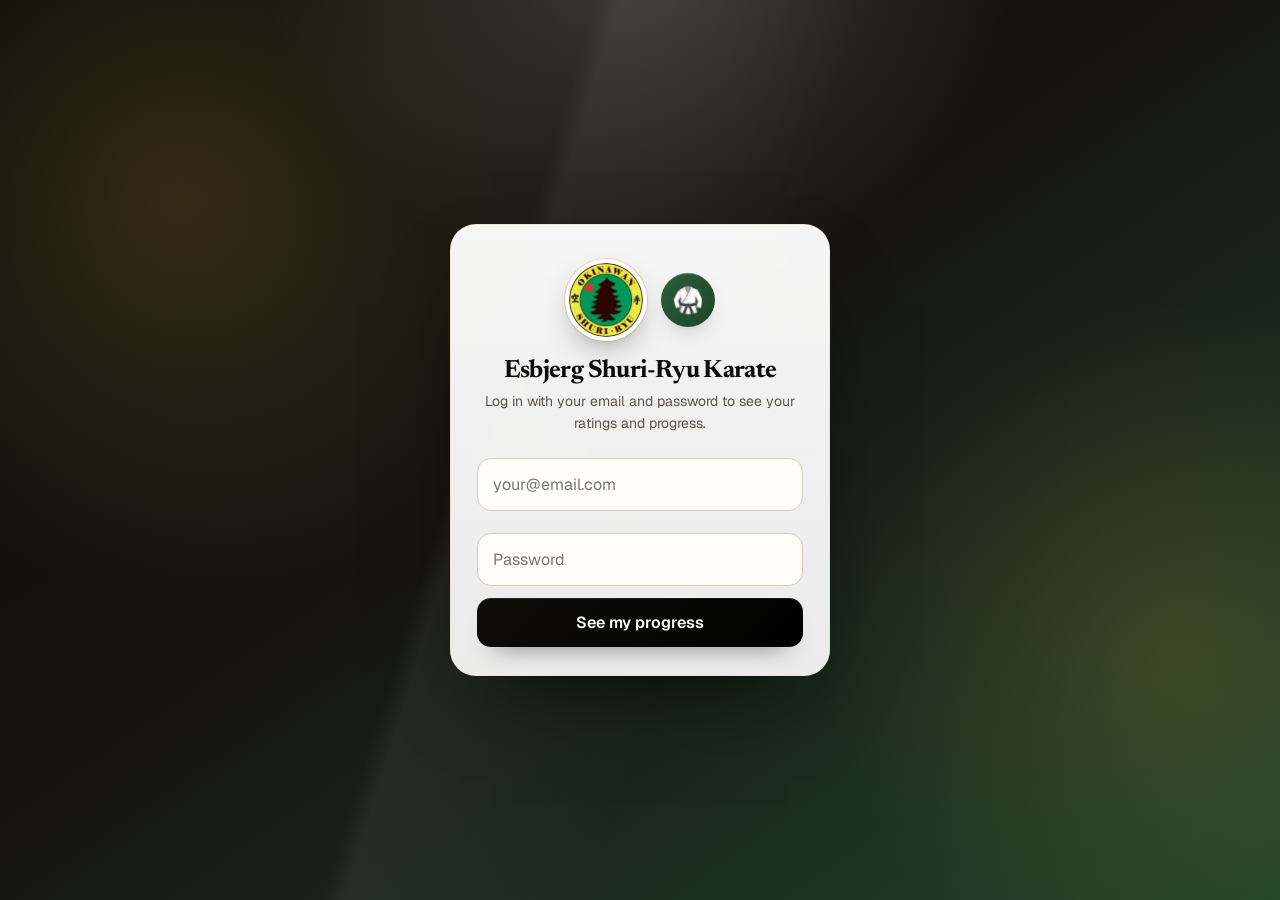
==== elev.html @ a88a0ff5 "Add files via upload" ====
<!DOCTYPE html>
<html lang="en">
<head>
<meta charset="UTF-8">
<meta name="viewport" content="width=device-width,initial-scale=1,maximum-scale=1">
<title>My progress — Esbjerg Shuri-Ryu Karate</title>
<link rel="preconnect" href="https://fonts.googleapis.com"/>
<link rel="preconnect" href="https://fonts.gstatic.com" crossorigin/>
<link href="https://fonts.googleapis.com/css2?family=Newsreader:ital,opsz,wght@0,6..72,400;0,6..72,500;0,6..72,600;0,6..72,700;1,6..72,400&family=Geist:wght@300;400;500;600;700&family=Geist+Mono:wght@400;500&display=swap" rel="stylesheet"/>

<style>
:root{
  --xtd:#1a2e2e; --xtm:#4a6060; --xtl:#9aacac; --t2:#4b5563;
  --bg:#f4f6f6; --card:#ffffff; --ink:#1a2e2e; --muted:#6b7878;
  --ok:#16a34a; --warn:#f59e0b; --bad:#dc2626; --indigo:#6366f1;
  --br:12px; --sh:0 2px 8px rgba(26,46,46,.08);
}
*{box-sizing:border-box}
html,body{margin:0;padding:0;font-family:-apple-system,BlinkMacSystemFont,"Segoe UI",Roboto,sans-serif;background:var(--bg);color:var(--ink);-webkit-font-smoothing:antialiased}
body{min-height:100vh}
.wrap{max-width:720px;margin:0 auto;padding:16px;padding-bottom:40px}

/* LOGIN */
.login{min-height:100vh;display:flex;align-items:center;justify-content:center;padding:20px;background:linear-gradient(135deg,var(--xtd) 0%,var(--xtm) 100%)}
.login-card{background:var(--card);border-radius:var(--br);box-shadow:0 10px 40px rgba(0,0,0,.15);padding:32px 24px;max-width:380px;width:100%;text-align:center}
.login-card h1{margin:0 0 4px;font-size:20px;color:var(--xtd)}
.login-badge{display:flex;align-items:center;justify-content:center;gap:14px;margin-bottom:14px}
.login-badge img{width:72px;height:72px;border-radius:50%;object-fit:cover;box-shadow:0 3px 12px rgba(0,0,0,.2);flex-shrink:0}
.login-badge-emoji{width:52px;height:52px;background:var(--xtd);border-radius:50%;display:flex;align-items:center;justify-content:center;font-size:1.6rem;flex-shrink:0}
.login-card p{margin:0 0 24px;color:var(--muted);font-size:14px}
.login-card input{width:100%;padding:14px;border:1.5px solid #d5dcdc;border-radius:10px;font-size:16px;margin-bottom:12px;outline:none}
.login-card input:focus{border-color:var(--xtm)}
.login-card button{width:100%;padding:14px;background:var(--xtd);color:#fff;border:0;border-radius:10px;font-size:16px;font-weight:600;cursor:pointer}
.login-card button:hover{background:var(--xtm)}
.login-card button:disabled{opacity:.6;cursor:wait}
.login-err{background:#fee2e2;color:#991b1b;padding:10px;border-radius:8px;font-size:13px;margin-bottom:12px;display:none}
.login-err.show{display:block}
.loading{color:var(--muted);font-size:13px;margin-top:10px;display:none}
.loading.show{display:block}
.spinner{display:inline-block;width:14px;height:14px;border:2px solid #ccc;border-top-color:var(--xtd);border-radius:50%;animation:sp .8s linear infinite;vertical-align:middle;margin-right:6px}
@keyframes sp{to{transform:rotate(360deg)}}

/* DASHBOARD */
.dash{display:none}
.dash.show{display:block}
.topbar{background:var(--xtd);color:#fff;padding:14px 16px;display:flex;justify-content:space-between;align-items:center;position:sticky;top:0;z-index:10;box-shadow:0 2px 8px rgba(0,0,0,.1)}
.topbar h2{margin:0;font-size:17px;font-weight:600}
.logout{background:rgba(255,255,255,.15);color:#fff;border:0;padding:6px 12px;border-radius:6px;font-size:13px;cursor:pointer}
.logout:hover{background:rgba(255,255,255,.25)}
.msg-notif-btn{position:relative;background:rgba(255,255,255,.15);color:#fff;border:0;width:36px;height:36px;border-radius:50%;font-size:17px;cursor:pointer;display:inline-flex;align-items:center;justify-content:center;transition:background .15s}
.msg-notif-btn:hover{background:rgba(255,255,255,.25)}
.msg-notif-badge{position:absolute;top:-2px;right:-2px;background:#dc2626;color:#fff;border-radius:10px;min-width:18px;height:18px;padding:0 5px;font-size:11px;font-weight:700;display:flex;align-items:center;justify-content:center;border:2px solid var(--xtd);line-height:1}

.card{background:var(--card);border-radius:var(--br);box-shadow:var(--sh);padding:18px;margin-bottom:14px}
.card h3{margin:0 0 12px;font-size:15px;color:var(--xtd);font-weight:600;display:flex;align-items:center;gap:6px}

/* HERO profile */
.hero{background:linear-gradient(135deg,var(--xtd) 0%,var(--xtm) 100%);color:#fff;border-radius:var(--br);padding:20px 18px;margin-bottom:14px;box-shadow:var(--sh);position:relative;overflow:hidden}
.hero::before{content:"";position:absolute;top:-40px;right:-40px;width:160px;height:160px;background:radial-gradient(circle,rgba(255,255,255,.08) 0%,transparent 70%);pointer-events:none}
.hero-row{display:flex;align-items:center;gap:14px;position:relative;z-index:1}
.photo{width:78px;height:78px;border-radius:50%;background:rgba(255,255,255,.15);color:#fff;display:flex;align-items:center;justify-content:center;font-size:30px;font-weight:700;flex-shrink:0;overflow:hidden;border:3px solid rgba(255,255,255,.3);box-shadow:0 4px 12px rgba(0,0,0,.2)}
.photo img{width:100%;height:100%;object-fit:cover;display:block}
.hero-info{flex:1;min-width:0}
.hero-name{font-size:20px;font-weight:700;margin:0 0 6px;line-height:1.2}
.hero-group{font-size:12px;opacity:.85;margin-bottom:8px}
.hero-belt-box{display:flex;align-items:center;gap:8px}

/* Belt visual */
.blt{display:inline-flex;align-items:center;height:14px;border-radius:3px;overflow:hidden;position:relative;min-width:42px;border:1px solid rgba(0,0,0,.18);box-shadow:0 1px 3px rgba(0,0,0,.15)}
.blt-snip{width:3px;height:100%;background:rgba(255,255,255,.75);margin-left:4px;flex-shrink:0}
.belt-label{font-size:12px;font-weight:600;opacity:.95}

/* Stats row */
.stats-row{display:flex;gap:8px;margin-top:14px;position:relative;z-index:1}
.stat{flex:1;background:rgba(255,255,255,.12);border-radius:10px;padding:10px 6px;text-align:center;cursor:pointer;transition:background .15s}
.stat:hover{background:rgba(255,255,255,.2)}
.stat-num{font-size:20px;font-weight:700;line-height:1.1}
.stat-lbl{font-size:10.5px;opacity:.85;margin-top:3px}

/* Announcement banner */
.ann-banner{background:linear-gradient(135deg,#fff8e1,#fffde7);border:2px solid #fcd34d;border-radius:12px;padding:12px 16px;margin-bottom:16px;display:flex;align-items:flex-start;gap:10px;box-shadow:0 2px 8px rgba(245,158,11,.15)}
.ann-banner-icon{font-size:22px;flex-shrink:0;line-height:1}
.ann-banner-body{min-width:0;flex:1}
.ann-banner-title{font-size:11px;font-weight:800;text-transform:uppercase;letter-spacing:.06em;color:#b45309;margin-bottom:3px}
.ann-banner-text{font-size:13px;font-weight:600;color:#78350f;line-height:1.45}
.ann-banner-date{font-size:11px;color:#92400e;opacity:.7;margin-top:4px}

/* Motivation banner */
.motiv{background:linear-gradient(90deg,#dcfce7,#f0fdf4);border:1px solid #bbf7d0;border-radius:10px;padding:10px 14px;margin-bottom:14px;font-size:13px;font-weight:600;color:#15803d;display:flex;align-items:center;gap:8px;box-shadow:0 1px 3px rgba(22,163,74,.08)}
.motiv::before{content:"✨";font-size:18px}

/* Badges */
.badges{display:flex;gap:8px;flex-wrap:wrap}
.badge{background:linear-gradient(135deg,#fef3c7,#fde68a);border:1px solid #fcd34d;border-radius:20px;padding:6px 12px;font-size:12px;font-weight:700;color:#92400e;display:inline-flex;align-items:center;gap:5px;box-shadow:0 1px 3px rgba(245,158,11,.15)}
.badge.gold{background:linear-gradient(135deg,#fef3c7,#f59e0b);color:#78350f}
.badge.silver{background:linear-gradient(135deg,#f3f4f6,#d1d5db);border-color:#9ca3af;color:#374151}
.badge.bronze{background:linear-gradient(135deg,#fed7aa,#fb923c);border-color:#ea580c;color:#7c2d12}
.badge.green{background:linear-gradient(135deg,#dcfce7,#86efac);border-color:#22c55e;color:#166534}
.badge.fire{background:linear-gradient(135deg,#fee2e2,#fca5a5);border-color:#ef4444;color:#991b1b}

.streak-box{background:linear-gradient(90deg,#fff7ed,#fef3c7);border:1px solid #fcd34d;border-radius:10px;padding:12px 14px;display:flex;align-items:center;gap:12px;margin-bottom:14px}

/* Video-sektion */
.video-upload-area{border:2px dashed #c8d4d4;border-radius:10px;padding:20px;text-align:center;background:#fafcfc;cursor:pointer;transition:border-color .15s,background .15s}
.video-upload-area:hover{border-color:var(--xtm);background:#f0f5f5}
.video-upload-icon{font-size:32px;margin-bottom:8px}
.video-upload-txt{font-size:14px;font-weight:600;color:var(--xtd);margin-bottom:4px}
.video-upload-sub{font-size:12px;color:var(--muted)}
.video-progress{margin-top:12px;display:none}
.video-progress-bar{height:6px;background:#e5e7eb;border-radius:3px;overflow:hidden;margin-bottom:6px}
.video-progress-fill{height:100%;background:var(--xtd);border-radius:3px;transition:width .3s}
.video-progress-fill.pulse{width:100%!important;animation:vpulse 1.4s ease-in-out infinite}
@keyframes vpulse{0%,100%{opacity:.4}50%{opacity:1}}
.video-progress-txt{font-size:12px;color:var(--muted);text-align:center}
.video-player-wrap{border-radius:10px;overflow:hidden;background:#000;margin-bottom:10px}
.video-player-wrap iframe{display:block;width:100%;height:220px;border:0}
.video-meta-row{display:flex;justify-content:space-between;align-items:center;flex-wrap:wrap;gap:8px;margin-bottom:10px}
.video-title-badge{background:#f0f5f5;border:1px solid #d5dcdc;border-radius:20px;padding:4px 12px;font-size:12px;font-weight:700;color:var(--xtd)}
.video-date-txt{font-size:12px;color:var(--muted)}
.video-delete-btn{background:#fee2e2;color:#991b1b;border:1.5px solid #fca5a5;border-radius:8px;padding:6px 14px;font-size:13px;font-weight:600;cursor:pointer}
.video-delete-btn:hover{background:#fecaca}
.video-gdpr-note{background:#f0fdf4;border:1px solid #bbf7d0;border-radius:8px;padding:8px 12px;font-size:12px;color:#15803d;margin-top:10px}

/* Indmeldelsesblanket */
.blanket-ok{background:linear-gradient(90deg,#f0fdf4,#dcfce7);border:1px solid #86efac;border-radius:10px;padding:12px 14px;display:flex;align-items:center;gap:10px}
.blanket-ok-icon{font-size:22px;flex-shrink:0}
.blanket-ok-txt{flex:1;min-width:0}
.blanket-ok-title{font-size:13px;font-weight:700;color:#15803d;margin-bottom:2px}
.blanket-ok-sub{font-size:12px;color:#166534}
.blanket-ok-link{font-size:12px;font-weight:600;color:#15803d;text-decoration:underline;cursor:pointer}

/* Beskeder */
.msg-bubble{padding:9px 12px;border-radius:12px;font-size:13px;line-height:1.45;max-width:88%;word-break:break-word}
.msg-bubble.trainer{background:var(--xtd);color:#fff;border-radius:12px 12px 4px 12px;align-self:flex-end}
.msg-bubble.student{background:#f3f4f6;color:var(--xtd);border-radius:12px 12px 12px 4px;align-self:flex-start}
.msg-meta{font-size:10px;opacity:.6;margin-top:3px}
.msg-send-btn{background:var(--xtd);color:#fff;border:0;border-radius:10px;padding:10px 16px;font-size:14px;font-weight:600;cursor:pointer;white-space:nowrap;align-self:flex-end}
.msg-send-btn:disabled{opacity:.5;cursor:not-allowed}
.mention-dd{position:absolute;bottom:calc(100% + 4px);left:0;right:0;background:#fff;border:1px solid #d5dcdc;border-radius:10px;box-shadow:0 4px 16px rgba(0,0,0,.12);overflow:hidden;z-index:200;display:none}
.mention-item{padding:9px 12px;cursor:pointer;display:flex;align-items:center;gap:10px;transition:background .12s}
.mention-item:hover{background:#f1f4f4}
.mention-av{width:30px;height:30px;border-radius:50%;background:var(--xtd);color:#fff;display:flex;align-items:center;justify-content:center;font-size:.7rem;font-weight:700;flex-shrink:0}
.tag-pill{display:inline-flex;align-items:center;gap:5px;background:#eef2ff;color:#4338ca;border-radius:20px;padding:3px 10px 3px 8px;font-size:12px;font-weight:600;margin-bottom:6px}
.tag-pill button{background:none;border:none;cursor:pointer;font-size:.75rem;color:#6366f1;padding:0;line-height:1}
.streak-flame{font-size:28px;filter:drop-shadow(0 2px 3px rgba(239,68,68,.3))}
.streak-text{flex:1}
.streak-num{font-size:18px;font-weight:700;color:#92400e}
.streak-sub{font-size:11px;color:#78350f;opacity:.8}

/* Pensum */
.pensum-card{background:linear-gradient(135deg,#f8fafc,#eef2f6);border:1px solid #e2e8f0;border-radius:10px;padding:13px 15px;margin-bottom:0}
.pensum-head{display:flex;justify-content:space-between;align-items:center;margin-bottom:9px;flex-wrap:wrap;gap:6px}
.pensum-label{font-size:11px;font-weight:700;text-transform:uppercase;letter-spacing:.05em;color:var(--muted)}
.pensum-count{font-size:13px;font-weight:700;color:var(--xtd)}
.pensum-bar{background:#e2e8f0;border-radius:6px;height:10px;overflow:hidden;position:relative}
.pensum-fill{height:100%;border-radius:6px;transition:width .6s cubic-bezier(.4,0,.2,1);background:linear-gradient(90deg,var(--indigo),#4f46e5)}
.pensum-fill.complete{background:linear-gradient(90deg,var(--ok),#059669)}
.pensum-fill.nearly{background:linear-gradient(90deg,#d97706,#f59e0b)}
.pensum-done{font-size:12px;color:var(--ok);margin-top:8px;font-weight:600}

/* Graph */
.graph{background:#fafbfb;border-radius:8px;padding:10px 4px 4px}
svg.chart{width:100%;height:150px;display:block}
.graph-legend{display:flex;justify-content:space-between;font-size:11px;color:var(--muted);padding:4px 8px 0}
.empty{text-align:center;color:var(--muted);font-size:13px;padding:20px}

/* Assessment list */
.alist{list-style:none;padding:0;margin:0}
.alist li{padding:12px 10px;border-bottom:1px solid #eef1f1;display:flex;justify-content:space-between;align-items:center;gap:10px;cursor:pointer;transition:background .15s;margin:0 -10px;border-radius:6px}
.alist li:last-child{border-bottom:0}
.alist li:hover{background:#f4f6f6}
.a-date{font-size:13px;font-weight:600}
.a-by{font-size:11px;color:var(--muted)}
.a-right{text-align:right;display:flex;align-items:center;gap:6px}
.a-avg{font-size:16px;font-weight:700;color:var(--xtd)}
.stars{color:var(--warn);font-size:11px;letter-spacing:1px}
.trend{font-size:.85rem;font-weight:800;margin-left:3px}
.trend.up{color:var(--ok)}
.trend.down{color:var(--bad)}
.trend.same{color:#9aacac}
.chev{color:var(--muted);font-size:18px;margin-left:2px}

/* Skills grid in main card */
.skills{display:grid;grid-template-columns:1fr;gap:5px}
.skill-row{display:flex;align-items:center;gap:10px;padding:9px 10px;background:#fafbfb;border-radius:6px;cursor:pointer;transition:background .15s}
.skill-row:hover{background:#f1f4f4}
.dot{width:10px;height:10px;border-radius:50%;flex-shrink:0}
.dot.ok{background:var(--ok)}
.dot.warn{background:var(--warn)}
.dot.bad{background:var(--bad)}
.dot.none{background:#d5dcdc}
.skill-name{flex:1;font-size:13px;min-width:0;overflow:hidden;text-overflow:ellipsis;white-space:nowrap}
.skill-avg{font-size:12px;color:var(--muted);font-weight:600;display:flex;align-items:center;gap:4px;white-space:nowrap}

/* Modal */
.modal-backdrop{position:fixed;inset:0;background:rgba(0,0,0,.55);z-index:100;display:none;align-items:flex-start;justify-content:center;padding:20px;overflow-y:auto}
.modal-backdrop.show{display:flex}
.modal{background:#fff;border-radius:var(--br);max-width:540px;width:100%;box-shadow:0 20px 60px rgba(0,0,0,.25);margin:auto;animation:pop .18s ease-out}
@keyframes pop{from{transform:scale(.96);opacity:0}to{transform:scale(1);opacity:1}}
.modal-head{padding:16px 18px;border-bottom:1px solid #eef1f1;display:flex;justify-content:space-between;align-items:flex-start;gap:10px}
.modal-title{font-size:17px;font-weight:700;color:var(--xtd)}
.modal-sub{font-size:12px;color:var(--muted);margin-top:3px;display:flex;flex-wrap:wrap;gap:10px;align-items:center}
.modal-close{background:transparent;border:0;font-size:22px;color:var(--muted);cursor:pointer;padding:0 4px;line-height:1}
.modal-close:hover{color:var(--xtd)}
.modal-body{padding:14px 18px 18px;max-height:72vh;overflow-y:auto;overscroll-behavior:contain}

.skill-line{display:flex;align-items:center;gap:8px;padding:8px 0;border-bottom:1px solid #f4f6f6;font-size:13px}
.skill-line:last-child{border-bottom:0}
.skill-line.clickable{cursor:pointer;margin:0 -8px;padding-left:8px;padding-right:8px;border-radius:5px}
.skill-line.clickable:hover{background:#f4f6f6}
.skill-line .n{flex:1;min-width:0}
.skill-line .stars-big{color:var(--warn);font-size:14px;letter-spacing:1px}
.skill-line .delta{font-size:.72rem;font-weight:800;white-space:nowrap}
.skill-line .delta.up{color:var(--ok)}
.skill-line .delta.down{color:var(--bad)}
.skill-line .delta.new{color:var(--indigo)}
.comment-box{background:#fafbfb;border-left:3px solid var(--xtm);padding:10px 12px;margin-top:14px;border-radius:6px;font-style:italic;font-size:13px;color:var(--xtd)}
.avg-pill{display:inline-block;background:#eef2ff;color:#4338ca;font-weight:700;font-size:12px;padding:4px 11px;border-radius:20px}

/* Training list */
.train-month{font-size:12px;font-weight:700;color:var(--xtd);margin:12px 0 6px;text-transform:uppercase;letter-spacing:.03em}
.train-month:first-child{margin-top:0}
.train-item{display:flex;justify-content:space-between;align-items:center;padding:8px 10px;background:#fafbfb;border-radius:6px;margin-bottom:4px;font-size:13px}
.train-date{font-weight:600;color:var(--xtd)}
.train-name{color:var(--muted);font-size:12px}

/* Skill history modal */
.sh-item{display:flex;justify-content:space-between;align-items:center;padding:9px 10px;background:#fafbfb;border-radius:6px;margin-bottom:5px}
.sh-left{min-width:0}
.sh-date{font-size:13px;font-weight:600}
.sh-belt{font-size:11px;color:var(--muted)}
.sh-stars{color:var(--warn);font-size:13px;letter-spacing:1px;white-space:nowrap}
.sh-empty{text-align:center;color:var(--muted);padding:18px;font-size:13px}


/* ═══════════════════════════════════════════════════════════════
   STUNNING FINAL — admin-inspired student app polish
   - Premium editorial look inspired by index/admin shell
   - Shaded embedded logo watermark in command/focus boxes
   - Masonry desktop layout to remove the empty grid whitespace
   - CSS/UX layer only: core IDs, buttons and backend calls preserved
   ═══════════════════════════════════════════════════════════════ */
:root{--paper:#fbfaf6;--paper-2:#f3efe6;--card:#fff;--line:#ece6d6;--line-2:#d8cfba;--ink:#0e0d0a;--ink-2:#2a2823;--ink-3:#5b5448;--ink-4:#8a8270;--bar:#161512;--forest:#2c5e3a;--forest-2:#1f4429;--forest-soft:#dfe8d7;--ember:#b3392a;--ember-soft:#f3dcd6;--gold:#c9a23a;--gold-soft:#f3e9c8;--xtd:var(--bar);--xtm:var(--forest);--xtl:#b6ad96;--bg:var(--paper);--muted:var(--ink-3);--ok:var(--forest);--warn:var(--gold);--bad:var(--ember);--indigo:#5b3375;--br:18px;--sh:0 1px 0 rgba(14,13,10,.05),0 18px 45px -30px rgba(14,13,10,.45);--serif:'Newsreader','Iowan Old Style',Georgia,serif;--sans:'Geist',ui-sans-serif,system-ui,-apple-system,BlinkMacSystemFont,"Segoe UI",Roboto,sans-serif;--ux-logo-url:none;--ux-ring:#c9a23a;--ux-ring-track:rgba(216,207,186,.8)}
body[data-student-theme="calm"]{--paper:#f7faf8;--paper-2:#edf4ee;--line:#dbe8dc;--line-2:#c5d8c7;--gold:#9bb47b;--gold-soft:#eef5e6;--forest:#2c5e3a;--bar:#102019}body[data-student-theme="dojo"]{--paper:#fbfaf6;--paper-2:#f3efe6;--line:#ece6d6;--line-2:#d8cfba;--gold:#c9a23a;--gold-soft:#f3e9c8;--forest:#2c5e3a;--bar:#161512}body[data-student-theme="night"]{--paper:#11100d;--paper-2:#1b1914;--card:#181713;--line:#29261e;--line-2:#3a3428;--ink:#f6efde;--ink-2:#e7dec8;--ink-3:#b8ad95;--ink-4:#827966;--bg:#11100d;--gold:#d5ad42;--gold-soft:#302819;--forest:#78a16a;--forest-soft:#1f3324;--ember:#e06a55;--ember-soft:#351d18}
html{background:var(--paper);scroll-behavior:smooth}body{font-family:var(--sans);color:var(--ink);background:radial-gradient(circle at 16% -10%,rgba(201,162,58,.18),transparent 32rem),radial-gradient(circle at 86% 2%,rgba(44,94,58,.14),transparent 30rem),linear-gradient(180deg,#fffdf8 0%,var(--paper) 45%,#f5f1e8 100%);min-height:100vh;text-rendering:optimizeLegibility}body::before{content:"";position:fixed;inset:0;pointer-events:none;z-index:-1;opacity:.36;background-image:linear-gradient(rgba(14,13,10,.035) 1px,transparent 1px),linear-gradient(90deg,rgba(14,13,10,.025) 1px,transparent 1px);background-size:42px 42px;mask-image:linear-gradient(to bottom,transparent 0%,#000 12%,#000 78%,transparent 100%)}body[data-student-theme="night"] .card,body[data-student-theme="night"] .login-card,body[data-student-theme="night"] .modal,body[data-student-theme="night"] .ux-command-center{background:linear-gradient(180deg,rgba(28,27,23,.96),rgba(22,21,18,.96));color:var(--ink)}body[data-student-theme="night"] input,body[data-student-theme="night"] textarea,body[data-student-theme="night"] select{background:#211f1a!important;color:var(--ink)!important;border-color:var(--line-2)!important}
::selection{background:var(--ink);color:#fff}button,input,textarea,select{font-family:inherit}button,a,.stat,.skill-row,.alist li,.video-upload-area{touch-action:manipulation}button:focus-visible,a:focus-visible,input:focus-visible,textarea:focus-visible,select:focus-visible{outline:3px solid rgba(201,162,58,.36)!important;outline-offset:3px!important}.wrap{max-width:820px;padding:22px 18px 76px}
.login{background:radial-gradient(circle at 50% -10%,rgba(246,239,222,.22),transparent 24rem),radial-gradient(circle at 14% 22%,rgba(201,162,58,.2),transparent 25rem),linear-gradient(145deg,#0a0907 0%,#161512 48%,#1f4429 100%);position:relative;overflow:hidden}.login::before{content:"";position:absolute;inset:-20%;background:linear-gradient(115deg,transparent 0 42%,rgba(255,255,255,.055) 43%,transparent 54%),radial-gradient(circle at 78% 72%,rgba(201,162,58,.18),transparent 22rem);transform:rotate(-8deg);animation:ambientShift 12s ease-in-out infinite alternate}@keyframes ambientShift{from{transform:rotate(-8deg) translate3d(-1%,0,0)}to{transform:rotate(-8deg) translate3d(1.5%,1%,0)}}.login-card{position:relative;z-index:1;border-radius:26px;padding:34px 26px 28px;border:1px solid rgba(236,230,214,.9);box-shadow:0 38px 90px -42px rgba(0,0,0,.82),inset 0 1px 0 rgba(255,255,255,.9);background:linear-gradient(180deg,rgba(255,255,255,.96),rgba(255,255,255,.91));backdrop-filter:blur(16px)}.login-badge{margin-bottom:18px}.login-badge img{width:82px;height:82px;border:4px solid #fff;box-shadow:0 12px 34px -18px rgba(0,0,0,.8),0 0 0 1px rgba(201,162,58,.38)}.login-badge-emoji{width:54px;height:54px;background:linear-gradient(135deg,var(--forest),var(--forest-2));box-shadow:0 10px 24px -16px rgba(31,68,41,.9),inset 0 1px 0 rgba(255,255,255,.18)}.login-card h1{font-family:var(--serif);font-size:25px;letter-spacing:-.025em;color:var(--ink);margin-bottom:7px}.login-card p{color:var(--ink-3);line-height:1.55}.login-card input{border:1px solid var(--line-2);background:#fffdf9;border-radius:14px;padding:15px;color:var(--ink);box-shadow:inset 0 1px 0 rgba(255,255,255,.7);transition:border-color .16s,box-shadow .16s,transform .16s}.login-card input:focus{border-color:var(--forest);box-shadow:0 0 0 4px rgba(44,94,58,.1);transform:translateY(-1px)}.login-card button,.msg-send-btn,#changePwBtn{background:linear-gradient(135deg,var(--ink) 0%,#000 100%)!important;border-radius:14px!important;box-shadow:0 14px 26px -18px rgba(0,0,0,.75),inset 0 1px 0 rgba(255,255,255,.1);transition:transform .16s,filter .16s,box-shadow .16s}.login-card button:hover,.msg-send-btn:hover,#changePwBtn:hover{transform:translateY(-1px);filter:brightness(1.08);box-shadow:0 20px 32px -20px rgba(0,0,0,.8)}.login-err{background:linear-gradient(180deg,#fbe7df,#fff7f4);color:#8a2a1f;border:1px solid #f0c9bd;border-radius:12px}.spinner{border-color:rgba(14,13,10,.18);border-top-color:var(--forest)}
.topbar{min-height:66px;background:linear-gradient(180deg,#181713 0%,#0f0e0b 100%);border-bottom:1px solid rgba(236,230,214,.14);box-shadow:0 16px 42px -34px rgba(0,0,0,.85);padding:13px 18px}.topbar h2{font-family:var(--serif);font-size:18px;letter-spacing:-.01em;color:#f6efde}#topbarBadgeImg{width:38px!important;height:38px!important;border:2px solid rgba(255,255,255,.16);box-shadow:0 8px 22px -14px #000!important}.logout,.msg-notif-btn{border:1px solid rgba(255,255,255,.1)!important;background:rgba(255,255,255,.055)!important;backdrop-filter:blur(10px)}.logout{padding:8px 13px;border-radius:999px;color:#f6efde;transition:background .15s,transform .15s}.logout:hover,.msg-notif-btn:hover{background:rgba(255,255,255,.11)!important;transform:translateY(-1px)}.msg-notif-badge{background:var(--ember);border-color:#15130f;box-shadow:0 4px 10px rgba(179,57,42,.35)}
.card{position:relative;border:1px solid var(--line);border-radius:20px;box-shadow:var(--sh);padding:18px;margin-bottom:16px;background:linear-gradient(180deg,rgba(255,255,255,.98),rgba(255,255,255,.94));overflow:hidden;transition:transform .18s,box-shadow .18s,border-color .18s}.card::before{content:"";position:absolute;inset:0 0 auto 0;height:1px;background:linear-gradient(90deg,transparent,rgba(255,255,255,.9),transparent);pointer-events:none}.card:hover{box-shadow:0 1px 0 rgba(14,13,10,.06),0 26px 60px -36px rgba(14,13,10,.55);border-color:var(--line-2)}.card h3{font-family:var(--serif);font-size:18px;font-weight:600;letter-spacing:-.015em;color:var(--ink);margin-bottom:10px}.card h3::after{content:"";height:2px;width:34px;background:var(--gold);border-radius:99px;display:block;margin-top:8px;opacity:.75}
.hero{border-radius:26px;padding:24px 22px 20px;margin:4px 0 18px;border:1px solid rgba(255,255,255,.14);background:radial-gradient(circle at 92% 12%,rgba(201,162,58,.28),transparent 12rem),linear-gradient(135deg,#171511 0%,#213f28 58%,#2c5e3a 100%);box-shadow:0 26px 58px -38px rgba(0,0,0,.75),inset 0 1px 0 rgba(255,255,255,.12);isolation:isolate}.hero::before{top:-70px;right:-60px;width:220px;height:220px;background:radial-gradient(circle,rgba(255,255,255,.12) 0%,transparent 68%)}.hero::after{content:"";position:absolute;left:-70px;bottom:-95px;width:190px;height:190px;border-radius:999px;background:radial-gradient(circle,rgba(201,162,58,.22),transparent 64%);pointer-events:none}.photo{width:86px;height:86px;border:4px solid rgba(255,255,255,.34);background:rgba(255,255,255,.12);box-shadow:0 20px 38px -24px rgba(0,0,0,.88),inset 0 1px 0 rgba(255,255,255,.14)}.hero-name{font-family:var(--serif);font-size:27px;font-weight:600;letter-spacing:-.03em}.hero-name::after{content:"";display:block;width:56px;height:2px;margin-top:9px;background:linear-gradient(90deg,var(--gold),transparent);border-radius:999px}.hero-group{font-size:12px;text-transform:uppercase;letter-spacing:.12em;color:#d7ceb8;opacity:1}.belt-label{font-size:12.5px;color:#f7efd9}.stats-row{gap:10px;margin-top:18px}.stat{border:1px solid rgba(255,255,255,.14);background:rgba(255,255,255,.105);border-radius:16px;padding:13px 8px;backdrop-filter:blur(10px);box-shadow:inset 0 1px 0 rgba(255,255,255,.08)}.stat:hover{background:rgba(255,255,255,.18);transform:translateY(-1px)}.stat-num{font-family:var(--serif);font-size:26px;font-weight:600;letter-spacing:-.03em}.stat-lbl{text-transform:uppercase;letter-spacing:.08em;font-size:10px}
.ux-command-center{margin:-2px 0 18px;border:1px solid var(--line);border-radius:24px;background:radial-gradient(circle at 92% 0%,rgba(201,162,58,.17),transparent 15rem),linear-gradient(180deg,rgba(255,255,255,.92),rgba(255,255,255,.78));box-shadow:0 1px 0 rgba(14,13,10,.05),0 28px 62px -44px rgba(14,13,10,.55);overflow:hidden;position:relative;isolation:isolate}.ux-command-center::before{content:"";position:absolute;inset:0 0 auto 0;height:1px;background:linear-gradient(90deg,transparent,rgba(255,255,255,.9),transparent)}.ux-command-center::after{content:"";position:absolute;right:-32px;bottom:-56px;width:230px;height:230px;background-image:linear-gradient(135deg,rgba(255,255,255,.1),rgba(255,255,255,0)),var(--ux-logo-url);background-size:cover;background-position:center;background-repeat:no-repeat;opacity:.105;filter:saturate(.85) contrast(1.1);mix-blend-mode:multiply;pointer-events:none;z-index:-1}body[data-student-theme="night"] .ux-command-center::after{opacity:.16;mix-blend-mode:screen;filter:saturate(.75) contrast(1.05) brightness(1.25)}.ux-command-inner{display:grid;grid-template-columns:auto 1fr;gap:18px;padding:16px 18px;align-items:center}.ux-ring{--p:0;width:108px;height:108px;border-radius:50%;display:grid;place-items:center;position:relative;flex-shrink:0;background:conic-gradient(var(--ux-ring) calc(var(--p)*1%),var(--ux-ring-track) 0);box-shadow:inset 0 0 0 1px rgba(14,13,10,.05),0 14px 30px -22px rgba(14,13,10,.6)}.ux-ring::before{content:"";position:absolute;inset:10px;border-radius:50%;background:var(--card);box-shadow:inset 0 1px 0 rgba(255,255,255,.7)}.ux-ring-val{position:relative;font-family:var(--serif);font-size:28px;font-weight:600;letter-spacing:-.04em;color:var(--ink)}.ux-ring-lbl{position:relative;font-size:10px;text-transform:uppercase;letter-spacing:.12em;color:var(--ink-3);margin-top:-4px}.ux-eyebrow{font-size:10.5px;text-transform:uppercase;letter-spacing:.16em;font-weight:700;color:var(--ink-3);margin-bottom:4px}.ux-title{font-family:var(--serif);font-size:25px;line-height:1.05;font-weight:600;letter-spacing:-.025em;color:var(--ink)}.ux-sub{font-size:13px;color:var(--ink-3);line-height:1.45;margin-top:6px}.ux-metrics{display:grid;grid-template-columns:repeat(4,1fr);gap:1px;border-top:1px solid var(--line);background:var(--line)}.ux-metric{background:rgba(255,255,255,.62);padding:11px 14px;min-width:0}.ux-metric .k{font-size:10px;text-transform:uppercase;letter-spacing:.12em;color:var(--ink-3);font-weight:700;white-space:nowrap;overflow:hidden;text-overflow:ellipsis}.ux-metric .v{font-family:var(--serif);font-size:22px;font-weight:600;letter-spacing:-.025em;color:var(--ink);line-height:1.1;margin-top:4px;white-space:nowrap;overflow:hidden;text-overflow:ellipsis}.ux-actions{display:flex;gap:8px;flex-wrap:wrap;margin-top:12px}.ux-chip-btn{border:1px solid var(--line-2);background:var(--card);color:var(--ink);border-radius:999px;padding:7px 12px;font-size:12px;font-weight:700;cursor:pointer}.ux-chip-btn.primary{background:var(--ink);border-color:var(--ink);color:#fff}.ux-chip-btn:hover{transform:translateY(-1px);background:var(--paper-2)}
.ux-dock{position:fixed;left:50%;bottom:14px;transform:translateX(-50%);z-index:80;display:none;gap:6px;padding:6px;border:1px solid rgba(216,207,186,.78);border-radius:999px;background:rgba(255,255,255,.74);backdrop-filter:blur(18px);box-shadow:0 18px 54px -34px rgba(0,0,0,.7)}.dash.show~.ux-dock,body:has(.dash.show) .ux-dock{display:flex}.ux-dock button{width:39px;height:39px;border-radius:999px;border:0;background:transparent;color:var(--ink);font-size:17px;display:grid;place-items:center;cursor:pointer}.ux-dock button:hover{background:var(--paper-2);transform:translateY(-1px)}.ux-dock button.ux-theme{background:var(--ink);color:#fff}
.ann-banner{border-radius:18px;border:1px solid #e6d295;background:linear-gradient(90deg,#f6ecc6 0%,#fff 72%);box-shadow:0 12px 32px -26px rgba(138,106,24,.6)}.motiv{border-radius:16px;border:1px solid #c4d3b6;background:linear-gradient(90deg,#dfe8d7,#fff 70%);color:var(--forest)}.badge{border-radius:999px;padding:7px 12px;box-shadow:none;border:1px solid transparent;white-space:nowrap}.badge:hover{transform:translateY(-1px);box-shadow:0 10px 22px -18px rgba(0,0,0,.38)}.badge.gold{background:var(--gold-soft);border-color:#e6d295;color:#6a5012}.badge.silver{background:var(--paper-2);border-color:var(--line-2);color:var(--ink-2)}.badge.bronze{background:#efe1d6;border-color:#e1c6b2;color:#6a3a1e}.badge.green{background:var(--forest-soft);border-color:#c4d3b6;color:var(--forest)}.badge.fire{background:#fbe7df;border-color:#f0c9bd;color:#8a2a1f}.streak-box{border-radius:18px;border-color:#e6d295;background:linear-gradient(90deg,#fbe7df 0%,#fff 72%);padding:11px 16px!important;margin-bottom:16px!important}.streak-num{font-family:var(--serif);font-size:22px;color:var(--ember)}
.pensum-card{border-radius:18px;border:1px solid var(--line);background:linear-gradient(180deg,var(--paper) 0%,#fff 70%);padding:14px 15px;min-height:0}.pensum-label{color:var(--ink-3);letter-spacing:.1em}.pensum-bar{height:12px;background:var(--paper-2);border:1px solid var(--line)}.pensum-fill{background:linear-gradient(90deg,var(--forest),#6c8f55)}.pensum-fill.complete{background:linear-gradient(90deg,var(--forest),#37a06a)}.pensum-fill.nearly{background:linear-gradient(90deg,#8a6a18,var(--gold))}.graph{background:linear-gradient(180deg,#fffdf9,var(--paper));border:1px solid var(--line);border-radius:16px;padding:10px 6px 4px}.alist li{border-bottom:1px solid var(--line);border-radius:12px}.alist li:hover{background:var(--paper);transform:translateX(2px)}.a-date{color:var(--ink)}.a-by{color:var(--ink-3)}.a-avg{font-family:var(--serif);font-size:19px;color:var(--ink)}.skill-row{background:var(--paper);border:1px solid transparent;border-radius:13px;padding:11px 12px}.skill-row:hover{background:#fff;border-color:var(--line);transform:translateX(2px);box-shadow:0 10px 24px -22px rgba(14,13,10,.4)}.dot{box-shadow:0 0 0 3px rgba(255,255,255,.85)}.dot.ok{background:var(--forest)}.dot.warn{background:var(--gold)}.dot.bad{background:var(--ember)}
#focusCard{position:relative;isolation:isolate;overflow:hidden;min-height:0!important}#focusCard::after{content:"";position:absolute;right:-42px;bottom:-68px;width:190px;height:190px;background-image:var(--ux-logo-url);background-size:cover;background-position:center;background-repeat:no-repeat;opacity:.07;filter:saturate(.7) contrast(1.15);pointer-events:none;z-index:-1}#focusCard ol{margin-top:4px!important}#focusCard li{margin-bottom:4px!important}#focusCard{box-shadow:0 18px 44px -34px rgba(39,86,138,.52)!important}#videoCard{box-shadow:0 18px 44px -34px rgba(91,51,117,.52)!important}#blanketCard{box-shadow:0 18px 44px -34px rgba(44,94,58,.52)!important}#notesCard{box-shadow:0 18px 44px -34px rgba(201,162,58,.52)!important}
.video-upload-area{border-radius:18px;border:1.8px dashed var(--line-2);background:radial-gradient(circle at 50% 0%,rgba(201,162,58,.16),transparent 14rem),linear-gradient(180deg,#fff,var(--paper));padding:24px}.video-upload-area:hover{border-color:var(--forest);background:#fff;transform:translateY(-1px)}.video-upload-icon{font-size:38px;filter:drop-shadow(0 6px 10px rgba(14,13,10,.14))}.video-upload-txt{font-family:var(--serif);font-size:18px;color:var(--ink)}.video-player-wrap{border-radius:18px;box-shadow:0 18px 42px -30px rgba(0,0,0,.65)}.video-delete-btn{border-radius:999px;background:#fff;border-color:#f0c9bd;color:var(--ember)}.video-gdpr-note{border-radius:13px;background:var(--forest-soft);border-color:#c4d3b6;color:var(--forest)}.blanket-ok{border-radius:16px;background:linear-gradient(90deg,var(--forest-soft),#fff);border-color:#c4d3b6}.msg-bubble{border-radius:16px;box-shadow:0 8px 22px -18px rgba(14,13,10,.45)}.msg-bubble.trainer{background:linear-gradient(135deg,var(--ink),#000);color:#fff;border-radius:16px 16px 5px 16px}.msg-bubble.student{background:var(--paper-2);border:1px solid var(--line);color:var(--ink);border-radius:16px 16px 16px 5px}#msgInput{border-radius:14px!important;border-color:rgba(255,255,255,.12)!important}.mention-dd,#emojiPanel{border-color:var(--line-2)!important;border-radius:16px!important;box-shadow:0 18px 50px -28px rgba(14,13,10,.55)!important}.mention-av{background:var(--forest)}.tag-pill{background:#efeafe;color:#4d2b71}
.modal-backdrop{background:rgba(14,13,10,.62);backdrop-filter:blur(5px);padding:24px}.modal{border-radius:22px;border:1px solid var(--line);box-shadow:0 36px 90px -38px rgba(0,0,0,.78);overflow:hidden}.modal-head{padding:20px 22px;background:linear-gradient(180deg,var(--paper),#fff);border-bottom:1px solid var(--line)}.modal-title{font-family:var(--serif);font-size:22px;letter-spacing:-.02em;color:var(--ink)}.modal-close{width:34px;height:34px;border-radius:10px;border:1px solid var(--line-2);background:#fff;display:grid;place-items:center}.modal-close:hover{background:var(--paper-2);transform:rotate(4deg)}.comment-box{background:var(--paper);border-left-color:var(--forest);color:var(--ink)}.train-item,.sh-item{background:var(--paper);border:1px solid transparent;border-radius:12px}.train-item:hover,.sh-item:hover{border-color:var(--line);background:#fff}.ux-toast{position:fixed;right:16px;top:82px;z-index:120;max-width:320px;border:1px solid var(--line);border-radius:18px;padding:13px 14px;background:rgba(255,255,255,.9);backdrop-filter:blur(16px);box-shadow:0 26px 60px -34px rgba(0,0,0,.68);display:flex;gap:10px;align-items:flex-start;animation:uxToastIn .28s ease-out both}.ux-toast .ico{font-size:24px;line-height:1}.ux-toast .t{font-weight:800;color:var(--ink);font-size:13px}.ux-toast .b{color:var(--ink-3);font-size:12px;line-height:1.35;margin-top:2px}@keyframes uxToastIn{from{opacity:0;transform:translateY(-8px) scale(.98)}to{opacity:1;transform:none}}
@media (min-width:900px){.dash.show .wrap{display:block!important;max-width:980px;column-count:2;column-gap:18px;column-fill:balance}.dash.show .wrap>.hero,.dash.show .wrap>#announcementBanner,.dash.show .wrap>#motivBox,.dash.show .wrap>#streakBox,.dash.show .wrap>#uxCommandCenter,.dash.show .wrap>.card:last-child{column-span:all;break-inside:avoid}.dash.show .wrap>.card,.dash.show .wrap>#focusCard,.dash.show .wrap>#videoCard,.dash.show .wrap>#blanketCard,.dash.show .wrap>#notesCard,.dash.show .wrap>#beltHistoryCard{display:inline-block;width:100%;vertical-align:top;break-inside:avoid;page-break-inside:avoid;margin:0 0 18px}svg.chart,.graph svg{max-height:190px}}
@media (max-width:620px){.ux-command-inner{grid-template-columns:1fr;text-align:center;justify-items:center;padding:16px}.ux-ring{width:98px;height:98px}.ux-title{font-size:22px}.ux-actions{justify-content:center}.ux-metrics{grid-template-columns:repeat(2,1fr)}.ux-metric{padding:12px}.ux-dock{bottom:10px;max-width:calc(100vw - 18px)}.ux-dock button{width:38px;height:38px;font-size:16px}.ux-toast{left:12px;right:12px;top:72px;max-width:none}body{padding-bottom:62px}}
@media (max-width:560px){.wrap{padding:16px 12px 76px}.topbar{padding:11px 12px;min-height:60px}.topbar h2{font-size:15px}.hero{border-radius:22px;padding:20px 16px 17px}.photo{width:76px;height:76px}.hero-name{font-size:23px}.card{border-radius:18px;padding:17px;margin-bottom:13px}.modal-backdrop{padding:12px}.modal-body{max-height:75vh}.video-player-wrap iframe{height:190px}}



/* ═══════════════════════════════════════════════════════════════
   STUNNING V4 — one-column layout + selected two-column tables
   User preference: keep the app calm and spacious in one vertical flow.
   Only dense list/table sections become 2-column on desktop.
   ═══════════════════════════════════════════════════════════════ */
@media (min-width:900px){
  /* Undo the previous masonry/column layout completely */
  .dash.show .wrap{
    display:block!important;
    column-count:auto!important;
    column-gap:normal!important;
    column-fill:auto!important;
    max-width:880px!important;
  }
  .dash.show .wrap > .hero,
  .dash.show .wrap > #announcementBanner,
  .dash.show .wrap > #motivBox,
  .dash.show .wrap > #streakBox,
  .dash.show .wrap > #uxCommandCenter,
  .dash.show .wrap > .card,
  .dash.show .wrap > #focusCard,
  .dash.show .wrap > #videoCard,
  .dash.show .wrap > #blanketCard,
  .dash.show .wrap > #notesCard,
  .dash.show .wrap > #beltHistoryCard{
    display:block!important;
    width:100%!important;
    column-span:none!important;
    break-inside:auto!important;
    margin:0 0 18px!important;
  }

  /* Keep full-width card rhythm — not too compact */
  .card{
    padding:22px!important;
  }
  .card h3{
    margin-bottom:12px!important;
  }

  /* Selected "table/list" areas can use two columns inside the full-width card */
  .alist{
    display:grid!important;
    grid-template-columns:repeat(2,minmax(0,1fr));
    gap:8px 12px;
  }
  .alist li{
    margin:0!important;
    border:1px solid var(--line)!important;
    padding:12px 12px!important;
    background:rgba(255,255,255,.46);
  }

  #skills.skills,
  .skills{
    display:grid!important;
    grid-template-columns:repeat(2,minmax(0,1fr));
    gap:8px 12px!important;
  }
  .skill-row{
    margin:0!important;
  }

  /* Notes and training-like compact rows can also use 2 columns when rendered */
  #notesBox{
    display:grid;
    grid-template-columns:repeat(2,minmax(0,1fr));
    gap:10px;
  }
  #notesBox > div{
    margin-bottom:0!important;
  }

  /* Command center remains a hero-like full-width box, with roomy metrics */
  .ux-command-center{
    margin-bottom:20px!important;
  }
  .ux-command-inner{
    padding:22px 24px!important;
  }
  .ux-metric{
    padding:14px 16px!important;
  }

  /* Graph has breathing room again */
  .graph{
    padding:16px 10px 10px!important;
  }
  .graph svg{
    max-height:none!important;
  }
}

/* On medium screens, stay single column for content, but retain comfortable spacing */
@media (min-width:700px) and (max-width:899px){
  .wrap{max-width:820px!important;}
  .alist,
  #skills.skills,
  .skills{
    display:grid!important;
    grid-template-columns:repeat(2,minmax(0,1fr));
    gap:8px 10px!important;
  }
}

/* Small screens are fully single-column */
@media (max-width:699px){
  .alist,
  #skills.skills,
  .skills,
  #notesBox{
    display:block!important;
  }
  .alist li,
  .skill-row{
    margin-bottom:6px!important;
  }
}

/* Make the logo watermark clearly present but still subtle */
.ux-command-center::after{
  opacity:.13!important;
  right:-18px!important;
  bottom:-42px!important;
  width:220px!important;
  height:220px!important;
}
#focusCard::after{
  opacity:.085!important;
}



/* STUNNING V5 — remove theme changer button per user request */
.ux-theme{display:none!important;}



/* ═══════════════════════════════════════════════════════════════
   FINAL COMPLETE V2 — correct streak + 2-column skills
   Based directly on uploaded elev (4).html
   ═══════════════════════════════════════════════════════════════ */
:root{--ux-logo-url:none;}
.hero .stats-row{display:none!important;}
.hero{padding-bottom:24px!important;}
.ux-theme{display:none!important;}

/* My progression card / logo watermark */
.ux-command-center{margin:-2px 0 20px!important;border:1px solid var(--line,#ece6d6)!important;border-radius:24px!important;background:radial-gradient(circle at 92% 0%,rgba(201,162,58,.18),transparent 15rem),linear-gradient(180deg,rgba(255,255,255,.94),rgba(255,255,255,.80))!important;box-shadow:0 1px 0 rgba(14,13,10,.05),0 24px 60px -40px rgba(14,13,10,.55)!important;overflow:hidden!important;position:relative!important;isolation:isolate!important;}
.ux-command-center::after{content:"";position:absolute;right:-18px;bottom:-42px;width:220px;height:220px;background-image:linear-gradient(135deg,rgba(255,255,255,.10),rgba(255,255,255,0)),var(--ux-logo-url);background-size:cover;background-position:center;background-repeat:no-repeat;opacity:.13;filter:saturate(.85) contrast(1.1);mix-blend-mode:multiply;pointer-events:none;z-index:-1;}
.ux-command-inner{display:grid!important;grid-template-columns:auto 1fr!important;gap:18px!important;padding:22px 24px!important;align-items:center!important;}
.ux-ring{--p:0;width:108px!important;height:108px!important;border-radius:50%!important;display:grid!important;place-items:center!important;position:relative!important;background:conic-gradient(var(--ux-ring,#c9a23a) calc(var(--p)*1%),var(--ux-ring-track,rgba(216,207,186,.8)) 0)!important;}
.ux-ring::before{content:"";position:absolute;inset:10px;border-radius:50%;background:var(--card,#fff);}
.ux-ring-val{position:relative;font-family:var(--serif,Georgia,serif)!important;font-size:28px!important;font-weight:700!important;color:var(--ink,#0e0d0a)!important;}
.ux-ring-lbl{position:relative;font-size:10px;text-transform:uppercase;letter-spacing:.12em;color:var(--ink-3,#5b5448);}
.ux-eyebrow{font-size:10.5px;text-transform:uppercase;letter-spacing:.16em;font-weight:800;color:var(--ink-3,#5b5448);margin-bottom:4px;}
.ux-title{font-family:var(--serif,Georgia,serif)!important;font-size:25px!important;line-height:1.05!important;font-weight:700!important;letter-spacing:-.025em!important;color:var(--ink,#0e0d0a)!important;}
.ux-sub{font-size:13px;color:var(--ink-3,#5b5448);line-height:1.45;margin-top:6px;}
.ux-actions{display:flex!important;gap:8px!important;flex-wrap:wrap!important;margin-top:12px!important;}
.ux-chip-btn{border:1px solid var(--line-2,#d8cfba)!important;background:var(--card,#fff)!important;color:var(--ink,#0e0d0a)!important;border-radius:999px!important;padding:7px 12px!important;font-size:12px!important;font-weight:800!important;cursor:pointer!important;transition:background .15s,color .15s,border-color .15s,transform .15s,box-shadow .15s!important;}
.ux-chip-btn.primary{background:var(--ink,#0e0d0a)!important;border-color:var(--ink,#0e0d0a)!important;color:#fff!important;}
.ux-chip-btn:hover{transform:translateY(-1px)!important;background:var(--paper-2,#f3efe6)!important;}
.ux-chip-btn.active,.ux-chip-btn[aria-pressed="true"]{background:var(--forest,#2c5e3a)!important;border-color:var(--forest,#2c5e3a)!important;color:#fff!important;box-shadow:0 12px 24px -18px rgba(44,94,58,.75)!important;}
.ux-metrics{display:grid!important;grid-template-columns:repeat(4,1fr)!important;gap:1px!important;border-top:1px solid var(--line,#ece6d6)!important;background:var(--line,#ece6d6)!important;}
.ux-metric{background:rgba(255,255,255,.66)!important;padding:14px 16px!important;min-width:0!important;}
.ux-metric .k{font-size:10px!important;text-transform:uppercase!important;letter-spacing:.12em!important;color:var(--ink-3,#5b5448)!important;font-weight:800!important;white-space:nowrap!important;overflow:hidden!important;text-overflow:ellipsis!important;}
.ux-metric .v{font-family:var(--serif,Georgia,serif)!important;font-size:22px!important;font-weight:700!important;color:var(--ink,#0e0d0a)!important;white-space:nowrap!important;overflow:hidden!important;text-overflow:ellipsis!important;}
.ux-metric.clickable{cursor:pointer!important;transition:background .16s,transform .16s,box-shadow .16s!important;}
.ux-metric.clickable:hover{background:rgba(255,255,255,.90)!important;transform:translateY(-1px)!important;box-shadow:inset 0 0 0 1px rgba(201,162,58,.34)!important;}

/* Gradient logo watermark on Latest ratings + Progress per skill cards */
.card.ux-table-watermark{position:relative!important;isolation:isolate!important;overflow:hidden!important;}
.card.ux-table-watermark::after{content:"";position:absolute;right:-44px;bottom:-70px;width:210px;height:210px;background-image:linear-gradient(135deg,rgba(255,255,255,.12),rgba(255,255,255,0)),var(--ux-logo-url);background-size:cover;background-position:center;background-repeat:no-repeat;opacity:.07;filter:saturate(.75) contrast(1.1);pointer-events:none;z-index:-1;}

/* Progress per skill in 2 columns from tablet/desktop upward */
@media (min-width:700px){
  #skills.skills,.skills{display:grid!important;grid-template-columns:repeat(2,minmax(0,1fr))!important;gap:8px 12px!important;}
  #skills .skill-row,.skills .skill-row{margin:0!important;min-width:0!important;}
}
@media (max-width:699px){
  #skills.skills,.skills{display:block!important;}
  #skills .skill-row,.skills .skill-row{margin-bottom:6px!important;}
  .ux-command-inner{grid-template-columns:1fr!important;text-align:center!important;justify-items:center!important;padding:16px!important;}
  .ux-metrics{grid-template-columns:repeat(2,1fr)!important;}
  .ux-title{font-size:22px!important;}
}

/* Keep one-column overall page */
@media (min-width:900px){
  .dash.show .wrap{display:block!important;column-count:auto!important;column-gap:normal!important;column-fill:auto!important;max-width:880px!important;}
  .dash.show .wrap>.hero,.dash.show .wrap>#announcementBanner,.dash.show .wrap>#motivBox,.dash.show .wrap>#streakBox,.dash.show .wrap>#uxCommandCenter,.dash.show .wrap>.card{display:block!important;width:100%!important;column-span:none!important;break-inside:auto!important;margin:0 0 18px!important;}
}

</style>
</head>
<body>
<!-- ══ SHURI-RYU MÆRKE — base64 indlejret, ingen ekstern fil ══ -->
<script>const SHURI_BADGE='[data-uri]';
try{['loginBadgeImg','topbarBadgeImg'].forEach(id=>{const el=document.getElementById(id);if(el)el.src=SHURI_BADGE;});}catch(e){}
document.addEventListener('DOMContentLoaded',()=>{try{['loginBadgeImg','topbarBadgeImg'].forEach(id=>{const el=document.getElementById(id);if(el)el.src=SHURI_BADGE;});}catch(e){}});</script>

<div id="loginView" class="login">
  <div class="login-card">
    <div class="login-badge">
      <img id="loginBadgeImg" src="" alt="Esbjerg Shuri-Ryu Karate">
      <div class="login-badge-emoji">🥋</div>
    </div>
    <h1>Esbjerg Shuri-Ryu Karate</h1>
    <p>Log in with your email and password to see your ratings and progress.</p>
    <div id="loginErr" class="login-err"></div>
    <input id="emailInput" type="email" placeholder="your@email.com" autocomplete="email">
    <input id="passwordInput" type="password" placeholder="Password" autocomplete="current-password" style="margin-top:10px">
    <button id="loginBtn" onclick="doLogin()">See my progress</button>
    <div id="loginStatus" class="loading"><span class="spinner"></span>Loading your data…</div>
  </div>
</div>

<!-- ══ SKIFT ADGANGSKODE (første gang) ══ -->
<div id="changePwView" style="display:none;position:fixed;inset:0;background:rgba(0,0,0,.55);z-index:9000;display:none;align-items:center;justify-content:center;padding:16px">
  <div style="background:#fff;border-radius:20px;padding:28px 24px;max-width:380px;width:100%;box-shadow:0 8px 40px rgba(0,0,0,.25)">
    <div style="text-align:center;margin-bottom:16px">
      <div style="font-size:36px">🔑</div>
      <div style="font-weight:800;font-size:18px;color:#1e293b;margin-top:6px">Choose your password</div>
      <div style="font-size:13px;color:#64748b;margin-top:6px">You're using a temporary password. Please set a personal one to continue.</div>
    </div>
    <div id="changePwErr" class="login-err"></div>
    <input id="newPw1" type="password" placeholder="New password (min. 6 characters)" autocomplete="new-password" style="width:100%;padding:12px 14px;border:1.5px solid #d5dcdc;border-radius:10px;font-size:15px;box-sizing:border-box;margin-bottom:10px">
    <input id="newPw2" type="password" placeholder="Repeat new password" autocomplete="new-password" style="width:100%;padding:12px 14px;border:1.5px solid #d5dcdc;border-radius:10px;font-size:15px;box-sizing:border-box;margin-bottom:14px">
    <button id="changePwBtn" onclick="submitPasswordChange()" style="width:100%;background:#2d5a4e;color:#fff;border:0;border-radius:10px;padding:13px;font-size:15px;font-weight:700;cursor:pointer">Save password</button>
  </div>
</div>

<div id="dashView" class="dash">
  <div class="topbar">
    <div style="display:flex;align-items:center;gap:10px">
      <img id="topbarBadgeImg" src="" alt="Shuri-Ryu" style="width:34px;height:34px;border-radius:50%;object-fit:cover;box-shadow:0 2px 6px rgba(0,0,0,.25);flex-shrink:0">
      <h2>Esbjerg Shuri-Ryu Karate</h2>
    </div>
    <div style="display:flex;align-items:center;gap:8px">
      <button class="msg-notif-btn" id="msgNotifBtn" onclick="jumpToMessages()" title="Messages" style="display:none">💬<span id="msgNotifBadge" class="msg-notif-badge" style="display:none">0</span></button>
      <button class="logout" onclick="doLogout()">Log out</button>
    </div>
  </div>
  <div class="wrap">

    <div id="announcementBanner" style="display:none"></div>

    <div class="hero">
      <div class="hero-row">
        <div id="photo" class="photo">?</div>
        <div class="hero-info">
          <div id="name" class="hero-name">—</div>
          <div id="group" class="hero-group">—</div>
          <div class="hero-belt-box">
            <span id="beltVisual"></span>
            <span id="beltLabel" class="belt-label"></span>
          </div>
        </div>
      </div>
      <div class="stats-row">
        <div class="stat" onclick="openTrainingsModal()"><div id="stTrain" class="stat-num">–</div><div class="stat-lbl">trainings this year</div></div>
        <div class="stat" onclick="openAllAssessments()"><div id="stVurd" class="stat-num">–</div><div class="stat-lbl">ratings</div></div>
        <div class="stat"><div id="stSnit" class="stat-num">–</div><div class="stat-lbl">latest average</div></div>
      </div>
    </div>

    <div id="motivBox"></div>

    <div id="streakBox"></div>

    <div class="card">
      <div style="display:flex;align-items:center;justify-content:space-between;margin-bottom:.5rem">
        <h3 style="margin:0">🏅 Your badges</h3>
        <select id="badgeScopeSelect" style="font-size:.72rem;padding:.15rem .45rem;border-radius:7px;border:1px solid #d1d5db;background:#f9fafb;color:#374151;cursor:pointer" onchange="renderBadges()">
          <option value="halvår">This half-year</option>
          <option value="alle">Alle</option>
        </select>
      </div>
      <div id="badgesBox" class="badges"></div>
    </div>

    <div class="card">
      <div id="pensumCard"></div>
    </div>

    <div class="card">
      <h3>📊 Progress over time</h3>
      <div id="graphBox" class="graph"></div>
    </div>

    <div class="card" id="focusCard" style="display:none;background:linear-gradient(135deg,#f0f9ff,#e0f2fe);border:1px solid #bae6fd">
      <h3 style="color:#0369a1">🎯 Your focus points</h3>
      <div id="focusSub" style="font-size:11px;color:#0284c7;margin-bottom:10px;font-weight:600"></div>
      <ol id="focusList" style="margin:0;padding-left:22px;color:#0c4a6e;font-size:14px;line-height:1.5"></ol>
    </div>

    <div class="card">
      <h3>📝 Latest ratings</h3>
      <div style="font-size:11px;color:var(--muted);margin-bottom:8px">Tap a rating to see all details</div>
      <ul id="alist" class="alist"></ul>
    </div>

    <div class="card">
      <h3>🎯 Progress per skill</h3>
      <div style="font-size:11px;color:var(--muted);margin-bottom:8px">Tap a skill to see all your ratings of it</div>
      <div id="skills" class="skills"></div>
    </div>

    <div class="card" id="notesCard" style="display:none">
      <h3>💬 Trainers' notes</h3>
      <div id="notesBox"></div>
    </div>

    <div class="card" id="beltHistoryCard" style="display:none">
      <h3>🏅 Belt journey</h3>
      <div style="font-size:11px;color:var(--muted);margin-bottom:10px">Your progression through the belts</div>
      <div id="beltHistoryBox"></div>
    </div>

    <div class="card" id="videoCard">
      <h3>🎥 Get Trainer Feedback</h3>
      <div id="videoContent"></div>
    </div>

    <div class="card" id="blanketCard" style="display:none">
      <h3>📄 Indmeldelsesblanket</h3>
      <div id="blanketContent"></div>
    </div>

    <div class="card">
      <h3>✉️ Messages to the trainers</h3>
      <div id="msgThread" style="display:flex;flex-direction:column;gap:8px;margin-bottom:12px;max-height:320px;overflow-y:auto"></div>
      <div id="tagBadge" style="display:none"></div>
      <div style="position:relative;background:linear-gradient(180deg,#1f2d2d 0%,#17201f 100%);border:1px solid #2a3a39;border-radius:12px;padding:12px;box-shadow:inset 0 1px 0 rgba(255,255,255,.04),0 2px 8px rgba(0,0,0,.08)">
        <div style="font-size:11px;font-weight:700;letter-spacing:.06em;text-transform:uppercase;color:#cfe3d9;margin-bottom:8px;display:flex;align-items:center;gap:6px">✍️ <span>Write a new message</span></div>
        <div id="mentionDropdown" class="mention-dd"></div>
        <div id="emojiPanel" style="display:none;position:absolute;bottom:calc(100% + 4px);right:0;background:#fff;border:1px solid #d5dcdc;border-radius:10px;box-shadow:0 4px 16px rgba(0,0,0,.12);padding:8px;z-index:200;display:none;flex-wrap:wrap;gap:4px;max-width:280px"></div>
        <div style="display:flex;gap:8px;align-items:flex-end">
          <textarea id="msgInput" rows="2" placeholder="Write a message… use @ to tag a trainer" style="flex:1;background:#fff;border:1.5px solid #3a4c4b;border-radius:10px;padding:10px;font-size:14px;resize:none;font-family:inherit;outline:none;transition:border-color .15s,box-shadow .15s;box-shadow:0 1px 2px rgba(0,0,0,.15)" onfocus="this.style.borderColor='var(--xtm)';this.style.boxShadow='0 0 0 3px rgba(255,255,255,.08)'" onblur="this.style.borderColor='#3a4c4b';this.style.boxShadow='0 1px 2px rgba(0,0,0,.15)'" oninput="onMsgInput(event)"></textarea>
          <button type="button" onclick="toggleEmojiPanel()" title="Insert emoji" style="background:#2a3a39;color:#fff;border:1px solid #3a4c4b;border-radius:10px;padding:10px 12px;font-size:16px;cursor:pointer;align-self:flex-end">😊</button>
          <button class="msg-send-btn" id="msgSendBtn" onclick="sendStudentMessage()">Send</button>
        </div>
      </div>
      <div id="msgStatus" style="font-size:11px;color:var(--muted);margin-top:6px;min-height:14px"></div>
    </div>

    <div class="card" style="text-align:center">
      <div style="font-size:22px;margin-bottom:6px">🥋</div>
      <div style="font-weight:800;font-size:15px;color:var(--xtd);margin-bottom:2px">Esbjerg Shuri-Ryu Karate</div>
      <div style="font-size:12px;color:var(--muted);margin-bottom:14px">Strandbygade 53, 6700 Esbjerg</div>
      <div style="display:flex;flex-direction:column;gap:8px;align-items:center">
        <a href="tel:25351776" style="display:inline-flex;align-items:center;gap:7px;background:#f1f4f4;border-radius:20px;padding:7px 16px;font-size:13px;font-weight:600;color:var(--xtd);text-decoration:none">📞 25 35 17 76</a>
        <a href="mailto:holmoos@mail.dk" style="display:inline-flex;align-items:center;gap:7px;background:#f1f4f4;border-radius:20px;padding:7px 16px;font-size:13px;font-weight:600;color:var(--xtd);text-decoration:none">✉️ holmoos@mail.dk</a>
        <a href="https://esbjerg-karate.dk/" target="_blank" rel="noopener" style="display:inline-flex;align-items:center;gap:7px;background:#f1f4f4;border-radius:20px;padding:7px 16px;font-size:13px;font-weight:600;color:var(--xtd);text-decoration:none">🌐 esbjerg-karate.dk</a>
        <a href="https://www.facebook.com/groups/esbjergkarate" target="_blank" rel="noopener" style="display:inline-flex;align-items:center;gap:7px;background:#e7f0ff;border-radius:20px;padding:7px 16px;font-size:13px;font-weight:600;color:#1877f2;text-decoration:none">📘 Facebook-gruppe</a>
      </div>
    </div>

  </div>
</div>

<!-- Assessment detail modal -->
<div id="assessModal" class="modal-backdrop" onclick="if(event.target===this)closeAssessModal()">
  <div class="modal">
    <div class="modal-head">
      <div style="flex:1;min-width:0">
        <div id="modalTitle" class="modal-title">Rating</div>
        <div id="modalSub" class="modal-sub"></div>
      </div>
      <button class="modal-close" onclick="closeAssessModal()">✕</button>
    </div>
    <div id="modalBody" class="modal-body"></div>
  </div>
</div>

<!-- Skill history modal -->
<div id="skillModal" class="modal-backdrop" onclick="if(event.target===this)closeSkillModal()">
  <div class="modal">
    <div class="modal-head">
      <div style="flex:1;min-width:0">
        <div id="skillTitle" class="modal-title">Skill history</div>
        <div id="skillSub" class="modal-sub"></div>
      </div>
      <button class="modal-close" onclick="closeSkillModal()">✕</button>
    </div>
    <div id="skillBody" class="modal-body"></div>
  </div>
</div>

<!-- Trainings modal -->
<div id="trainModal" class="modal-backdrop" onclick="if(event.target===this)closeTrainingsModal()">
  <div class="modal">
    <div class="modal-head">
      <div style="flex:1;min-width:0">
        <div class="modal-title">🥋 Your trainings</div>
        <div id="trainSub" class="modal-sub"></div>
      </div>
      <button class="modal-close" onclick="closeTrainingsModal()">✕</button>
    </div>
    <div id="trainBody" class="modal-body"></div>
  </div>
</div>

<script src="config.js"></script>
<script src="belts.js"></script>
<script>

// Belt colors — matcher hovedappen
// BC (bæltefarver) kommer nu fra den fælles belts.js (én kilde — komplet liste).
// Den gamle lokale BC her manglede '8. Kyu - Hvid + 3/4 snip' — nu rettet via belts.js.

// 30 encouragement phrases
const MOTIVATION = [
  'Strong progress since last time — keep it up! 💪','You are on the right track — great job!',
  'Every training counts, and it shows! 🥋','Better and better — we love to see it!',
  'Stronger than last time — keep going!','Positive development — super good work!',
  'You grow with the challenge — that is awesome! 🌟','Progress is the best sign — hold on!',
  'You are moving forward — that is all that counts!','Upward curve — that is the way!',
  'You raise the bar for yourself — great!','Strong — you outdo yourself since last time!',
  'You are on your way to the next belt! 🏅','Progress speaks for itself — good work!',
  'Keep it up — you are developing nicely!','Result of hard work — well done!',
  'You are not the same as last time — good!','Onwards and upwards — that is your direction! ⬆️',
  'Strong development since last time — keep it up!','You deliver — better and better every time!',
  'Positive curve — stay focused and keep it up!','We can see the progress — well done! 🥋',
  'Great! You are on the right path to the next belt.','You are improving — exactly what we want to see!',
  'The next belt is getting closer and closer! 🏆','Hard training pays off — the numbers show it!',
  'You are in good shape — keep going that way!','Strong performance — better than last time, again!',
  'You are doing beautifully — keep the positive journey going!','Progress since last time — we are proud of you! ⭐'
];

let CURRENT = null;

// Belt progression order (low → high) kommer nu fra den fælles belts.js (én kilde).
// Den gamle lokale liste her manglede '8. Kyu - Hvid + 3/4 snip' — nu rettet via belts.js.
function nextBelt(current){
  if(!current) return null;
  const i = BELT_ORDER.indexOf(current);
  if(i === -1 || i === BELT_ORDER.length-1) return null;
  return BELT_ORDER[i+1];
}
function nextBeltHasPensum(current){
  const nb = nextBelt(current);
  if(!nb || !CURRENT) return false;
  const p = (CURRENT.pensum||{})[nb] || [];
  return p.length > 0;
}
function openPensumModal(belt, titleEmoji, titleLabel, introText){
  if(!CURRENT || !belt) return;
  const skills = (CURRENT.pensum||{})[belt] || [];
  document.getElementById('modalTitle').textContent = titleEmoji+' '+titleLabel;
  document.getElementById('modalSub').innerHTML = beltVisual(belt)+' <span>'+escapeHtml(belt)+'</span>';
  const body = document.getElementById('modalBody');
  if(!skills.length){
    body.innerHTML = '<div class="empty">No curriculum data for '+escapeHtml(belt)+' yet.</div>';
    document.getElementById('assessModal').classList.add('show');
    document.body.style.overflow = 'hidden';
    return;
  }
  // Compute best rating per skill across all assessments
  const assessments = CURRENT.sortedAssessments || [];
  const bestBySkill = {};
  assessments.forEach(a=>{
    const r = ratingsOf(a);
    Object.keys(r).forEach(k=>{
      const v = Number(r[k])||0;
      if(v>0 && (!bestBySkill[k] || v>bestBySkill[k])) bestBySkill[k] = v;
    });
  });
  const ratedSkills = skills.filter(s=>bestBySkill[s]);
  const unratedCount = skills.length - ratedSkills.length;

  // Overall best session average — brug pre-beregnede snapshots (O(1) per vurdering)
  const _psnaps = CURRENT.priorSnapshots || [];
  let bestSessionAvg = 0, bestSessionDate = '';
  let maxSingleRating = 0;
  assessments.forEach((a,i)=>{
    const r = ratingsOf(a);
    const pensumForBelt = (CURRENT.pensum||{})[a.belt] || [];
    const pensumSet = new Set(pensumForBelt);
    const priorSnap = _psnaps[i] || {};
    const merged = {};
    new Set([...pensumForBelt, ...Object.keys(r)]).forEach(sk=>{
      const v = Number(r[sk]||0);
      if(v>0) merged[sk]=v;
      else if(pensumSet.has(sk) && priorSnap[sk]>0) merged[sk]=priorSnap[sk];
    });
    const vals = Object.values(merged).filter(v=>v>0);
    if(!vals.length) return;
    vals.forEach(v=>{ if(v>maxSingleRating) maxSingleRating = v; });
    const avg = vals.reduce((s,v)=>s+v,0)/vals.length;
    if(avg > bestSessionAvg){ bestSessionAvg = avg; bestSessionDate = a.date; }
  });

  let summary = '';
  if(bestSessionAvg > 0){
    const bestRounded = Math.round(bestSessionAvg);
    const starsVis = '<span style="color:#f59e0b">'+'★'.repeat(bestRounded)+'</span><span style="color:#e5e7eb">'+'★'.repeat(5-bestRounded)+'</span>';
    summary = '<div style="background:linear-gradient(135deg,#fef3c7,#fde68a);border:1px solid #fcd34d;border-radius:12px;padding:12px 14px;margin-bottom:12px;display:flex;align-items:center;gap:12px;box-shadow:0 2px 6px rgba(245,158,11,.15)">'+
      '<div style="font-size:28px;filter:drop-shadow(0 2px 3px rgba(245,158,11,.3))">🏆</div>'+
      '<div style="flex:1">'+
        '<div style="font-size:11px;font-weight:700;text-transform:uppercase;letter-spacing:.05em;color:#92400e">Best rating so far</div>'+
        '<div style="font-size:22px;font-weight:800;color:#78350f;margin-top:2px;display:flex;align-items:center;gap:8px">'+bestSessionAvg.toFixed(1).replace('.',',')+'<span style="font-size:13px;letter-spacing:1px">'+starsVis+'</span></div>'+
        (bestSessionDate?'<div style="font-size:11px;color:#78350f;opacity:.85;margin-top:2px">From session on '+fmtDate(bestSessionDate)+'</div>':'')+
        '<div style="font-size:11px;color:#78350f;opacity:.8;margin-top:2px">'+ratedSkills.length+' / '+skills.length+' curriculum skills rated'+(unratedCount?' · '+unratedCount+' not rated yet':'')+'</div>'+
      '</div>'+
    '</div>';
  } else {
    summary = '<div style="background:#f1f4f4;border:1px solid #d5dcdc;border-radius:10px;padding:10px 12px;margin-bottom:12px;font-size:12px;color:var(--muted);text-align:center">No ratings yet.</div>';
  }

  const rows = skills.map(sk=>{
    const safeSk = String(sk).replace(/'/g,"\\'");
    const note = getSkillNote(sk);
    const infoBtn = note ? ' <span style="font-size:.7rem;color:#6366f1;cursor:pointer" onclick="event.stopPropagation();showSkillNote(\''+safeSk+'\')">ℹ️</span>' : '';
    const best = bestBySkill[sk] || 0;
    let right = '';
    if(best>0){
      const color = best>=4?'#16a34a':best>=3?'#f59e0b':'#dc2626';
      right = '<span style="color:#f59e0b;letter-spacing:1px;font-size:14px">'+'★'.repeat(best)+'<span style="color:#e5e7eb">'+'★'.repeat(5-best)+'</span></span>'+
        '<span style="font-size:11px;font-weight:700;color:'+color+';margin-left:6px">'+best+'/5</span>';
    } else {
      right = '<span style="font-size:10px;font-weight:600;background:#f3f4f6;color:#6b7280;border-radius:10px;padding:3px 9px;white-space:nowrap">Not rated yet</span>';
    }
    const rowStyle = best>0 ? '' : 'opacity:.75';
    return '<div class="skill-line clickable" style="'+rowStyle+'" onclick="closeAssessModal();openSkillModal(\''+safeSk+'\')">'+
      '<div class="n">'+escapeHtml(sk)+infoBtn+'</div>'+
      '<div style="display:flex;align-items:center;gap:4px;white-space:nowrap">'+right+'</div>'+
    '</div>';
  }).join('');
  body.innerHTML = '<div style="font-size:12px;color:var(--muted);margin-bottom:10px">'+introText+'</div>' + summary + rows;
  document.getElementById('assessModal').classList.add('show');
  document.body.style.overflow = 'hidden';
}
function openNextPensumModal(){
  if(!CURRENT) return;
  const nb = nextBelt((CURRENT.member||{}).belt);
  if(!nb) return;
  openPensumModal(nb, '🎯', 'Next belt curriculum', 'These are the skills required for the next belt. Skills with ℹ️ have additional info — tap to view.');
}
function openCurrentPensumModal(){
  if(!CURRENT) return;
  const cb = (CURRENT.member||{}).belt;
  if(!cb) return;
  openPensumModal(cb, '📘', 'Current belt curriculum', 'These are the skills required for your current belt. Skills with ℹ️ have additional info — tap to view.');
}

async function sha256hex(str){
  const buf = await crypto.subtle.digest('SHA-256', new TextEncoder().encode(str));
  return Array.from(new Uint8Array(buf)).map(b=>b.toString(16).padStart(2,'0')).join('');
}

function fetchStudent(email, passwordHash, cb){
  const name = '_gs'+Date.now();
  const s = document.createElement('script');
  let timer;
  const cleanup = ()=>{clearTimeout(timer);delete window[name];if(s.parentNode)s.parentNode.removeChild(s);};
  window[name] = function(d){ cleanup(); cb(null, d); };
  timer = setTimeout(()=>{ cleanup(); cb(new Error('Timeout')); }, 15000);
  s.onerror = ()=>{ cleanup(); cb(new Error('Network error')); };
  s.src = SCRIPT_URL + '?action=getStudent&email=' + encodeURIComponent(email) + '&passwordHash=' + encodeURIComponent(passwordHash) + '&callback=' + name + '&' + appAuthQS() + '&t=' + Date.now();
  document.head.appendChild(s);
}

function fetchStudentWithRetry(email, hash, cb, attempt){
  if(attempt === undefined) attempt = 0;
  fetchStudent(email, hash, function(err, d){
    if(err && attempt < 2){
      setTimeout(function(){ fetchStudentWithRetry(email, hash, cb, attempt + 1); }, 3000);
    } else {
      cb(err, d);
    }
  });
}

function showErr(msg){
  const err = document.getElementById('loginErr');
  err.textContent = msg; err.classList.add('show');
  document.getElementById('loginStatus').classList.remove('show');
  document.getElementById('loginBtn').disabled = false;
}

// ── Brute-force-spærring på login (genindført fra tidligere version) ──
// Efter 5 fejlede forsøg inden for 15 min spærres login for den email i 15 min.
// Forsøg gemmes pr. email i sessionStorage.
const _LOGIN_MAX = 5;
const _LOGIN_WINDOW_MS = 15 * 60 * 1000;
function _loginKey(email){ return 'kk2_login_attempts_' + (email||'').toLowerCase(); }
function _getAttempts(email){
  try { return JSON.parse(sessionStorage.getItem(_loginKey(email)) || '{"n":0,"first":0}'); }
  catch(e){ return {n:0, first:0}; }
}
function _setAttempts(email, obj){
  try { sessionStorage.setItem(_loginKey(email), JSON.stringify(obj)); } catch(e){}
}
function _clearAttempts(email){
  try { sessionStorage.removeItem(_loginKey(email)); } catch(e){}
}
function _checkLockout(email){
  const a = _getAttempts(email);
  if (a.n < _LOGIN_MAX) return 0;
  const elapsed = Date.now() - (a.first||0);
  if (elapsed >= _LOGIN_WINDOW_MS) { _clearAttempts(email); return 0; }
  return Math.ceil((_LOGIN_WINDOW_MS - elapsed) / 60000);
}
function _bumpAttempts(email){
  const a = _getAttempts(email);
  if (!a.first || (Date.now() - a.first) > _LOGIN_WINDOW_MS) { a.first = Date.now(); a.n = 0; }
  a.n += 1;
  _setAttempts(email, a);
}

async function doLogin(){
  const input = document.getElementById('emailInput').value.trim().toLowerCase();
  const pw = document.getElementById('passwordInput').value;
  document.getElementById('loginErr').classList.remove('show');
  if(!input){ showErr('Enter your email first.'); return; }
  if(!pw){ showErr('Enter your password.'); return; }
  const lockedMin = _checkLockout(input);
  if (lockedMin > 0) { showErr('Too many failed attempts. Try again in ' + lockedMin + ' minute' + (lockedMin===1?'':'s') + '.'); return; }
  document.getElementById('loginBtn').disabled = true;
  document.getElementById('loginStatus').classList.add('show');
  const hash = await sha256hex(pw);
  fetchStudentWithRetry(input, hash, (err, d)=>{
    if(err){ showErr('Could not fetch data: '+err.message); return; }
    if(!d || !d.ok){
      _bumpAttempts(input);
      const a = _getAttempts(input);
      const left = Math.max(0, _LOGIN_MAX - a.n);
      const baseMsg = d && d.error ? d.error : 'Wrong email or password.';
      showErr(left > 0 ? (baseMsg + ' (' + left + ' attempt' + (left===1?'':'s') + ' left)') : baseMsg);
      return;
    }
    _clearAttempts(input);
    try{ sessionStorage.setItem('kk2_student_email', input); sessionStorage.setItem('kk2_student_hash', hash); }catch(e){}
    try {
      const tlName = '_tl'+Date.now();
      const tlScript = document.createElement('script');
      window[tlName] = function(){ try{ delete window[tlName]; }catch(e){} if(tlScript.parentNode) tlScript.parentNode.removeChild(tlScript); };
      tlScript.src = SCRIPT_URL + '?action=trackLogin&memberId=' + encodeURIComponent((d.member&&d.member.id)||0) + '&email=' + encodeURIComponent(input) + '&ua=' + encodeURIComponent((navigator.userAgent||'').slice(0,200)) + '&callback=' + tlName + '&' + appAuthQS() + '&t=' + Date.now();
      document.head.appendChild(tlScript);
    } catch(e){}
    if(d.forcePasswordChange){
      _changePwEmail = input;
      _changePwOldHash = hash;
      showChangePwView();
      renderDashboard(d);
      return;
    }
    renderDashboard(d);
    _startBgRefresh(); // start baggrundsopdatering
  });
}

// ── Baggrundsopdatering (hvert 3. minut) ───────────────
// Opdaterer stille og roligt: banner, besked-badge og nye trænerbeskeder
// uden at forstyrre hvad brugeren er i gang med.
let _bgRefreshTimer = null;
function _startBgRefresh() {
  if (_bgRefreshTimer) clearInterval(_bgRefreshTimer);
  _bgRefreshTimer = setInterval(_bgRefresh, 5 * 60 * 1000); // hvert 5. min
}
function _bgRefresh() {
  if (!CURRENT) return; // ikke logget ind
  const email = sessionStorage.getItem('kk2_student_email');
  const hash  = sessionStorage.getItem('kk2_student_hash');
  if (!email || !hash) return;
  fetchStudent(email, hash, (err, d) => {
    if (err || !d || !d.ok) return; // ignorer fejl i baggrunden
    // Opdater data stille
    CURRENT.messages = d.messages || CURRENT.messages;
    // Opdater announcement banner
    const annBanner = document.getElementById('announcementBanner');
    if (annBanner) {
      const ann = d.announcement;
      if (ann && ann.text) {
        const dateStr = ann.date ? new Date(ann.date).toLocaleDateString('da-DK',{day:'numeric',month:'long',year:'numeric'}) : '';
        annBanner.style.display = '';
        annBanner.innerHTML = `<div class="ann-banner">
          <div class="ann-banner-icon">📢</div>
          <div class="ann-banner-body">
            <div class="ann-banner-title">Message from the trainers</div>
            <div class="ann-banner-text">${escapeHtml(ann.text)}</div>
            ${dateStr?`<div class="ann-banner-date">${dateStr}</div>`:''}
          </div>
        </div>`;
      } else {
        annBanner.style.display = 'none';
      }
    }
    // Opdater besked-notifikations-badge
    updateMsgNotifBadge();
    // Opdater videoMeta (auto-sletning kan have ryddet den på serveren)
    if (CURRENT.member && d.member) {
      const oldMeta = CURRENT.member.videoMeta || '';
      const newMeta = d.member.videoMeta || '';
      if (oldMeta !== newMeta) {
        CURRENT.member.videoMeta = newMeta;
        renderVideoSection(CURRENT.member);
      }
    }
  });
}

// Når eleven skifter tilbage til fanen, markér trænerbeskeder som læst
document.addEventListener('visibilitychange', () => {
  if (document.visibilityState === 'visible' && CURRENT) {
    markMyTrainerMessagesRead();
  }
});

let _changePwEmail = '', _changePwOldHash = '';

function showChangePwView(){
  document.getElementById('loginView').style.display = 'none';
  document.getElementById('changePwView').style.display = 'flex';
  document.getElementById('newPw1').value = '';
  document.getElementById('newPw2').value = '';
  document.getElementById('changePwErr').classList.remove('show');
}

function changePasswordApi(email, oldHash, newHash, cb){
  const name = '_cp'+Date.now();
  const s = document.createElement('script');
  let timer;
  const cleanup = ()=>{ clearTimeout(timer); delete window[name]; if(s.parentNode) s.parentNode.removeChild(s); };
  window[name] = function(d){ cleanup(); cb(null, d); };
  timer = setTimeout(()=>{ cleanup(); cb(new Error('Timeout')); }, 15000);
  s.onerror = ()=>{ cleanup(); cb(new Error('Network error')); };
  s.src = SCRIPT_URL + '?action=changePassword&email=' + encodeURIComponent(email) + '&oldHash=' + encodeURIComponent(oldHash) + '&newHash=' + encodeURIComponent(newHash) + '&callback=' + name + '&' + appAuthQS() + '&t=' + Date.now();
  document.head.appendChild(s);
}

async function submitPasswordChange(){
  const pw1 = document.getElementById('newPw1').value;
  const pw2 = document.getElementById('newPw2').value;
  const errEl = document.getElementById('changePwErr');
  errEl.classList.remove('show');
  if(pw1.length < 6){ errEl.textContent = 'Password must be at least 6 characters.'; errEl.classList.add('show'); return; }
  if(pw1 !== pw2){ errEl.textContent = 'Passwords do not match.'; errEl.classList.add('show'); return; }
  const btn = document.getElementById('changePwBtn');
  btn.disabled = true; btn.textContent = 'Saving…';
  const newHash = await sha256hex(pw1);
  changePasswordApi(_changePwEmail, _changePwOldHash, newHash, (err, d)=>{
    btn.disabled = false; btn.textContent = 'Save password';
    if(err || !d || !d.ok){
      errEl.textContent = (d && d.error) || (err && err.message) || 'Something went wrong.';
      errEl.classList.add('show'); return;
    }
    document.getElementById('changePwView').style.display = 'none';
    document.getElementById('dashView').style.display = '';
  });
}

let _taggedInstructorId = 0;
let _taggedInstructorName = '';
let _mentionQuery = null; // null = not in mention mode, string = current query
let _showAllMessages = false;

function _canEditMessage(m){
  if(!m||!m.date) return false;
  const t=new Date(m.date).getTime();
  if(isNaN(t)) return false;
  return (Date.now()-t) <= 15*60*1000;
}
function _canDeleteMessage(m){
  if(!m||!m.date) return false;
  const d=new Date(m.date);
  if(isNaN(d.getTime())) return false;
  const today=new Date(); today.setHours(0,0,0,0);
  const msgDay=new Date(d); msgDay.setHours(0,0,0,0);
  return msgDay.getTime()===today.getTime();
}
function formatMsgDate(d){
  if(!d) return '';
  const dt = new Date(d);
  if(isNaN(dt.getTime())) return String(d);
  const pad = n=>String(n).padStart(2,'0');
  const dd = pad(dt.getDate()), mm = pad(dt.getMonth()+1), yy = dt.getFullYear();
  // Show time only if not midnight (legacy date-only messages)
  const hh = dt.getHours(), mi = dt.getMinutes();
  const hasTime = String(d).includes('T');
  return hasTime ? `${dd}/${mm}/${yy} ${pad(hh)}:${pad(mi)}` : `${dd}/${mm}/${yy}`;
}

function _unreadTrainerMsgsForMe(){
  if(!CURRENT) return [];
  const m0 = CURRENT.member || {};
  const myId = m0.id;
  const myName = ((m0.firstName||'')+' '+(m0.lastName||'')).trim();
  if(!myId && !myName) return [];
  return (CURRENT.messages || []).filter(msg=>{
    if(msg.sender!=='trainer') return false;
    const rb = (msg.readBy||'').split(',').map(s=>s.trim()).filter(Boolean);
    const readById = myId && rb.indexOf(String(myId)) !== -1;
    const readByName = myName && rb.indexOf(myName) !== -1; // legacy-kompatibilitet
    return !readById && !readByName;
  });
}

function updateMsgNotifBadge(){
  const btn = document.getElementById('msgNotifBtn');
  const badge = document.getElementById('msgNotifBadge');
  if(!btn || !badge) return;
  if(!CURRENT){ btn.style.display='none'; return; }
  btn.style.display='inline-flex';
  const n = _unreadTrainerMsgsForMe().length;
  badge.textContent = n>9?'9+':n;
  badge.style.display = n>0?'flex':'none';
}

function markMyTrainerMessagesRead(){
  const m0 = (CURRENT && CURRENT.member) || {};
  const myId = m0.id;
  const myName = ((m0.firstName||'')+' '+(m0.lastName||'')).trim();
  if(!myId) return;
  const readerToken = String(myId); // gem altid som ID fremover
  (CURRENT.messages||[]).forEach(msg=>{
    if(msg.sender==='trainer'){
      const rb = (msg.readBy||'').split(',').map(s=>s.trim()).filter(Boolean);
      const alreadyRead = rb.indexOf(readerToken)!==-1 || (myName&&rb.indexOf(myName)!==-1);
      if(!alreadyRead){
        rb.push(readerToken);
        msg.readBy = rb.join(', ');
        _studentMsgJsonp('markMessageRead', {id: msg.id, reader: readerToken});
      }
    }
  });
  updateMsgNotifBadge();
}

function jumpToMessages(){
  const el = document.getElementById('msgThread');
  if(!el) return;
  const card = el.closest('.card') || el;
  card.scrollIntoView({behavior:'smooth', block:'start'});
  markMyTrainerMessagesRead();
  renderMessages();
}

function renderMessages(){
  if(!CURRENT) return;
  const allMsgs = (CURRENT.messages || []).slice().sort((a,b)=>new Date(a.date)-new Date(b.date));
  const el = document.getElementById('msgThread');
  if(!el) return;
  if(!allMsgs.length){
    el.innerHTML = '<div style="color:var(--muted);font-size:13px;font-style:italic;text-align:center;padding:8px 0">No messages yet — send a message to the trainers below.</div>';
    return;
  }
  const instructors = CURRENT.instructors || [];
  const collapsed = !_showAllMessages && allMsgs.length > 10;
  const msgs = collapsed ? allMsgs.slice(-10) : allMsgs;
  const hidden = allMsgs.length - msgs.length;
  const showBtn = collapsed ? `<div style="text-align:center;margin-bottom:8px"><button onclick="_showAllMessages=true;renderMessages()" style="background:#f1f4f4;color:var(--xtd);border:1px solid #d5dcdc;border-radius:20px;padding:6px 14px;font-size:12px;font-weight:600;cursor:pointer">⬆ Show ${hidden} older messages</button></div>` : '';
  const collapseBtn = (_showAllMessages && allMsgs.length > 10) ? `<div style="text-align:center;margin-bottom:8px"><button onclick="_showAllMessages=false;renderMessages()" style="background:#f1f4f4;color:var(--xtd);border:1px solid #d5dcdc;border-radius:20px;padding:6px 14px;font-size:12px;font-weight:600;cursor:pointer">⬇ Hide older</button></div>` : '';
  el.innerHTML = showBtn + collapseBtn + msgs.map(m=>{
    const taggedId = Number(m.taggedMemberId) || 0;
    let tagChip = '';
    if(taggedId){
      const inst = instructors.find(i=>Number(i.id)===taggedId);
      const tagName = inst ? (inst.firstName+' '+(inst.lastName||'')).trim() : '#'+taggedId;
      tagChip = `<span style="font-size:10px;background:#eef2ff;color:#4338ca;border-radius:12px;padding:1px 7px;font-weight:600">@${escapeHtml(tagName)}</span>`;
    }
    const isOwn = m.sender === 'student';
    const canEdit = isOwn && _canEditMessage(m);
    const canDel = isOwn && _canDeleteMessage(m);
    const actionBtns = [
      canEdit ? `<button onclick="editStudentMessage(${Number(m.id)})" title="Edit (within 15 min)" style="background:none;border:none;color:var(--muted);cursor:pointer;font-size:12px;padding:2px 4px">✏️</button>` : '',
      canDel ? `<button onclick="deleteStudentMessage(${Number(m.id)})" title="Delete (same day only)" style="background:none;border:none;color:var(--bad);cursor:pointer;font-size:12px;padding:2px 4px">🗑️</button>` : ''
    ].filter(Boolean).join('');
    const actions = actionBtns ? `<div style="display:flex;gap:6px;margin-top:3px;opacity:.7">${actionBtns}</div>` : '';
    const readByList = (m.readBy||'').split(',').map(s=>s.trim()).filter(Boolean);
    let readInfo = '';
    if(isOwn && readByList.length){
      const avatarsHtml = readByList.map(idOrName=>{
        let inst = null;
        if(/^\d+$/.test(String(idOrName))){ inst = instructors.find(i=>Number(i.id)===Number(idOrName)); }
        else { const n=idOrName.toLowerCase(); inst=instructors.find(i=>((i.firstName||'')+' '+(i.lastName||'')).trim().toLowerCase()===n); }
        const displayName = inst ? ((inst.firstName||'')+' '+(inst.lastName||'')).trim() : String(idOrName);
        const ini = inst ? (((inst.firstName||'')[0]||'')+((inst.lastName||'')[0]||'')).toUpperCase() : (displayName[0]||'?').toUpperCase();
        const safeName = escapeHtml(displayName);
        const style = 'width:20px;height:20px;border-radius:50%;background:#4a6060;color:#fff;display:inline-flex;align-items:center;justify-content:center;font-size:10px;font-weight:700;overflow:hidden;border:1.5px solid #fff;margin-left:-5px;box-shadow:0 0 0 1px #e2e8f0';
        if(inst && inst.photoId){
          return `<span title="${safeName}" style="${style}"><img src="${photoUrl(inst.photoId,80)}" alt="" style="width:100%;height:100%;object-fit:cover" onerror="this.parentElement.textContent='${ini.replace(/'/g,"\\'")}'"/></span>`;
        }
        return `<span title="${safeName}" style="${style}">${ini}</span>`;
      }).join('');
      readInfo = `<div style="display:flex;align-items:center;gap:4px;margin-top:3px"><span style="font-size:10px;color:var(--muted)">👁️</span><span style="display:inline-flex;padding-left:5px">${avatarsHtml}</span></div>`;
    }
    return `
    <div style="display:flex;flex-direction:column;align-items:${m.sender==='trainer'?'flex-end':'flex-start'}">
      ${tagChip ? `<div style="margin-bottom:2px">${tagChip}</div>` : ''}
      <div class="msg-bubble ${m.sender}">${escapeHtml(m.text)}
        <div class="msg-meta">${escapeHtml(m.senderName||'')} · ${escapeHtml(formatMsgDate(m.date))}</div>
      </div>
      ${readInfo}
      ${actions}
    </div>`;
  }).join('');
  setTimeout(()=>{ el.scrollTop = el.scrollHeight; }, 50);
}

function _studentMsgJsonp(action, params){
  return new Promise((resolve)=>{
    const name = '_gm'+Date.now()+Math.floor(Math.random()*1000);
    const s = document.createElement('script');
    let timer;
    const cleanup = ()=>{ clearTimeout(timer); delete window[name]; if(s.parentNode) s.parentNode.removeChild(s); };
    window[name] = function(d){ cleanup(); resolve(d||{ok:false}); };
    timer = setTimeout(()=>{ cleanup(); resolve({ok:false,error:'timeout'}); }, 10000);
    s.onerror = ()=>{ cleanup(); resolve({ok:false,error:'network'}); };
    const qs = Object.entries(params).map(([k,v])=>k+'='+encodeURIComponent(v)).join('&');
    s.src = SCRIPT_URL+'?action='+action+'&'+qs+'&'+appAuthQS()+'&callback='+name+'&t='+Date.now();
    document.head.appendChild(s);
  });
}

async function editStudentMessage(id){
  if(!CURRENT) return;
  const m = (CURRENT.messages||[]).find(x=>Number(x.id)===Number(id));
  if(!m) return;
  if(!_canEditMessage(m)){ alert('You can only edit a message within 15 minutes of sending it.'); renderMessages(); return; }
  const newText = prompt('Edit message:', m.text);
  if(newText === null) return;
  const trimmed = newText.trim();
  if(!trimmed){ alert('Message cannot be empty.'); return; }
  if(trimmed === m.text) return;
  const memberId = (CURRENT.member||{}).id || 0;
  const res = await _studentMsgJsonp('editMessage', {id, memberId, text: trimmed});
  if(res.ok){
    m.text = trimmed;
    renderMessages();
  } else {
    alert('⚠️ Could not edit — try again.');
  }
}

async function deleteStudentMessage(id){
  if(!CURRENT) return;
  const m = (CURRENT.messages||[]).find(x=>Number(x.id)===Number(id));
  if(!m) return;
  if(!_canDeleteMessage(m)){ alert('You can only delete a message on the same day it was sent.'); renderMessages(); return; }
  if(!confirm('Delete this message?')) return;
  const memberId = (CURRENT.member||{}).id || 0;
  const res = await _studentMsgJsonp('deleteMessage', {id, memberId});
  if(res.ok){
    CURRENT.messages = (CURRENT.messages||[]).filter(x=>Number(x.id)!==Number(id));
    renderMessages();
  } else {
    alert('⚠️ Could not delete — try again.');
  }
}

function onMsgInput(e){
  const ta = e.target;
  const val = ta.value;
  const pos = ta.selectionStart;
  // find last @ before cursor
  const before = val.slice(0, pos);
  const atIdx = before.lastIndexOf('@');
  if(atIdx === -1 || (atIdx > 0 && /\S/.test(val[atIdx-1]))){
    _mentionQuery = null;
    hideMentionDropdown();
    return;
  }
  const query = before.slice(atIdx+1).toLowerCase();
  // only show if no space in query yet
  if(/\s/.test(query)){
    _mentionQuery = null;
    hideMentionDropdown();
    return;
  }
  _mentionQuery = query;
  const instructors = CURRENT ? (CURRENT.instructors || []) : [];
  const filtered = instructors.filter(i=>{
    const full = ((i.firstName||'')+' '+(i.lastName||'')).toLowerCase();
    return full.includes(query);
  });
  showMentionDropdown(filtered, atIdx, pos);
}

function showMentionDropdown(filtered, atIdx, pos){
  const dd = document.getElementById('mentionDropdown');
  if(!dd) return;
  if(!filtered.length){ dd.style.display='none'; return; }
  dd.innerHTML = filtered.map(i=>{
    const full = ((i.firstName||'')+' '+(i.lastName||'')).trim();
    const av = ((i.firstName||'')[0]||'').toUpperCase() + ((i.lastName||'')[0]||'').toUpperCase();
    return `<div class="mention-item" data-id="${Number(i.id)}" data-name="${escapeHtml(full)}" data-at="${atIdx}" data-pos="${pos}">
      <div class="mention-av">${av}</div>
      <span style="font-size:13px;font-weight:600">${escapeHtml(full)}</span>
    </div>`;
  }).join('');
  // Wire up mousedown (before blur) for each item
  dd.querySelectorAll('.mention-item').forEach(it=>{
    it.addEventListener('mousedown', (ev)=>{
      ev.preventDefault();
      selectMention(Number(it.dataset.id), it.dataset.name, Number(it.dataset.at), Number(it.dataset.pos));
    });
  });
  dd.style.display = 'block';
}

function hideMentionDropdown(){
  const dd = document.getElementById('mentionDropdown');
  if(dd) dd.style.display = 'none';
}

function selectMention(id, name, atIdx, pos){
  _taggedInstructorId = id;
  _taggedInstructorName = name;
  hideMentionDropdown();
  // Replace the @query in the textarea with the name
  const ta = document.getElementById('msgInput');
  if(ta){
    const val = ta.value;
    ta.value = val.slice(0, atIdx) + val.slice(pos);
    ta.focus();
  }
  // Show tag pill
  const tb = document.getElementById('tagBadge');
  if(tb){
    tb.style.display = 'block';
    tb.innerHTML = `<span class="tag-pill">@${escapeHtml(name)}<button onclick="clearTag()" title="Remove tag">✕</button></span>`;
  }
}

const EMOJI_SET = ['😊','😄','😂','😅','😍','🥰','😎','🤔','😢','😭','😡','🥺','🙏','👍','👎','👌','💪','🙌','👏','🎉','🔥','✨','❤️','💙','💚','🥋','🥇','🏆','✅','❌','❓','❗','📝','⭐','🎯','⚡'];
function toggleEmojiPanel(){
  const p = document.getElementById('emojiPanel');
  if(!p) return;
  if(p.style.display === 'flex'){ p.style.display = 'none'; return; }
  if(!p.dataset.built){
    p.innerHTML = EMOJI_SET.map(e=>`<button type="button" onclick="insertEmoji('${e}')" style="background:none;border:none;font-size:20px;cursor:pointer;padding:4px;border-radius:6px;line-height:1" onmouseover="this.style.background='#f1f4f4'" onmouseout="this.style.background='none'">${e}</button>`).join('');
    p.dataset.built = '1';
  }
  p.style.display = 'flex';
}
function insertEmoji(e){
  const ta = document.getElementById('msgInput');
  if(!ta) return;
  const s = ta.selectionStart||0, en = ta.selectionEnd||0;
  ta.value = ta.value.slice(0,s) + e + ta.value.slice(en);
  ta.focus();
  const np = s + e.length;
  ta.setSelectionRange(np, np);
}
document.addEventListener('click', (ev)=>{
  const p = document.getElementById('emojiPanel');
  if(!p || p.style.display !== 'flex') return;
  if(p.contains(ev.target)) return;
  if(ev.target.closest('[onclick*="toggleEmojiPanel"]')) return;
  p.style.display = 'none';
});

function clearTag(){
  _taggedInstructorId = 0;
  _taggedInstructorName = '';
  const tb = document.getElementById('tagBadge');
  if(tb){ tb.style.display='none'; tb.innerHTML=''; }
}

function sendStudentMessage(){
  if(!CURRENT) return;
  const ta = document.getElementById('msgInput');
  const btn = document.getElementById('msgSendBtn');
  const status = document.getElementById('msgStatus');
  const text = (ta.value||'').trim();
  if(!text){ status.textContent = 'Write a message first.'; return; }
  const m = CURRENT.member || {};
  const senderName = ((m.firstName||'')+' '+(m.lastName||'')).trim() || 'Student';
  btn.disabled = true;
  status.textContent = 'Sending…';
  const name = '_gsm'+Date.now();
  const s = document.createElement('script');
  let timer;
  const cleanup = ()=>{ clearTimeout(timer); delete window[name]; if(s.parentNode) s.parentNode.removeChild(s); };
  const taggedId = _taggedInstructorId || 0;
  window[name] = function(d){
    cleanup();
    if(d && d.ok){
      const newMsg = {id: Date.now(), memberId: m.id, date: new Date().toISOString(), sender:'student', senderName, text, read:false, taggedMemberId: taggedId, readBy:''};
      if(!CURRENT.messages) CURRENT.messages = [];
      CURRENT.messages.push(newMsg);
      renderMessages();
      ta.value = '';
      clearTag();
      status.textContent = '✅ Message sent!';
      setTimeout(()=>{ status.textContent=''; }, 3000);
    } else {
      status.textContent = '⚠️ Could not send — try again.';
    }
    btn.disabled = false;
  };
  timer = setTimeout(()=>{ cleanup(); status.textContent='⚠️ Timeout — try again.'; btn.disabled=false; }, 10000);
  s.onerror = ()=>{ cleanup(); status.textContent='⚠️ Network error.'; btn.disabled=false; };
  s.src = SCRIPT_URL+'?action=sendMessage&memberId='+encodeURIComponent(m.id||'')+'&senderName='+encodeURIComponent(senderName)+'&text='+encodeURIComponent(text)+'&taggedMemberId='+encodeURIComponent(taggedId)+'&callback='+name+'&'+appAuthQS()+'&t='+Date.now();
  document.head.appendChild(s);
}

function doLogout(){
  if (_bgRefreshTimer) { clearInterval(_bgRefreshTimer); _bgRefreshTimer = null; }
  try{ sessionStorage.removeItem('kk2_student_email'); sessionStorage.removeItem('kk2_student_hash'); }catch(e){}
  document.getElementById('dashView').classList.remove('show');
  document.getElementById('loginView').style.display = 'flex';
  document.getElementById('emailInput').value = '';
  document.getElementById('loginBtn').disabled = false;
  document.getElementById('loginStatus').classList.remove('show');
}

function initials(f,l){ return ((f||'')[0]||'') + ((l||'')[0]||''); }
function photoUrl(id, sz){ return 'https://lh3.googleusercontent.com/d/'+id+'=s'+(sz||160); }
function escapeHtml(s){ return String(s==null?'':s).replace(/[&<>"']/g, c=>({'&':'&amp;','<':'&lt;','>':'&gt;','"':'&quot;',"'":'&#39;'}[c])); }

// ── Video-sektion ─────────────────────────────────────────
function renderVideoSection(m) {
  const card = document.getElementById('videoCard');
  const box = document.getElementById('videoContent');
  if (!box) return;
  if (CURRENT && CURRENT.videoEnabled === false) {
    if (card) card.style.display = 'none';
    return;
  }
  if (card) card.style.display = '';
  let vm = null;
  try { if (m.videoMeta) vm = JSON.parse(m.videoMeta); } catch(e) {}

  if (vm && vm.videoId) {
    const uploadedDate = vm.uploadedAt ? new Date(vm.uploadedAt).toLocaleDateString('da-DK',{day:'numeric',month:'long',year:'numeric'}) : '';
    const expiresDate = vm.uploadedAt ? (() => {
      const d = new Date(vm.uploadedAt); d.setDate(d.getDate()+30);
      return d.toLocaleDateString('da-DK',{day:'numeric',month:'long',year:'numeric'});
    })() : '';
    const ageMin = vm.uploadedAt ? (Date.now() - new Date(vm.uploadedAt).getTime()) / 60000 : 999;
    const processingNotice = ageMin < 10
      ? `<div style="background:#fffbeb;border:1px solid #fcd34d;border-radius:8px;padding:10px 12px;margin-bottom:10px;font-size:13px;color:#92400e;display:flex;align-items:center;gap:8px">
           <span style="font-size:16px">⏳</span>
           <div style="flex:1">Google Drive is still processing your video — usually takes 1–3 minutes.<br><span style="font-size:11px;opacity:.8">If it says "still processing", tap the button below to reload the player.</span></div>
           <button onclick="reloadVideoPlayer('${escapeHtml(vm.videoId)}')" style="background:#f59e0b;color:#fff;border:0;border-radius:6px;padding:6px 10px;font-size:12px;font-weight:700;cursor:pointer;white-space:nowrap">↻ Reload</button>
         </div>`
      : '';
    box.innerHTML =
      `<div class="video-meta-row">
        ${vm.title ? `<span class="video-title-badge">🥋 ${escapeHtml(vm.title)}</span>` : ''}
        <span class="video-date-txt">Uploaded ${escapeHtml(uploadedDate)}</span>
      </div>
      ${processingNotice}
      <div class="video-player-wrap">
        <iframe id="videoPlayerIframe" src="https://drive.google.com/file/d/${escapeHtml(vm.videoId)}/preview" allow="autoplay" allowfullscreen></iframe>
      </div>
      <button class="video-delete-btn" onclick="deleteMyVideo()">🗑 Delete video</button>
      <div class="video-gdpr-note">🔒 Your trainers can view this video. It will be automatically deleted on ${escapeHtml(expiresDate)}.</div>`;
  } else {
    box.innerHTML =
      `<div class="video-upload-area" onclick="document.getElementById('videoFileInput').click()">
        <div class="video-upload-icon">🎥</div>
        <div class="video-upload-txt">Upload a video for trainer feedback</div>
        <div class="video-upload-sub">Record a technique from your pensum — max 90 sec · Max 50 MB · MP4 or MOV</div>
      </div>
      <input type="file" id="videoFileInput" accept="video/*" style="display:none" onchange="onVideoSelected(event)">
      <div class="video-progress" id="videoProgress">
        <div class="video-progress-bar"><div class="video-progress-fill" id="videoProgressFill" style="width:0%"></div></div>
        <div class="video-progress-txt" id="videoProgressTxt">Preparing…</div>
      </div>
      <div class="video-gdpr-note" style="margin-top:10px">🔒 Only your trainers can view this video. It is automatically deleted after 30 days and you can delete it yourself at any time.</div>
      <div class="video-gdpr-note" style="margin-top:6px">⏳ After uploading, it may take 1–5 minutes before your trainer can watch the video — longer videos may take a bit more time.</div>`;
  }
}

function onVideoSelected(e) {
  const file = e.target.files && e.target.files[0];
  if (!file) return;
  if (file.size > 50 * 1024 * 1024) {
    alert('The video is too large (max 50 MB). Try compressing it or recording a shorter clip.');
    e.target.value = '';
    return;
  }
  const tmpUrl = URL.createObjectURL(file);
  const vid = document.createElement('video');
  vid.src = tmpUrl;
  vid.preload = 'metadata';
  vid.onloadedmetadata = () => {
    URL.revokeObjectURL(tmpUrl);
    if (vid.duration > 95) {
      alert('The video is too long (' + Math.round(vid.duration) + ' sec). Maximum is 90 seconds.');
      e.target.value = '';
      return;
    }
    const title = prompt('What does the video show? (e.g. "Taezu 1-2")', '') || '';
    uploadVideo(file, title);
  };
  vid.onerror = () => { URL.revokeObjectURL(tmpUrl); uploadVideo(file, ''); };
}

function uploadVideo(file, title) {
  const email = sessionStorage.getItem('kk2_student_email');
  const hash  = sessionStorage.getItem('kk2_student_hash');
  if (!email || !hash || !CURRENT) return;
  const memberId = CURRENT.member && CURRENT.member.id;
  if (!memberId) return;

  const prog = document.getElementById('videoProgress');
  const fill = document.getElementById('videoProgressFill');
  const txt  = document.getElementById('videoProgressTxt');
  if (prog) prog.style.display = '';
  if (fill) fill.style.width = '5%';
  if (txt)  txt.textContent = 'Reading video…';

  const reader = new FileReader();
  reader.onprogress = ev => {
    if (!ev.lengthComputable) return;
    const pct = Math.round(ev.loaded / ev.total * 35);
    if (fill) fill.style.width = pct + '%';
    if (txt)  txt.textContent = pct + '% — Reading video…';
  };
  reader.onload = () => {
    if (fill) fill.style.width = '38%';
    if (txt)  txt.textContent = '38% — Preparing upload…';

    const body = JSON.stringify(appAuthBody({
      action: 'uploadVideo',
      memberId: memberId,
      passwordHash: hash,
      videoData: reader.result,
      mimeType: file.type || 'video/mp4',
      title: title
    }));

    // Switch to pulse animation while uploading (fetch doesn't expose upload progress)
    if (fill) { fill.style.width = '100%'; fill.classList.add('pulse'); }
    if (txt)  txt.textContent = 'Uploading…';

    const controller = new AbortController();
    const fetchTimeout = setTimeout(() => controller.abort(), 360000);

    fetch(SCRIPT_URL, {
      method: 'POST',
      headers: { 'Content-Type': 'text/plain' },
      body: body,
      signal: controller.signal
    })
    .then(r => r.json())
    .then(data => {
      clearTimeout(fetchTimeout);
      if (fill) fill.classList.remove('pulse');
      if (data.ok && data.videoMeta) {
        if (fill) fill.style.width = '100%';
        if (txt)  txt.textContent = '100% — Upload complete ✓';
        try { if (CURRENT && CURRENT.member) CURRENT.member.videoMeta = data.videoMeta; } catch(e2) {}
        sendVideoNotification(memberId, title);
        setTimeout(() => renderVideoSection(CURRENT.member), 900);
      } else {
        if (prog) prog.style.display = 'none';
        alert('Upload failed: ' + (data.error || 'Server error') + '. Please try again.');
      }
    })
    .catch(err => {
      clearTimeout(fetchTimeout);
      if (fill) fill.classList.remove('pulse');
      if (prog) prog.style.display = 'none';
      if (err && err.name === 'AbortError') {
        alert('Upload timed out — the video may be too large or your connection too slow. Please try a shorter/smaller video.');
      } else {
        alert('Upload failed. Please check your internet connection and try again.');
      }
    });
  };
  reader.onerror = () => { if (prog) prog.style.display = 'none'; alert('Could not read the video file.'); };
  reader.readAsDataURL(file);
}

function sendVideoNotification(memberId, title) {
  if (!CURRENT || !CURRENT.member) return;
  const name = CURRENT.member.firstName + ' ' + CURRENT.member.lastName;
  const text = '🎥 ' + name + ' has uploaded a new video' + (title ? ': "' + title + '"' : '') + ' — open their profile to watch it and give feedback.';
  const cbName = '_vn' + Date.now();
  const s = document.createElement('script');
  const cleanup = () => { delete window[cbName]; if (s.parentNode) s.parentNode.removeChild(s); };
  const notifTimer = setTimeout(() => cleanup(), 12000);
  window[cbName] = () => { clearTimeout(notifTimer); cleanup(); };
  s.onerror = () => { clearTimeout(notifTimer); cleanup(); };
  s.src = SCRIPT_URL
    + '?action=sendMessage'
    + '&memberId=' + encodeURIComponent(memberId)
    + '&senderName=' + encodeURIComponent(name)
    + '&text=' + encodeURIComponent(text)
    + '&callback=' + cbName
    + '&' + appAuthQS()
    + '&t=' + Date.now();
  document.head.appendChild(s);
}

function reloadVideoPlayer(videoId) {
  const iframe = document.getElementById('videoPlayerIframe');
  if (!iframe) return;
  iframe.src = '';
  setTimeout(() => { iframe.src = 'https://drive.google.com/file/d/' + videoId + '/preview'; }, 300);
}

function deleteMyVideo() {
  if (!confirm('Are you sure you want to delete your video?')) return;
  const hash = sessionStorage.getItem('kk2_student_hash');
  if (!CURRENT || !CURRENT.member) return;
  const memberId = CURRENT.member.id;
  const name = '_dv' + Date.now();
  const s = document.createElement('script');
  let timer;
  const cleanup = () => { clearTimeout(timer); delete window[name]; if (s.parentNode) s.parentNode.removeChild(s); };
  window[name] = d => { cleanup(); if (d && d.ok) { CURRENT.member.videoMeta = ''; renderVideoSection(CURRENT.member); } else { alert('Could not delete video. Please try again.'); } };
  timer = setTimeout(() => { cleanup(); alert('Timeout — please try again.'); }, 12000);
  s.src = SCRIPT_URL + '?action=deleteVideo&memberId=' + encodeURIComponent(memberId) + '&passwordHash=' + encodeURIComponent(hash) + '&callback=' + name + '&' + appAuthQS() + '&t=' + Date.now();
  document.head.appendChild(s);
}

// ── Indmeldelsesblanket-sektion ───────────────────────────
function renderBlanketSection(m) {
  const card = document.getElementById('blanketCard');
  const box  = document.getElementById('blanketContent');
  if (!card || !box) return;
  if (!m.registrationDocId) { card.style.display = 'none'; return; }
  card.style.display = '';
  const dateStr = m.registrationDate ? new Date(m.registrationDate).toLocaleDateString('da-DK',{day:'numeric',month:'long',year:'numeric'}) : '';
  const driveUrl = 'https://drive.google.com/file/d/' + encodeURIComponent(m.registrationDocId) + '/view';
  box.innerHTML =
    `<div class="blanket-ok">
      <div class="blanket-ok-icon">✅</div>
      <div class="blanket-ok-txt">
        <div class="blanket-ok-title">Blanket underskrevet</div>
        <div class="blanket-ok-sub">${dateStr ? 'Dato: ' + escapeHtml(dateStr) : 'Dato ukendt'}</div>
      </div>
      <a class="blanket-ok-link" href="${escapeHtml(driveUrl)}" target="_blank" rel="noopener">Se blanket ↗</a>
    </div>`;
}

function fmtDate(d){
  if(!d) return '—';
  const s = String(d).slice(0,10); const parts = s.split('-');
  if(parts.length!==3) return s;
  const months = ['Jan','Feb','Mar','Apr','May','Jun','Jul','Aug','Sep','Oct','Nov','Dec'];
  return months[parseInt(parts[1],10)-1]+' '+parseInt(parts[2],10)+', '+parts[0];
}
function monthLabel(d){
  const parts = String(d).slice(0,10).split('-');
  const months = ['January','February','March','April','May','June','July','August','September','October','November','December'];
  return months[parseInt(parts[1],10)-1]+' '+parts[0];
}
function ratingsOf(a){
  if(!a || !a.ratings) return {};
  if(typeof a.ratings === 'object') return a.ratings;
  try{ return JSON.parse(a.ratings) || {}; }catch(e){ return {}; }
}
function avgOf(r){
  const vals = Object.values(r).map(Number).filter(v=>v>0);
  if(!vals.length) return null;
  return vals.reduce((s,v)=>s+v,0) / vals.length;
}
function starStr(n){
  const v = Math.max(0, Math.min(5, Math.round(n||0)));
  return '★'.repeat(v);
}
function trendMark(curr, prev){
  if(prev==null || curr==null) return '';
  const d = curr - prev;
  if(d >= 0.2) return '<span class="trend up">↑</span>';
  if(d <= -0.2) return '<span class="trend down">↓</span>';
  return '<span class="trend same">→</span>';
}

function beltVisual(belt){
  if(!belt) return '';
  const bc = BC[belt] || '#888';
  const snipMatch = belt.match(/(\d+)\s*Snip/i);
  const snips = snipMatch ? parseInt(snipMatch[1],10) : 0;
  const snipDivs = '<div class="blt-snip"></div>'.repeat(snips);
  return '<span class="blt" style="background:'+bc+'">'+snipDivs+'</span>';
}

// ── Streak-helpers (identisk med træner-appen) ──
function _eGetWeekKey(dateStr){
  const d=new Date(dateStr+'T12:00:00');
  const u=new Date(Date.UTC(d.getFullYear(),d.getMonth(),d.getDate()));
  const day=u.getUTCDay()||7;
  u.setUTCDate(u.getUTCDate()+4-day);
  const y=u.getUTCFullYear();
  const w=Math.ceil((((u-new Date(Date.UTC(y,0,1)))/86400000)+1)/7);
  return y*100+w;
}
function _ePrevWeekKey(wk){
  const yr=Math.floor(wk/100),w=wk%100;
  if(w===1){
    const d=new Date(Date.UTC(yr-1,11,28));
    const day=d.getUTCDay()||7;
    d.setUTCDate(d.getUTCDate()+4-day);
    const py=d.getUTCFullYear();
    const pw=Math.ceil((((d-new Date(Date.UTC(py,0,1)))/86400000)+1)/7);
    return py*100+pw;
  }
  return yr*100+(w-1);
}
function _eLocalDate(){
  const x=new Date();
  return x.getFullYear()+'-'+String(x.getMonth()+1).padStart(2,'0')+'-'+String(x.getDate()).padStart(2,'0');
}
function calcLongestStreak(trainingDates){
  if(!trainingDates || !trainingDates.length) return 0;
  const td=(CURRENT && CURRENT.trainingDays && Array.isArray(CURRENT.trainingDays)) ? CURRENT.trainingDays : [2,4];
  const cancelledDates=(CURRENT && Array.isArray(CURRENT.cancelledDates)) ? CURRENT.cancelledDates : [];
  const attended=new Set();
  trainingDates.forEach(t=>{
    if(!t.date) return;
    const dw=new Date(t.date+'T12:00:00').getDay();
    if(td.indexOf(dw)!==-1 || t.type==='extra') attended.add(_eGetWeekKey(t.date));
  });
  if(!attended.size) return 0;
  const cancelledWeeks=new Set(cancelledDates.map(d=>_eGetWeekKey(d)));
  const dStrs=trainingDates.map(t=>t.date).filter(Boolean).sort();
  let dt=new Date(dStrs[0]+'T12:00:00');
  const endDt=new Date(dStrs[dStrs.length-1]+'T12:00:00');
  let current=0, longest=0;
  for(let i=0;i<2000;i++){
    const dStr=dt.getFullYear()+'-'+String(dt.getMonth()+1).padStart(2,'0')+'-'+String(dt.getDate()).padStart(2,'0');
    const wk=_eGetWeekKey(dStr);
    if(attended.has(wk)){ current++; if(current>longest) longest=current; }
    else if(cancelledWeeks.has(wk)){ /* skip */ }
    else { current=0; }
    dt=new Date(dt.getTime()+7*86400000);
    if(dt>endDt) break;
  }
  return longest;
}

function calcStreak(trainingDates){
  if(!trainingDates || !trainingDates.length) return 0;
  const td=(CURRENT && CURRENT.trainingDays && Array.isArray(CURRENT.trainingDays)) ? CURRENT.trainingDays : [2,4];
  const cancelledDates=(CURRENT && Array.isArray(CURRENT.cancelledDates)) ? CURRENT.cancelledDates : [];
  const attended=new Set();
  trainingDates.forEach(t=>{
    if(!t.date) return;
    const dw=new Date(t.date+'T12:00:00').getDay();
    if(td.indexOf(dw)!==-1 || t.type==='extra') attended.add(_eGetWeekKey(t.date));
  });
  if(!attended.size) return 0;
  // Lempelig regel: Uger med mindst én aflyst dato bryder ikke streaken
  const cancelledWeeks=new Set(cancelledDates.map(d=>_eGetWeekKey(d)));
  const currentWeek=_eGetWeekKey(_eLocalDate());
  let streak=0, check=currentWeek, foundFirst=false;
  for(let i=0;i<52*5;i++){
    if(attended.has(check)){
      streak++; foundFirst=true; check=_ePrevWeekKey(check);
    } else if(cancelledWeeks.has(check)){
      // Mindst én dato i ugen er aflyst — spring over uden at bryde streak
      check=_ePrevWeekKey(check);
    } else if(check===currentWeek){
      // Indeværende uge er ikke slut endnu — spring over uden at bryde streak
      check=_ePrevWeekKey(check);
    } else {
      if(!foundFirst) return 0;
      break;
    }
  }
  return streak;
}

function computeBadges(d, assessments, streak){
  const badges = [];
  const dates = d.trainingDates || [];
  const train = dates.length;

  // Halvår-fremmøde (matcher træner-dashboard)
  const _now = new Date();
  const _curY = _now.getFullYear();
  const _isH1 = _now.getMonth() + 1 <= 6;
  const _hStart = _curY + (_isH1?'-01-01':'-07-01');
  const _hEnd   = _curY + (_isH1?'-06-30':'-12-31');
  const _hLabel = (_isH1?'H1 ':'H2 ') + _curY;
  const _hCount = dates.filter(t => t.date >= _hStart && t.date <= _hEnd).length;
  if(_hCount >= 50)      badges.push({cls:'gold',   emoji:'⭐',  text:_hCount + ' in ' + _hLabel});
  else if(_hCount >= 25) badges.push({cls:'gold',   emoji:'🥇', text:_hCount + ' in ' + _hLabel});
  else if(_hCount >= 10) badges.push({cls:'silver', emoji:'🏅', text:_hCount + ' in ' + _hLabel});
  else if(_hCount >= 5)  badges.push({cls:'bronze', emoji:'🎖️', text:_hCount + ' in ' + _hLabel});

  // Streak-badge (orange "fire"-stil matcher træner-dashboard)
  if(typeof streak === 'number'){
    if(streak >= 10)     badges.push({cls:'fire', emoji:'🔥', text:streak + ' week streak 🏆'});
    else if(streak >= 5) badges.push({cls:'fire', emoji:'🔥', text:streak + ' week streak 💪'});
    else if(streak >= 2) badges.push({cls:'fire', emoji:'🔥', text:streak + ' week streak'});
  }

  // Longest streak (personligt rekord)
  const longest = calcLongestStreak(dates);
  if(longest > (streak||0) && longest >= 2){
    badges.push({cls:'gold', emoji:'🏅', text:'Longest streak: ' + longest + ' weeks'});
  }

  // Akkumulerede milepæle (all-time)
  if(train >= 100) badges.push({cls:'gold', emoji:'🏆', text:'100+ trainings'});
  else if(train >= 50) badges.push({cls:'silver', emoji:'🥈', text:'50+ trainings'});
  else if(train >= 25) badges.push({cls:'bronze', emoji:'🥉', text:'25+ trainings'});
  else if(train >= 10) badges.push({cls:'', emoji:'🎯', text:'10+ trainings'});

  // Periode-vindinger (kun afsluttede perioder)
  const scope = (document.getElementById('badgeScopeSelect')||{}).value || 'halvår';
  const pw = d.periodWins || {};
  const pwk = d.periodWinKeys || {};
  let wMonth, wHalvaar, wYear;
  if(scope === 'alle'){
    wMonth = pw.month||0; wHalvaar = pw.halvaar||0; wYear = pw.year||0;
  } else {
    const _n=new Date(), _cy=_n.getFullYear(), _isH1=_n.getMonth()+1<=6;
    const _slots=_isH1?['01','02','03','04','05','06']:['07','08','09','10','11','12'];
    const _pfx=String(_cy)+'-';
    wMonth=(pwk.month||[]).filter(k=>k.startsWith(_pfx)&&_slots.includes(k.slice(5,7))).length;
    wHalvaar=0; wYear=0;
  }
  if(wMonth > 0)   badges.push({cls:'gold', emoji:'📅', text:wMonth + (wMonth===1?'× month winner':'× month wins')});
  if(wHalvaar > 0) badges.push({cls:'gold', emoji:'🏅', text:wHalvaar + (wHalvaar===1?'× half-year winner':'× half-year wins')});
  if(wYear > 0)    badges.push({cls:'gold', emoji:'🏆', text:wYear + (wYear===1?'× year winner':'× year wins')});

  if(assessments.length >= 10) badges.push({cls:'', emoji:'📋', text:'10+ ratings'});
  else if(assessments.length >= 5) badges.push({cls:'', emoji:'📋', text:'5+ ratings'});

  // Improvement streak — hvor mange på stribe vurderinger i træk er blevet bedre?
  let impStreak = 0;
  for(let i=0;i<assessments.length-1;i++){
    const cur = avgOf(ratingsOf(assessments[i]));
    const prev = avgOf(ratingsOf(assessments[i+1]));
    if(cur!=null && prev!=null && cur > prev) impStreak++;
    else break;
  }
  if(impStreak >= 3) badges.push({cls:'green', emoji:'📈', text:impStreak+' improvements in a row'});

  // Alle 5-stjerner på seneste vurdering?
  if(assessments.length){
    const r = ratingsOf(assessments[0]);
    const vals = Object.values(r).map(Number).filter(v=>v>0);
    if(vals.length>=3 && vals.every(v=>v===5)) badges.push({cls:'gold', emoji:'⭐', text:'Perfect rating'});
    else if(vals.length>=3 && vals.every(v=>v>=4)) badges.push({cls:'green', emoji:'🌟', text:'Strong across the board'});
  }

  // Pensum-fremgang
  const pensum = (d.pensum||{})[(d.member||{}).belt] || [];
  if(pensum.length && assessments.length){
    const latest = ratingsOf(assessments[0]);
    const mastered = pensum.filter(s => Number(latest[s]||0) >= 4).length;
    if(mastered === pensum.length) badges.push({cls:'gold', emoji:'🎖️', text:'Curriculum mastered'});
    else if(mastered/pensum.length >= 0.75) badges.push({cls:'green', emoji:'📚', text:'75% of curriculum'});
  }

  return badges;
}

function renderBadges(){
  if(!CURRENT) return;
  const d = CURRENT;
  const assessments = d.assessments || [];
  const streak = calcStreak(d.trainingDates||[]);
  const badges = computeBadges(d, assessments, streak);
  const el = document.getElementById('badgesBox');
  if(!el) return;
  el.innerHTML = badges.length
    ? badges.map(b => '<div class="badge '+b.cls+'">'+b.emoji+' '+escapeHtml(b.text)+'</div>').join('')
    : '<div style="font-size:12px;color:var(--muted);padding:6px 0">No badges yet — keep training!</div>';
}

function getSkillNote(skill){
  const notes = (CURRENT && CURRENT.skillNotes) || {};
  if(!skill) return null;
  if(notes[skill]) return notes[skill];
  const base = skill.replace(/[\s\-+0-9]+$/,'').trim();
  if(base && base !== skill && notes[base]) return notes[base];
  const ci = Object.keys(notes).find(k => k.toLowerCase() === base.toLowerCase());
  return ci ? notes[ci] : null;
}
function showSkillNote(skill){
  const note = getSkillNote(skill);
  if(!note) return;
  const existing = document.getElementById('skillNotePopup');
  if(existing) existing.remove();
  const pop = document.createElement('div');
  pop.id = 'skillNotePopup';
  pop.style.cssText = 'position:fixed;inset:0;background:rgba(0,0,0,.5);z-index:10000;display:flex;align-items:center;justify-content:center;padding:16px';
  pop.onclick = e => { if(e.target === pop) pop.remove(); };
  pop.innerHTML = '<div style="background:#fff;border-radius:14px;padding:1rem 1.1rem;max-width:420px;width:100%;max-height:80vh;overflow:auto;box-shadow:0 10px 40px rgba(0,0,0,.25)"><div style="display:flex;justify-content:space-between;align-items:center;gap:.5rem;margin-bottom:.6rem"><strong style="font-size:.95rem">📖 '+escapeHtml(skill)+'</strong><button onclick="document.getElementById(\'skillNotePopup\').remove()" style="border:none;background:#eee;border-radius:8px;padding:.25rem .55rem;cursor:pointer;font-size:.85rem">✕</button></div><div style="font-size:.85rem;line-height:1.45;white-space:pre-wrap;color:#333">'+escapeHtml(note)+'</div></div>';
  document.body.appendChild(pop);
}

function renderDashboard(d){
  CURRENT = d;
  const m = d.member || {};
  const pensum = d.pensum || {};
  const assessments = (d.assessments||[])
    .map(a => ({...a, date: a.date ? String(a.date).slice(0,10) : a.date}))
    .filter(a => a.date)
    .sort((a,b)=> b.date.localeCompare(a.date) || (Number(b.id)||0)-(Number(a.id)||0));
  CURRENT.sortedAssessments = assessments;
  // Gem priorSnapshots på CURRENT så modaler kan genbruge dem uden at genberegne
  const _ps = new Array(assessments.length);
  { const _c = {}; for(let _i=assessments.length-1;_i>=0;_i--){ _ps[_i]={..._c}; Object.entries(ratingsOf(assessments[_i])).forEach(([sk,v])=>{if(Number(v)>0&&!(_c[sk]>0))_c[sk]=Number(v);}); } }
  CURRENT.priorSnapshots = _ps;
  const trainingDates = d.trainingDates || [];

  // Hero
  const fullName = ((m.firstName||'')+' '+(m.lastName||'')).trim() || '—';
  document.getElementById('name').textContent = fullName;
  document.getElementById('group').textContent = m.group ? '🥋 '+m.group : '';
  document.getElementById('beltVisual').innerHTML = beltVisual(m.belt);
  document.getElementById('beltLabel').textContent = m.belt || '';

  const photoEl = document.getElementById('photo');
  if(m.photoId){
    photoEl.innerHTML = '<img src="'+photoUrl(m.photoId,200)+'" alt="" onerror="this.parentElement.textContent=\''+escapeHtml(initials(m.firstName,m.lastName))+'\'">';
  } else {
    photoEl.textContent = initials(m.firstName,m.lastName) || '?';
  }

  // Pre-beregn carry-forward snapshots i ét O(n) gennemløb (assessments er newest-first)
  // priorSnapshots[i] = alle kendte ratings fra vurderinger ÆLDRE end index i
  const priorSnapshots = new Array(assessments.length);
  {
    const _cum = {};
    for(let _i = assessments.length - 1; _i >= 0; _i--){
      priorSnapshots[_i] = {..._cum};
      Object.entries(ratingsOf(assessments[_i])).forEach(([sk,v])=>{ if(Number(v)>0 && !(_cum[sk]>0)) _cum[sk]=Number(v); });
    }
  }

  // Stats — use merged carry-forward avg (restricted to current pensum) so quick ratings stay comparable
  const mergedAvgFor = (idx)=>{
    const a = assessments[idx]; if(!a) return null;
    const r = ratingsOf(a);
    const pensumForBelt = (CURRENT.pensum||{})[a.belt] || [];
    const pensumSet = new Set(pensumForBelt);
    const priorSnap = priorSnapshots[idx]; // O(1) i stedet for O(n) løkke
    const merged = {};
    new Set([...pensumForBelt, ...Object.keys(r)]).forEach(sk=>{
      const v = Number(r[sk]||0);
      if(v>0) merged[sk]=v;
      else if(pensumSet.has(sk) && priorSnap[sk]>0) merged[sk]=priorSnap[sk];
    });
    const vals = Object.values(merged).filter(v=>v>0);
    return vals.length ? vals.reduce((s,v)=>s+v,0)/vals.length : null;
  };
  const lastAvg = assessments.length ? mergedAvgFor(0) : null;
  const prevAvg = assessments.length>1 ? mergedAvgFor(1) : null;
  document.getElementById('stTrain').textContent = d.trainingsThisYear || 0;
  document.getElementById('stVurd').textContent = assessments.length;
  const snitEl = document.getElementById('stSnit');
  snitEl.innerHTML = lastAvg!=null ? lastAvg.toFixed(1).replace('.',',')+' '+trendMark(lastAvg,prevAvg) : '–';

  // Announcement banner fra trænerne
  const annBanner = document.getElementById('announcementBanner');
  if(annBanner){
    const ann = d.announcement;
    if(ann && ann.text){
      const dateStr = ann.date ? new Date(ann.date).toLocaleDateString('da-DK',{day:'numeric',month:'long',year:'numeric'}) : '';
      annBanner.style.display = '';
      annBanner.innerHTML = `<div class="ann-banner">
        <div class="ann-banner-icon">📢</div>
        <div class="ann-banner-body">
          <div class="ann-banner-title">Message from the trainers</div>
          <div class="ann-banner-text">${escapeHtml(ann.text)}</div>
          ${dateStr?`<div class="ann-banner-date">${dateStr}</div>`:''}
        </div>
      </div>`;
    } else {
      annBanner.style.display = 'none';
    }
  }

  // Motivation banner (hvis fremgang)
  const motivBox = document.getElementById('motivBox');
  if(lastAvg!=null && prevAvg!=null && lastAvg > prevAvg + 0.05){
    const msg = MOTIVATION[Math.floor(Math.random()*MOTIVATION.length)];
    motivBox.innerHTML = '<div class="motiv">'+escapeHtml(msg)+'</div>';
  } else motivBox.innerHTML = '';

  // Streak
  const streak = calcStreak(trainingDates);
  const streakEl = document.getElementById('streakBox');
  if(streak >= 2){
    streakEl.innerHTML = '<div class="streak-box"><div class="streak-flame">🔥</div>'+
      '<div class="streak-text"><div class="streak-num">'+streak+' week streak</div>'+
      '<div class="streak-sub">You have trained '+streak+' weeks in a row — impressive!</div></div></div>';
  } else streakEl.innerHTML = '';

  // Badges
  renderBadges();

  // Pensum-progress
  const pensumCard = document.getElementById('pensumCard');
  const beltSkills = pensum[m.belt] || [];
  if(beltSkills.length && assessments.length){
    const latestR = ratingsOf(assessments[0]);
    const threshold = 4;
    const mastered = beltSkills.filter(sk => Number(latestR[sk]||0) >= threshold).length;
    const total = beltSkills.length;
    const pct = Math.round(mastered/total*100);
    const fillCls = pct>=100 ? 'complete' : pct>=60 ? 'nearly' : '';
    pensumCard.innerHTML = '<div class="pensum-card">'+
      '<div class="pensum-head"><span class="pensum-label">📊 Curriculum progress · '+escapeHtml(m.belt||'')+'</span>'+
      '<span class="pensum-count" style="color:'+(mastered===total?'var(--ok)':'var(--xtd)')+'">'+mastered+' / '+total+' at '+threshold+'★+</span></div>'+
      '<div class="pensum-bar"><div class="pensum-fill '+fillCls+'" style="width:'+pct+'%"></div></div>'+
      (mastered===total?'<div class="pensum-done">✅ All curriculum requirements met — ready for promotion!</div>':'')+
      '<div style="margin-top:10px;display:flex;gap:6px;flex-wrap:wrap;justify-content:center">'+
        '<button onclick="openCurrentPensumModal()" style="background:#f1f4f4;color:var(--xtd);border:1px solid #d5dcdc;border-radius:20px;padding:8px 14px;font-size:12px;font-weight:600;cursor:pointer">📘 Current curriculum</button>'+
        (nextBeltHasPensum(m.belt) ? '<button onclick="openNextPensumModal()" style="background:var(--xtd);color:#fff;border:0;border-radius:20px;padding:8px 14px;font-size:12px;font-weight:600;cursor:pointer">🎯 Next belt curriculum</button>' : '')+
      '</div>'+
      '</div>';
  } else {
    pensumCard.innerHTML = '<div style="text-align:center;color:var(--muted);font-size:13px;padding:10px">No curriculum data for '+escapeHtml(m.belt||'your belt')+' yet.</div>'+
      '<div style="margin-top:10px;display:flex;gap:6px;flex-wrap:wrap;justify-content:center">'+
        '<button onclick="openCurrentPensumModal()" style="background:#f1f4f4;color:var(--xtd);border:1px solid #d5dcdc;border-radius:20px;padding:8px 14px;font-size:12px;font-weight:600;cursor:pointer">📘 Current curriculum</button>'+
        (nextBeltHasPensum(m.belt) ? '<button onclick="openNextPensumModal()" style="background:var(--xtd);color:#fff;border:0;border-radius:20px;padding:8px 14px;font-size:12px;font-weight:600;cursor:pointer">🎯 Next belt curriculum</button>' : '')+
      '</div>';
  }

  // Trænernes noter (seneste 5 vurderinger med kommentar)
  const withComment = assessments.filter(a => a.comment && String(a.comment).trim());
  const notesCard = document.getElementById('notesCard');
  const notesBox = document.getElementById('notesBox');
  if(withComment.length){
    notesCard.style.display = '';
    notesBox.innerHTML = withComment.slice(0,5).map(a => {
      const safeId = JSON.stringify(a.id);
      return '<div onclick="openAssessModal('+safeId+')" style="cursor:pointer;padding:10px 12px;background:#fafbfb;border-left:3px solid var(--xtm);border-radius:6px;margin-bottom:8px;transition:background .15s" onmouseover="this.style.background=\'#f1f4f4\'" onmouseout="this.style.background=\'#fafbfb\'">'+
        '<div style="display:flex;justify-content:space-between;align-items:center;margin-bottom:4px">'+
        '<span style="font-size:11px;font-weight:700;color:var(--xtm)">'+fmtDate(a.date)+'</span>'+
        (a.assessorName ? '<span style="font-size:11px;color:var(--muted)">👤 '+escapeHtml(a.assessorName)+'</span>' : '')+
        '</div>'+
        '<div style="font-size:13px;font-style:italic;color:var(--xtd)">"'+escapeHtml(String(a.comment).trim())+'"</div>'+
        '</div>';
    }).join('');
  } else {
    notesCard.style.display = 'none';
  }

  // Belt journey
  const beltHistCard = document.getElementById('beltHistoryCard');
  const beltHistBox  = document.getElementById('beltHistoryBox');
  if(beltHistCard && beltHistBox){
    const ascending = [...assessments].sort((a,b)=>String(a.date||'').localeCompare(String(b.date||'')));
    const bHist = []; const bSeen = new Set();
    ascending.forEach(a=>{ if(a.belt&&!bSeen.has(a.belt)){ bSeen.add(a.belt); bHist.push({belt:a.belt,date:a.date}); }});
    // Vis altid nuværende bælte — også når det er sat manuelt uden en vurdering (dato vises hvis kendt)
    if(m && m.belt && !bSeen.has(m.belt)){ bSeen.add(m.belt); bHist.push({belt:m.belt,date:m.beltDate||''}); }
    if(bHist.length){
      beltHistCard.style.display = '';
      const BC2=(typeof BC_SOFT!=='undefined')?BC_SOFT:{}; // fælles pastel-farver fra belts.js (komplet liste)
      const currentBelt = m.belt;
      let bhtml = '';
      bHist.forEach((h,i)=>{
        const bg = BC2[h.belt]||'#f3f4f6';
        const isDan = (h.belt||'').includes('Dan');
        const isCurrent = h.belt === currentBelt;
        const dateFmt = h.date ? new Date(h.date).toLocaleDateString('da-DK',{day:'numeric',month:'short',year:'numeric'}) : '';
        if(i>0) bhtml += `<div style="width:2px;height:6px;background:#d1d5db;margin:.1rem 0 .1rem 9px"></div>`;
        bhtml += `<div style="display:flex;align-items:center;gap:10px;padding:7px 8px;border-radius:7px;background:${isCurrent?bg:'transparent'};border:${isCurrent?'1.5px solid rgba(0,0,0,.12)':'1px solid transparent'};margin:0 -8px">
          <div style="width:22px;height:13px;border-radius:3px;background:${bg};border:1.5px solid rgba(0,0,0,.12);flex-shrink:0"></div>
          <div style="flex:1;font-size:13px;color:${isDan?'#f9fafb':'var(--ink)'}${isCurrent?';font-weight:700':''}">
            ${escapeHtml(h.belt)}${isCurrent?` <span style="font-size:10px;background:var(--xtd);color:#fff;border-radius:10px;padding:1px 7px;margin-left:2px;font-weight:600">Current</span>`:''}
          </div>
          <div style="font-size:11px;color:var(--muted)">${dateFmt}</div>
        </div>`;
      });
      beltHistBox.innerHTML = bhtml;
    } else {
      beltHistCard.style.display = 'none';
    }
  }

  // Beskeder
  updateMsgNotifBadge();
  renderMessages();
  // Markér trænerbeskeder som læste når eleven åbner appen — gør læse-receipts synlige for træneren
  markMyTrainerMessagesRead();

  // Focus points — per-slot carry-forward, each slot shows its own date + author
  const focusCard = document.getElementById('focusCard');
  const focusItems = [1,2,3].map(n=>{
    const src = assessments.find(a => String(a['focus'+n]||'').trim());
    if(!src) return '';
    const val = String(src['focus'+n]||'').trim();
    const d = String(src['focus'+n+'Date']||src.date||'').slice(0,10);
    const by = String(src['focus'+n+'By']||src.assessorName||'');
    const meta = [d?fmtDate(d):'', by?'by '+by:''].filter(Boolean).join(' · ');
    return '<li style="margin-bottom:6px"><span>'+escapeHtml(val)+'</span>'+(meta?'<div style="font-size:10px;color:#64748b;font-weight:500;margin-top:2px">'+escapeHtml(meta)+'</div>':'')+'</li>';
  }).filter(Boolean);
  if(focusItems.length){
    document.getElementById('focusList').innerHTML = focusItems.join('');
    document.getElementById('focusSub').textContent = 'Your current focus points';
    focusCard.style.display = '';
  } else {
    focusCard.style.display = 'none';
  }

  // Graph
  renderGraph(assessments);

  // Assessment list
  const ul = document.getElementById('alist');
  if(!assessments.length){
    ul.innerHTML = '<li style="cursor:default"><div class="empty" style="padding:6px 0;width:100%">No ratings yet.</div></li>';
  } else {
    const shown = assessments.slice(0,8);
    // Compute merged avg (carry-forward) per shown row + find the best
    const rowAvgs = shown.map((a,i)=>{
      // i === index i assessments[] da shown = assessments.slice(0,8)
      const curr = ratingsOf(a);
      const pensumForBelt = (CURRENT.pensum||{})[a.belt] || [];
      const pensumSet = new Set(pensumForBelt);
      const priorSnap = priorSnapshots[i]; // O(1) opslag
      const merged = {};
      new Set([...pensumForBelt, ...Object.keys(curr)]).forEach(sk=>{
        const v = Number(curr[sk]||0);
        if(v>0) merged[sk]=v;
        else if(pensumSet.has(sk) && priorSnap[sk]>0) merged[sk]=priorSnap[sk];
      });
      const vals = Object.values(merged).filter(v=>v>0);
      return vals.length ? vals.reduce((s,v)=>s+v,0)/vals.length : null;
    });
    const bestAvg = Math.max.apply(null, rowAvgs.filter(v=>v!=null).concat([-1]));
    const bestIdx = bestAvg>0 ? rowAvgs.indexOf(bestAvg) : -1;
    ul.innerHTML = shown.map((a,i)=>{
      const avg = rowAvgs[i];
      const prev = rowAvgs[i+1] != null ? rowAvgs[i+1] : null;
      const by = a.assessorName || '—';
      const bestBadge = (i===bestIdx && avg!=null)
        ? ' <span title="Best rating" style="display:inline-flex;align-items:center;gap:2px;font-size:.7rem;font-weight:800;color:#d97706;background:#fef3c7;border:1px solid #fcd34d;padding:1px 6px;border-radius:10px;margin-left:4px;vertical-align:middle">⭐ Best</span>'
        : '';
      return '<li onclick="openAssessModal('+a.id+')"><div><div class="a-date">'+fmtDate(a.date)+'</div><div class="a-by">'+escapeHtml(by)+'</div></div>'+
        '<div class="a-right"><div style="text-align:right"><div class="a-avg">'+(avg!=null?avg.toFixed(1).replace('.',','):'–')+' '+trendMark(avg,prev)+bestBadge+
        '</div><div class="stars">'+starStr(avg)+'</div></div><span class="chev">›</span></div></li>';
    }).join('');
  }

  // Skills: aggregate latest + prev per skill across assessments
  const latestBySkill = {}, prevBySkill = {};
  assessments.forEach(a => {
    const r = ratingsOf(a);
    Object.keys(r).forEach(k => {
      const v = Number(r[k]);
      if(!v) return;
      if(latestBySkill[k] === undefined){ latestBySkill[k] = v; }
      else if(prevBySkill[k] === undefined){ prevBySkill[k] = v; }
    });
  });
  const beltSkillsSet = new Set(beltSkills);
  const skillNames = Object.keys(latestBySkill).sort((a,b)=>{
    const ai = beltSkills.indexOf(a), bi = beltSkills.indexOf(b);
    if(ai!==-1 && bi!==-1) return ai-bi;
    if(ai!==-1) return -1;
    if(bi!==-1) return 1;
    return a.localeCompare(b,'da');
  });
  const skillsEl = document.getElementById('skills');
  if(!skillNames.length){
    skillsEl.innerHTML = '<div class="empty">No skill data yet.</div>';
  } else {
    skillsEl.innerHTML = skillNames.map(k=>{
      const curr = latestBySkill[k];
      const prev = prevBySkill[k];
      const cls = curr >= 3 ? 'ok' : curr >= 2 ? 'warn' : 'bad';
      const hasPrev = prev !== undefined;
      const improved = hasPrev && curr > prev;
      const declined = hasPrev && curr < prev;
      const starColor = improved ? '#16a34a' : declined ? '#dc2626' : '#f59e0b';
      const nameStyle = improved ? 'color:#16a34a;font-weight:600' : '';
      const safeK = String(k).replace(/'/g,"\\'");
      const note = getSkillNote(k);
      const infoBtn = note ? ' <span style="font-size:.65rem;color:#6366f1;cursor:pointer" onclick="event.stopPropagation();showSkillNote(\''+safeK+'\')">ℹ️</span>' : '';
      const chevColor = improved ? '#16a34a' : declined ? '#dc2626' : 'var(--muted)';
      return '<div class="skill-row" onclick="openSkillModal(\''+safeK+'\')">'+
        '<div class="dot '+cls+'"></div>'+
        '<div class="skill-name" style="'+nameStyle+'">'+escapeHtml(k)+infoBtn+'</div>'+
        '<div class="skill-avg">'+curr.toFixed(1).replace('.',',')+'<span style="color:'+starColor+'"> ★</span> '+trendMark(curr,prev)+'<span class="chev" style="font-size:14px;color:'+chevColor+'">›</span></div></div>';
    }).join('');
  }

  // Video & blanket
  renderVideoSection(m);
  renderBlanketSection(m);

  document.getElementById('loginView').style.display = 'none';
  document.getElementById('dashView').classList.add('show');
  document.getElementById('loginStatus').classList.remove('show');
  document.getElementById('loginBtn').disabled = false;
  window.scrollTo(0,0);
}

function renderGraph(assessments){
  const box = document.getElementById('graphBox');
  const last = assessments.slice(0,8).reverse();
  const pts = last.map(a => ({id:a.id, date:a.date, avg:avgOf(ratingsOf(a))})).filter(p=>p.avg!=null);
  if(pts.length < 2){ box.innerHTML = '<div class="empty">Not enough data for a chart yet — available after a few ratings.</div>'; return; }
  const W=300, H=150, PL=28, PR=8, PT=12, PB=22;
  const iW=W-PL-PR, iH=H-PT-PB;
  const minD=new Date(pts[0].date).getTime(), maxD=new Date(pts[pts.length-1].date).getTime();
  const dRange=maxD-minD||1;
  const avgs=pts.map(p=>p.avg);
  const rawMin=Math.min.apply(null,avgs), rawMax=Math.max.apply(null,avgs);
  const pad=Math.max((rawMax-rawMin)*0.4, 0.4);
  const yMin=Math.max(1,rawMin-pad), yMax=Math.min(5,rawMax+pad);
  const yRange=yMax-yMin||1;
  const toX=d=>PL+((new Date(d).getTime()-minD)/dRange)*iW;
  const toY=v=>PT+iH-((v-yMin)/yRange)*iH;
  const linePts = pts.map(p=>toX(p.date).toFixed(1)+','+toY(p.avg).toFixed(1)).join(' ');
  const dots = pts.map((p,i)=>{
    const cx=toX(p.date).toFixed(1), cy=toY(p.avg).toFixed(1);
    const color = i===pts.length-1 ? '#16a34a' : '#6366f1';
    return '<circle cx="'+cx+'" cy="'+cy+'" r="6" fill="'+color+'" stroke="#fff" stroke-width="2" style="cursor:pointer" onclick="showGraphPointPopup('+JSON.stringify(p.id)+',event)"/>';
  }).join('');
  const yStep = yRange<=1?0.5:1;
  const yStart = Math.ceil(yMin/yStep)*yStep;
  const yTicks=[]; for(let v=yStart; v<=yMax+0.001; v=Math.round((v+yStep)*10)/10) yTicks.push(Math.round(v*10)/10);
  const yLines = yTicks.map(v=>'<line x1="'+PL+'" y1="'+toY(v).toFixed(1)+'" x2="'+(PL+iW)+'" y2="'+toY(v).toFixed(1)+'" stroke="#eef1f1"/><text x="'+(PL-4)+'" y="'+(toY(v)+3.5).toFixed(1)+'" text-anchor="end" font-size="9" fill="#9aacac">'+v+'</text>').join('');
  const fmtShort = d=>{ const p=d.split('-'); return p[2]+'/'+p[1]; };
  box.innerHTML = '<svg viewBox="0 0 '+W+' '+H+'" style="width:100%;height:auto;overflow:visible;display:block">'+
    yLines+
    '<line x1="'+PL+'" y1="'+PT+'" x2="'+PL+'" y2="'+(PT+iH)+'" stroke="#d5dcdc"/>'+
    '<line x1="'+PL+'" y1="'+(PT+iH)+'" x2="'+(PL+iW)+'" y2="'+(PT+iH)+'" stroke="#d5dcdc"/>'+
    '<text x="'+PL+'" y="'+(H-4)+'" text-anchor="start" font-size="9" fill="#9aacac">'+fmtShort(pts[0].date)+'</text>'+
    '<text x="'+(PL+iW)+'" y="'+(H-4)+'" text-anchor="end" font-size="9" fill="#9aacac">'+fmtShort(pts[pts.length-1].date)+'</text>'+
    '<polyline points="'+linePts+'" fill="none" stroke="#6366f1" stroke-width="2.5" stroke-linejoin="round"/>'+
    dots+'</svg>';
}

// ── Graf-punkt popup ──
function showGraphPointPopup(assessmentId, event){
  event.stopPropagation();
  const existing = document.getElementById('graphPointPopup');
  if(existing){ existing.remove(); if(existing.dataset.id == assessmentId) return; }
  if(!CURRENT) return;
  const assessments = CURRENT.sortedAssessments || [];
  const idx = assessments.findIndex(a => a.id == assessmentId);
  if(idx === -1) return;
  const a = assessments[idx];
  const curr = ratingsOf(a);
  const avg = avgOf(curr);
  if(avg === null) return;
  const prevA = assessments[idx + 1] || null;
  const prev = prevA ? ratingsOf(prevA) : {};
  const prevAvg = prevA ? avgOf(prev) : null;
  const diff = prevAvg !== null ? avg - prevAvg : null;
  const overallArrow = diff === null ? '' : diff >= 0.2
    ? '<span style="color:#16a34a;font-weight:900;font-size:1.3rem;line-height:1">↑</span>'
    : diff <= -0.2
    ? '<span style="color:#dc2626;font-weight:900;font-size:1.3rem;line-height:1">↓</span>'
    : '<span style="color:#d97706;font-weight:900;font-size:1.3rem;line-height:1">→</span>';
  const pensumForBelt = (CURRENT.pensum || {})[a.belt] || [];
  const skillKeys = Object.keys(curr).sort((x, y) => {
    const xi = pensumForBelt.indexOf(x), yi = pensumForBelt.indexOf(y);
    if(xi !== -1 && yi !== -1) return xi - yi;
    if(xi !== -1) return -1; if(yi !== -1) return 1;
    return x.localeCompare(y, 'da');
  });
  const skillsHtml = skillKeys.map(sk => {
    const v = Number(curr[sk]) || 0;
    const p = prev[sk] !== undefined ? Number(prev[sk]) : null;
    const d = p !== null ? v - p : null;
    let changeHtml = '';
    if(d !== null && d > 0) changeHtml = '<span style="color:#16a34a;font-size:.75rem;font-weight:900;white-space:nowrap;flex-shrink:0">↑ '+'★'.repeat(d)+'</span>';
    else if(d !== null && d < 0) changeHtml = '<span style="color:#dc2626;font-size:.75rem;font-weight:900;white-space:nowrap;flex-shrink:0">↓ '+'★'.repeat(Math.abs(d))+'</span>';
    return '<div style="display:flex;align-items:center;font-size:.78rem;padding:.15rem 0;gap:.3rem"><span style="flex:1;color:#374151">'+escapeHtml(sk)+'</span>'+changeHtml+'<span style="color:#f59e0b;letter-spacing:.05rem;flex-shrink:0;text-align:right;display:inline-block">'+'★'.repeat(v)+'</span></div>';
  }).join('');
  const pop = document.createElement('div');
  pop.id = 'graphPointPopup';
  pop.dataset.id = assessmentId;
  pop.style.cssText = 'position:fixed;background:#fff;border:1px solid #e5e7eb;border-radius:10px;box-shadow:0 4px 16px rgba(0,0,0,.15);padding:.7rem .9rem;min-width:210px;max-width:280px;z-index:9999;font-size:.82rem';
  pop.innerHTML = '<div style="display:flex;justify-content:space-between;align-items:center;margin-bottom:.4rem"><div><div style="font-weight:700;color:#111">'+fmtDate(a.date)+'</div><div style="font-size:.78rem;color:#6b7280;margin-top:.1rem">👤 Rated by: <strong>'+escapeHtml(a.assessorName||'Not specified')+'</strong></div></div><div style="display:flex;align-items:center;gap:.3rem">'+overallArrow+'<div style="font-size:1.1rem;font-weight:800;color:#6366f1">'+avg.toFixed(1).replace('.',',')+'<span style="font-size:.7rem;font-weight:400;color:#9ca3af">/5</span></div></div></div><div style="border-top:1px solid #f3f4f6;padding-top:.4rem">'+(skillsHtml||'<span style="color:#9ca3af;font-style:italic">No ratings</span>')+'</div><button onclick="document.getElementById(\'graphPointPopup\').remove()" style="position:absolute;top:.3rem;right:.5rem;background:none;border:none;cursor:pointer;color:#9ca3af;font-size:.85rem">✕</button>';
  document.body.appendChild(pop);
  const rect = pop.getBoundingClientRect();
  let x = event.clientX + 12, y = event.clientY - 20;
  if(x + 260 > window.innerWidth) x = event.clientX - 270;
  if(y + rect.height > window.innerHeight) y = event.clientY - rect.height - 10;
  pop.style.left = x + 'px'; pop.style.top = y + 'px';
  setTimeout(() => document.addEventListener('click', function h(){ document.getElementById('graphPointPopup')?.remove(); document.removeEventListener('click', h); }, {once:true}), 50);
}

// ── Assessment detail modal ──
function openAssessModal(aid){
  if(!CURRENT) return;
  const assessments = CURRENT.sortedAssessments || [];
  const idx = assessments.findIndex(a => a.id === aid);
  if(idx === -1) return;
  const a = assessments[idx];
  const prevA = assessments[idx+1] || null;
  const curr = ratingsOf(a);
  const prev = prevA ? ratingsOf(prevA) : {};
  const pensumForBelt = (CURRENT.pensum||{})[a.belt] || [];
  const pensumSet = new Set(pensumForBelt);
  // Brug pre-beregnede snapshots fra renderDashboard (O(1)) — fallback til O(n) loop hvis ikke klar
  const priorSnap = (CURRENT.priorSnapshots && CURRENT.priorSnapshots[idx]) || (()=>{
    const s={}; for(let i=idx+1;i<assessments.length;i++){ Object.entries(ratingsOf(assessments[i])).forEach(([sk,v])=>{if(Number(v)>0&&!(s[sk]>0))s[sk]=Number(v);}); } return s;
  })();
  // Only carry-forward skills that are still in current pensum — removed/renamed skills should not propagate
  const merged = {};
  const skillsUnion = new Set([...pensumForBelt, ...Object.keys(curr)]);
  skillsUnion.forEach(sk=>{
    const v = Number(curr[sk]||0);
    if(v>0) merged[sk] = {val:v, carried:false};
    else if(pensumSet.has(sk) && priorSnap[sk]>0) merged[sk] = {val:priorSnap[sk], carried:true};
  });
  const mergedVals = Object.values(merged).map(x=>x.val).filter(v=>v>0);
  const avg = mergedVals.length ? mergedVals.reduce((s,v)=>s+v,0)/mergedVals.length : null;
  const prevAvg = prevA ? avgOf(prev) : null;
  const skillKeys = Object.keys(merged).sort((x,y)=>{
    const xi = pensumForBelt.indexOf(x), yi = pensumForBelt.indexOf(y);
    if(xi!==-1 && yi!==-1) return xi-yi;
    if(xi!==-1) return -1;
    if(yi!==-1) return 1;
    return x.localeCompare(y,'da');
  });

  document.getElementById('modalTitle').textContent = 'Rating ' + fmtDate(a.date);
  const sub = [];
  if(a.belt){ sub.push(beltVisual(a.belt)+' <span>'+escapeHtml(a.belt)+'</span>'); }
  if(a.assessorName) sub.push('👤 '+escapeHtml(a.assessorName));
  document.getElementById('modalSub').innerHTML = sub.join(' · ');

  let header = '';
  if(avg!=null){
    const mastered = pensumForBelt.filter(s => Number((merged[s]||{}).val||0)>=4).length;
    header = '<div style="display:flex;justify-content:space-between;align-items:center;margin-bottom:10px;flex-wrap:wrap;gap:8px">'+
      '<span class="avg-pill">Average '+avg.toFixed(1).replace('.',',')+' / 5 '+trendMark(avg,prevAvg)+'</span>'+
      (pensumForBelt.length?'<span style="font-size:12px;color:var(--muted)">Curriculum: <strong style="color:var(--xtd)">'+mastered+' / '+pensumForBelt.length+'</strong> at 4★+</span>':'')+
      '</div>';
  }

  const rows = skillKeys.map(sk=>{
    const mv = merged[sk] || {val:0, carried:false};
    const v = Number(mv.val||0);
    const isCarried = mv.carried;
    const ownV = Number(curr[sk]||0);
    const p = Number(prev[sk]||0);
    let delta = '';
    if(isCarried){
      delta = '<span class="delta" style="color:#6a7b7b;font-size:.72rem;font-weight:700">↪ from last time</span>';
    } else if(ownV>0 && p>0){
      const diff = ownV-p;
      if(diff>0) delta = '<span class="delta up">↑ '+'★'.repeat(diff)+'</span>';
      else if(diff<0) delta = '<span class="delta down">↓ '+'★'.repeat(-diff)+'</span>';
    } else if(ownV>0 && !p){
      delta = '<span class="delta new">NEW</span>';
    }
    const stars = '★'.repeat(v);
    const safeSk = String(sk).replace(/'/g,"\\'");
    const skNote = getSkillNote(sk);
    const skInfoBtn = skNote ? ' <span style="font-size:.65rem;color:#6366f1;cursor:pointer" onclick="event.stopPropagation();showSkillNote(\''+safeSk+'\')">ℹ️</span>' : '';
    return '<div class="skill-line clickable" onclick="closeAssessModal();openSkillModal(\''+safeSk+'\')">'+
      '<div class="n">'+escapeHtml(sk)+skInfoBtn+'</div>'+
      delta+
      '<span class="stars-big">'+stars+'</span>'+
      '</div>';
  }).join('');

  const comment = a.comment ? '<div class="comment-box">"'+escapeHtml(a.comment)+'"</div>' : '';
  // Per-slot focus display: each slot independently finds nearest source with that slot filled
  const _slotSrc = (n)=>{
    if(String(a['focus'+n]||'').trim()) return {src:a, inherited:false};
    const prior = assessments.slice(idx+1).find(x => String(x['focus'+n]||'').trim());
    return prior ? {src:prior, inherited:true} : null;
  };
  const focusItems2 = [1,2,3].map(n=>{
    const s = _slotSrc(n);
    if(!s) return '';
    const val = String(s.src['focus'+n]||'').trim();
    const d = String(s.src['focus'+n+'Date']||s.src.focusDate||s.src.date||'').slice(0,10);
    const by = String(s.src['focus'+n+'By']||s.src.assessorName||'');
    const meta = [d?fmtDate(d):'', by?'by '+by:'', s.inherited?'from earlier':''].filter(Boolean).join(' · ');
    return '<li style="margin-bottom:4px"><span>'+escapeHtml(val)+'</span>'+(meta?'<div style="font-size:10px;color:#64748b;font-weight:500;margin-top:2px">'+escapeHtml(meta)+'</div>':'')+'</li>';
  }).filter(Boolean);
  const focusBlock = focusItems2.length ? '<div style="margin-top:10px;padding:10px 12px;background:#f0f9ff;border:1px solid #bae6fd;border-left:3px solid #0284c7;border-radius:8px">'+
    '<div style="font-size:11px;font-weight:800;text-transform:uppercase;letter-spacing:.06em;color:#0369a1;margin-bottom:6px">🎯 Focus points</div>'+
    '<ol style="margin:0;padding-left:20px;color:#0c4a6e;font-size:13px;line-height:1.5">'+focusItems2.join('')+'</ol>'+
    '</div>' : '';

  document.getElementById('modalBody').innerHTML = header + (rows || '<div class="empty">No skills rated.</div>') + comment + focusBlock;
  document.getElementById('assessModal').classList.add('show');
  document.body.style.overflow = 'hidden';
}
function closeAssessModal(){
  document.getElementById('assessModal').classList.remove('show');
  document.body.style.overflow = '';
}

// ── Skill history modal ──
function openSkillModal(skill){
  if(!CURRENT) return;
  const assessments = CURRENT.sortedAssessments || [];
  const hits = assessments.filter(a => {
    const r = ratingsOf(a);
    return Number(r[skill]||0) > 0;
  }).slice(0,10);

  document.getElementById('skillTitle').textContent = skill;
  document.getElementById('skillSub').innerHTML = hits.length ? 'Your '+hits.length+' latest ratings of this skill' : '';

  if(!hits.length){
    document.getElementById('skillBody').innerHTML = '<div class="sh-empty">This skill has not been rated yet.</div>';
  } else {
    const rows = hits.map((a,i)=>{
      const v = Number(ratingsOf(a)[skill]||0);
      const prev = hits[i+1] ? Number(ratingsOf(hits[i+1])[skill]||0) : 0;
      let delta = '';
      if(v>0 && prev>0){
        const d = v-prev;
        if(d>0){ delta = '<span class="delta up" style="color:#16a34a;font-size:.78rem;font-weight:800;white-space:nowrap">↑ '+'★'.repeat(d)+'</span>'; }
        else if(d<0){ delta = '<span class="delta down" style="color:#dc2626;font-size:.78rem;font-weight:800;white-space:nowrap">↓ '+'★'.repeat(-d)+'</span>'; }
      }
      return '<div class="sh-item"><div class="sh-left">'+
        '<div class="sh-date">'+fmtDate(a.date)+'</div>'+
        '<div class="sh-belt">'+beltVisual(a.belt)+' '+escapeHtml(a.belt||'')+'</div></div>'+
        '<div style="display:flex;align-items:center;gap:8px">'+delta+
        '<span class="sh-stars">'+'★'.repeat(v)+'</span></div></div>';
    }).join('');
    // Mini-graf hvis 2+
    let mini = '';
    if(hits.length>=2){
      const pts = hits.slice().reverse().map(a => Number(ratingsOf(a)[skill]||0));
      const W=280,H=60,PL=6,PR=6,PT=6,PB=6, iW=W-PL-PR, iH=H-PT-PB;
      const toX=i=>PL+(pts.length<=1?iW/2:i*(iW/(pts.length-1)));
      const toY=v=>PT+iH-((v-1)/4)*iH;
      const line = pts.map((v,i)=>toX(i).toFixed(1)+','+toY(v).toFixed(1)).join(' ');
      const dots = pts.map((v,i)=>'<circle cx="'+toX(i).toFixed(1)+'" cy="'+toY(v).toFixed(1)+'" r="3" fill="#6366f1"/>').join('');
      mini = '<svg viewBox="0 0 '+W+' '+H+'" style="width:100%;height:60px;background:#fafbfb;border-radius:6px;margin-bottom:10px">'+
        '<polyline points="'+line+'" fill="none" stroke="#6366f1" stroke-width="2" stroke-linejoin="round"/>'+dots+'</svg>';
    }
    document.getElementById('skillBody').innerHTML = mini + rows;
  }
  document.getElementById('skillModal').classList.add('show');
  document.body.style.overflow = 'hidden';
}
function closeSkillModal(){
  document.getElementById('skillModal').classList.remove('show');
  document.body.style.overflow = '';
}

// ── Trainings modal ──
function openTrainingsModal(){
  if(!CURRENT) return;
  const trains = CURRENT.trainingDates || [];
  document.getElementById('trainSub').textContent = trains.length + ' trainings total · ' + (CURRENT.trainingsThisYear||0) + ' this year';
  if(!trains.length){
    document.getElementById('trainBody').innerHTML = '<div class="sh-empty">No registered trainings yet.</div>';
  } else {
    // Grupper pr. måned
    const byMonth = {};
    trains.forEach(t=>{
      const key = String(t.date).slice(0,7);
      if(!byMonth[key]) byMonth[key] = [];
      byMonth[key].push(t);
    });
    const keys = Object.keys(byMonth).sort((a,b)=>b.localeCompare(a));
    document.getElementById('trainBody').innerHTML = keys.map(k=>{
      const items = byMonth[k].map(t => {
        let nm = t.name || 'Training';
        if(/^træning$/i.test(nm)) nm = 'Training';
        return '<div class="train-item"><div class="train-date">'+fmtDate(t.date)+'</div><div class="train-name">'+escapeHtml(nm)+'</div></div>';
      }).join('');
      return '<div class="train-month">'+monthLabel(k+'-01')+' · '+byMonth[k].length+'</div>'+items;
    }).join('');
  }
  document.getElementById('trainModal').classList.add('show');
  document.body.style.overflow = 'hidden';
}
function closeTrainingsModal(){
  document.getElementById('trainModal').classList.remove('show');
  document.body.style.overflow = '';
}

function openAllAssessments(){
  // Scroll til listen
  const el = document.querySelector('.alist');
  if(el) el.scrollIntoView({behavior:'smooth', block:'start'});
}

document.addEventListener('keydown', e=>{
  if(e.key==='Escape'){
    if(document.getElementById('assessModal').classList.contains('show')) closeAssessModal();
    else if(document.getElementById('skillModal').classList.contains('show')) closeSkillModal();
    else if(document.getElementById('trainModal').classList.contains('show')) closeTrainingsModal();
  }
});

document.getElementById('emailInput').addEventListener('keydown', e=>{
  if(e.key==='Enter') document.getElementById('passwordInput').focus();
});
document.getElementById('passwordInput').addEventListener('keydown', e=>{
  if(e.key==='Enter') doLogin();
});

try{
  const saved = sessionStorage.getItem('kk2_student_email');
  if(saved){
    document.getElementById('emailInput').value = saved;
    doLogin();
  }
}catch(e){}
</script>


<script>
/* STUNNING FINAL UX layer — no backend changes */
(function(){
  const THEMES=['dojo','calm','night'];
  function safeEscape(s){return String(s==null?'':s).replace(/[&<>"']/g,c=>({'&':'&amp;','<':'&lt;','>':'&gt;','"':'&quot;',"'":'&#39;'}[c]));}
  function applyLogoVariable(){try{if(typeof SHURI_BADGE!=='undefined'&&SHURI_BADGE){document.documentElement.style.setProperty('--ux-logo-url','url("'+SHURI_BADGE+'")')}}catch(e){}}
  function getTheme(){try{return localStorage.getItem('kk2_student_theme')||'dojo'}catch(e){return'dojo'}}
  function setTheme(t){document.body.setAttribute('data-student-theme',t);try{localStorage.setItem('kk2_student_theme',t)}catch(e){}const b=document.querySelector('.ux-theme');if(b)b.textContent=t==='night'?'☀️':t==='calm'?'🌙':'🎨'}
  function nextTheme(){const cur=getTheme();setTheme(THEMES[(THEMES.indexOf(cur)+1)%THEMES.length]||'dojo')}
  setTheme(getTheme()); applyLogoVariable();
  function avgOfRatings(r){const vals=Object.values(r||{}).map(Number).filter(v=>v>0);return vals.length?vals.reduce((a,b)=>a+b,0)/vals.length:null}
  function ratingsOfSafe(a){if(!a||!a.ratings)return{};if(typeof a.ratings==='object')return a.ratings;try{return JSON.parse(a.ratings)||{}}catch(e){return{}}}
  function calcSimpleAvg(d){const arr=(d&&(d.sortedAssessments||d.assessments))||[];if(!arr.length)return null;return avgOfRatings(ratingsOfSafe(arr[0]))}
  function getNextBeltName(d){const order=(typeof BELT_ORDER!=='undefined')?BELT_ORDER:[];const belt=d&&d.member&&d.member.belt;const i=order.indexOf(belt);return i>=0&&i<order.length-1?order[i+1]:'Keep refining'}
  function scrollToSelector(sel){const el=document.querySelector(sel);if(el)el.scrollIntoView({behavior:'smooth',block:'start'})}
  function ensureDock(){if(document.getElementById('uxDock'))return;const dock=document.createElement('div');dock.id='uxDock';dock.className='ux-dock';dock.innerHTML='<button type="button" title="Top" data-go=".hero">⌂</button><button type="button" title="Progress" data-go="#uxCommandCenter">✦</button><button type="button" title="Ratings" data-go="#alist">★</button><button type="button" title="Skills" data-go="#skills">◎</button><button type="button" title="Video" data-go="#videoCard">🎥</button><button type="button" title="Messages" data-go="#msgThread">💬</button>';dock.addEventListener('click',function(e){const btn=e.target.closest('button');if(!btn)return;if(btn.classList.contains('ux-theme')){nextTheme();return}const go=btn.getAttribute('data-go');if(go)scrollToSelector(go)});document.body.appendChild(dock);setTheme(getTheme())}
  function toast(title,body,icon){const old=document.querySelector('.ux-toast');if(old)old.remove();const el=document.createElement('div');el.className='ux-toast';el.innerHTML='<div class="ico">'+safeEscape(icon||'✨')+'</div><div><div class="t">'+safeEscape(title)+'</div><div class="b">'+safeEscape(body)+'</div></div>';document.body.appendChild(el);setTimeout(()=>{if(el&&el.parentNode)el.remove()},5200)}
  function enhanceStudentUI(d){try{applyLogoVariable();ensureDock();const hero=document.querySelector('.hero');if(!hero||!d)return;const avg=calcSimpleAvg(d);const pct=avg==null?0:Math.max(0,Math.min(100,Math.round(avg/5*100)));const avgTxt=avg==null?'–':avg.toFixed(1).replace('.',',');const trainings=d.trainingsThisYear||(d.trainingDates||[]).length||0;const assessments=(d.sortedAssessments||d.assessments||[]).length;let streak=0;try{streak=typeof calcStreak==='function'?calcStreak(d.trainingDates||[]):0}catch(e){}const next=getNextBeltName(d);const first=(d.member&&d.member.firstName)||'there';let center=document.getElementById('uxCommandCenter');if(!center){center=document.createElement('div');center.id='uxCommandCenter';center.className='ux-command-center';hero.insertAdjacentElement('afterend',center)}center.innerHTML='<div class="ux-command-inner"><div class="ux-ring" style="--p:'+pct+'"><div style="display:grid;place-items:center;position:relative"><div class="ux-ring-val">'+avgTxt+'</div><div class="ux-ring-lbl">avg / 5</div></div></div><div class="ux-command-copy"><div class="ux-eyebrow">My progression</div><div class="ux-title">'+safeEscape(first)+', your next level is taking shape.</div><div class="ux-sub">A quick overview of your training momentum, latest rating and next belt direction — built on your existing data.</div><div class="ux-actions"><button type="button" class="ux-chip-btn primary" onclick="openAllAssessments && openAllAssessments()">See ratings</button><button type="button" class="ux-chip-btn" onclick="openTrainingsModal && openTrainingsModal()">Training log</button><button type="button" class="ux-chip-btn" onclick="document.getElementById(\'videoCard\')?.scrollIntoView({behavior:\'smooth\',block:\'start\'})">Video feedback</button></div></div></div><div class="ux-metrics"><div class="ux-metric"><div class="k">Trainings this year</div><div class="v">'+safeEscape(trainings)+'</div></div><div class="ux-metric"><div class="k">Ratings</div><div class="v">'+safeEscape(assessments)+'</div></div><div class="ux-metric"><div class="k">Current streak</div><div class="v">'+safeEscape(streak?streak+' weeks':'Start now')+'</div></div><div class="ux-metric"><div class="k">Next belt</div><div class="v">'+safeEscape(next)+'</div></div></div>';if(!sessionStorage.getItem('kk2_ux_toast_seen')){sessionStorage.setItem('kk2_ux_toast_seen','1');toast('Dashboard upgraded',streak>=2?'You are on a '+streak+'-week streak. Keep it alive.':'New dashboard polish is active — use the floating dock to jump around.',streak>=2?'🔥':'✨')}}catch(err){console.warn('Student UX enhancement skipped:',err)}}
  function patch(){if(typeof window.renderDashboard!=='function'||window.__uxRenderPatched)return;const original=window.renderDashboard;window.renderDashboard=function(d){const result=original.apply(this,arguments);setTimeout(()=>enhanceStudentUI(d||window.CURRENT),0);return result};window.__uxRenderPatched=true;if(window.CURRENT)setTimeout(()=>enhanceStudentUI(window.CURRENT),0)}
  if(document.readyState==='loading')document.addEventListener('DOMContentLoaded',function(){applyLogoVariable();patch()});else patch();setTimeout(function(){applyLogoVariable();patch()},300);
})();
</script>


<script>
/* FINAL COMPLETE V2 — My progression, robust streak and table watermarks */
(function(){
  function esc(s){return String(s==null?'':s).replace(/[&<>"']/g,c=>({'&':'&amp;','<':'&lt;','>':'&gt;','"':'&quot;',"'":'&#39;'}[c]))}
  function applyLogo(){try{if(typeof SHURI_BADGE!=='undefined'&&SHURI_BADGE){document.documentElement.style.setProperty('--ux-logo-url','url("'+SHURI_BADGE+'")')}}catch(e){}}
  function ratingsOfLocal(a){if(!a||!a.ratings)return{};if(typeof a.ratings==='object')return a.ratings;try{return JSON.parse(a.ratings)||{}}catch(e){return{}}}
  function avgOfLocal(r){const v=Object.values(r||{}).map(Number).filter(x=>x>0);return v.length?v.reduce((a,b)=>a+b,0)/v.length:null}
  function latestAvg(d){const arr=(d&&(d.sortedAssessments||d.assessments))||[];return arr.length?avgOfLocal(ratingsOfLocal(arr[0])):null}
  function wk(ds){const d=new Date(ds+'T12:00:00');if(isNaN(d))return null;const u=new Date(Date.UTC(d.getFullYear(),d.getMonth(),d.getDate()));const day=u.getUTCDay()||7;u.setUTCDate(u.getUTCDate()+4-day);const y=u.getUTCFullYear();const w=Math.ceil((((u-new Date(Date.UTC(y,0,1)))/86400000)+1)/7);return y*100+w}
  function prevW(w){const y=Math.floor(w/100),n=w%100;if(n===1){const d=new Date(Date.UTC(y-1,11,28));return wk(d.toISOString().slice(0,10));}return y*100+n-1}
  function currentStreakLocal(dates){try{if(typeof calcStreak==='function')return calcStreak(dates||[])}catch(e){}const weeks=[...new Set((dates||[]).map(x=>wk(typeof x==='string'?x:x.date)).filter(Boolean))].sort((a,b)=>b-a);if(!weeks.length)return 0;let c=1,last=weeks[0];for(let i=1;i<weeks.length;i++){if(weeks[i]===prevW(last)){c++;last=weeks[i]}else break}return c}
  function longestStreakLocal(dates){try{if(typeof calcLongestStreak==='function')return calcLongestStreak(dates||[])}catch(e){}const weeks=[...new Set((dates||[]).map(x=>wk(typeof x==='string'?x:x.date)).filter(Boolean))].sort((a,b)=>a-b);let best=0,cur=0,prev=null;weeks.forEach(w=>{cur=(prev!=null&&prevW(w)===prev)?cur+1:1;best=Math.max(best,cur);prev=w});return best}
  function nextBeltLocal(d){try{if(typeof nextBelt==='function')return nextBelt((d.member||{}).belt)||'Keep refining'}catch(e){}const order=(typeof BELT_ORDER!=='undefined')?BELT_ORDER:[];const b=d&&d.member&&d.member.belt;const i=order.indexOf(b);return i>=0&&i<order.length-1?order[i+1]:'Keep refining'}
  function activate(btn){document.querySelectorAll('#uxCommandCenter .ux-chip-btn').forEach(b=>{b.classList.remove('active');b.setAttribute('aria-pressed','false')});btn.classList.add('active');btn.setAttribute('aria-pressed','true')}
  function action(type,btn){activate(btn);if(type==='ratings'){if(typeof openAllAssessments==='function')openAllAssessments();else document.querySelector('#alist,.alist')?.scrollIntoView({behavior:'smooth',block:'start'});}if(type==='training'){if(typeof openTrainingsModal==='function')openTrainingsModal();}if(type==='video'){document.getElementById('videoCard')?.scrollIntoView({behavior:'smooth',block:'start'});}}
  function markTables(){try{const al=document.getElementById('alist');if(al&&al.closest('.card'))al.closest('.card').classList.add('ux-table-watermark');const sk=document.getElementById('skills');if(sk&&sk.closest('.card'))sk.closest('.card').classList.add('ux-table-watermark');}catch(e){}}
  function makeTrainingMetricClickable(box){try{const metric=[...box.querySelectorAll('.ux-metric')].find(m=>((m.querySelector('.k')||{}).textContent||'').trim().toLowerCase()==='trainings this year');if(!metric)return;metric.classList.add('clickable');metric.setAttribute('role','button');metric.setAttribute('tabindex','0');metric.setAttribute('title','Open training log');metric.onclick=function(){if(typeof openTrainingsModal==='function')openTrainingsModal();};metric.onkeydown=function(e){if(e.key==='Enter'||e.key===' '){e.preventDefault();if(typeof openTrainingsModal==='function')openTrainingsModal();}};}catch(e){}}
  function enhance(d){try{applyLogo();markTables();const hero=document.querySelector('.hero');if(!hero||!d)return;const avg=latestAvg(d),pct=avg==null?0:Math.max(0,Math.min(100,Math.round(avg/5*100))),avgTxt=avg==null?'–':avg.toFixed(1).replace('.',','),train=d.trainingsThisYear||(d.trainingDates||[]).length||0,ass=((d.sortedAssessments||d.assessments)||[]).length,cur=currentStreakLocal(d.trainingDates||[]),rawBest=longestStreakLocal(d.trainingDates||[]),best=Math.max(rawBest||0,cur||0),showCur=cur>0&&cur>=best,streakLabel=showCur?'Current streak':'Longest streak',streakValue=showCur?cur:best;let box=document.getElementById('uxCommandCenter');if(!box){box=document.createElement('div');box.id='uxCommandCenter';box.className='ux-command-center';hero.insertAdjacentElement('afterend',box)}const first=(d.member&&d.member.firstName)||'there';box.innerHTML='<div class="ux-command-inner"><div class="ux-ring" style="--p:'+pct+'"><div style="display:grid;place-items:center;position:relative"><div class="ux-ring-val">'+avgTxt+'</div><div class="ux-ring-lbl">avg / 5</div></div></div><div><div class="ux-eyebrow">My progression</div><div class="ux-title">'+esc(first)+', your progression is taking shape.</div><div class="ux-sub">A quick overview of your training momentum, current level and next belt direction — built on your existing data.</div><div class="ux-actions"><button type="button" class="ux-chip-btn primary" data-action="ratings" aria-pressed="false">See ratings</button><button type="button" class="ux-chip-btn" data-action="training" aria-pressed="false">Training log</button><button type="button" class="ux-chip-btn" data-action="video" aria-pressed="false">Video feedback</button></div></div></div><div class="ux-metrics"><div class="ux-metric clickable" data-action="training"><div class="k">Trainings this year</div><div class="v">'+esc(train)+'</div></div><div class="ux-metric"><div class="k">Ratings</div><div class="v">'+esc(ass)+'</div></div><div class="ux-metric"><div class="k">'+streakLabel+'</div><div class="v">'+(streakValue?streakValue+' weeks':'Start now')+'</div></div><div class="ux-metric"><div class="k">Next belt</div><div class="v">'+esc(nextBeltLocal(d))+'</div></div></div>';box.querySelectorAll('.ux-chip-btn').forEach(btn=>btn.addEventListener('click',()=>action(btn.dataset.action,btn)));makeTrainingMetricClickable(box);}catch(e){console.warn('Final complete V2 enhancement skipped',e)}}
  function patch(){if(typeof window.renderDashboard!=='function'||window.__finalCompleteV2Patch)return;const original=window.renderDashboard;window.renderDashboard=function(d){const result=original.apply(this,arguments);setTimeout(()=>enhance(d||window.CURRENT),0);return result};window.__finalCompleteV2Patch=true;if(window.CURRENT)setTimeout(()=>enhance(window.CURRENT),0)}
  if(document.readyState==='loading')document.addEventListener('DOMContentLoaded',()=>{applyLogo();patch();markTables();});else{applyLogo();patch();markTables();}
  setTimeout(()=>{applyLogo();patch();if(window.CURRENT)enhance(window.CURRENT);markTables();},500);
})();
</script>

</body>
</html>
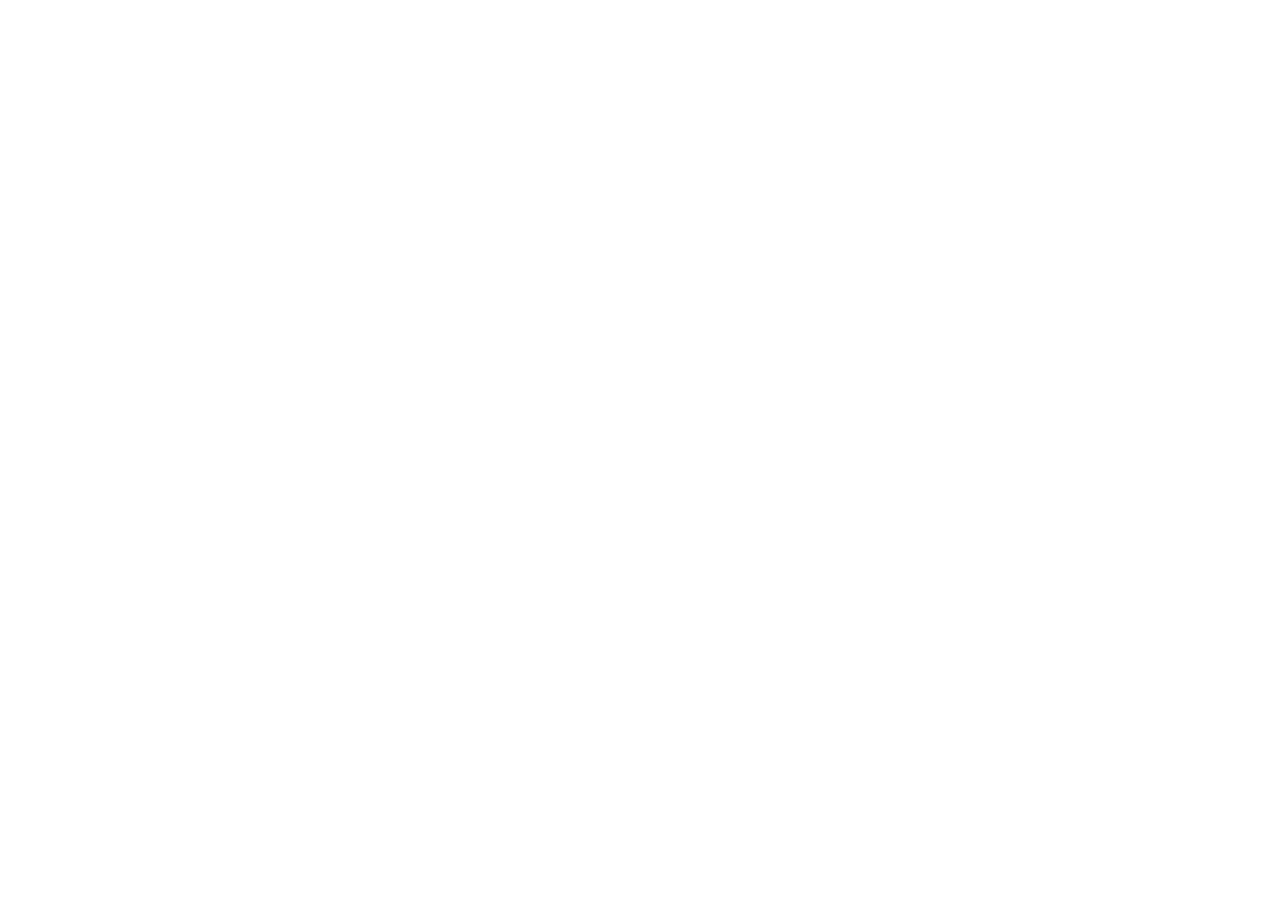
==== commit fbaa4113: "Add files via upload" ====
--- a/elev.html
+++ b/elev.html
@@ -1,2513 +1,27 @@
 <!DOCTYPE html>
-<html lang="en">
+<html lang="da">
 <head>
-<meta charset="UTF-8">
-<meta name="viewport" content="width=device-width,initial-scale=1,maximum-scale=1">
-<title>My progress — Esbjerg Shuri-Ryu Karate</title>
-<link rel="preconnect" href="https://fonts.googleapis.com"/>
-<link rel="preconnect" href="https://fonts.gstatic.com" crossorigin/>
-<link href="https://fonts.googleapis.com/css2?family=Newsreader:ital,opsz,wght@0,6..72,400;0,6..72,500;0,6..72,600;0,6..72,700;1,6..72,400&family=Geist:wght@300;400;500;600;700&family=Geist+Mono:wght@400;500&display=swap" rel="stylesheet"/>
-
+<meta charset="utf-8">
+<title>Esbjerg Shuri-Ryu Karate</title>
+<!-- Omlaegning til Cloudflare (trin G). Den gamle app ligger som
+     index-legacy.html — omdoeb tilbage for at rulle bagud. -->
+<script>
+  // Ret KUN denne linje pr. fil: '' · 'elev' · 'form' · 'traeningsplan'
+  var MAAL = 'elev';
+  var BASE = 'https://karate.jonasholm.workers.dev/';
+  // Query og hash foelger med, saa gamle links fra mails stadig virker
+  // (fx ...?email=nogen@eksempel.dk).
+  location.replace(BASE + MAAL + location.search + location.hash);
+</script>
+<meta http-equiv="refresh" content="0;url=https://karate.jonasholm.workers.dev/elev">
 <style>
-:root{
-  --xtd:#1a2e2e; --xtm:#4a6060; --xtl:#9aacac; --t2:#4b5563;
-  --bg:#f4f6f6; --card:#ffffff; --ink:#1a2e2e; --muted:#6b7878;
-  --ok:#16a34a; --warn:#f59e0b; --bad:#dc2626; --indigo:#6366f1;
-  --br:12px; --sh:0 2px 8px rgba(26,46,46,.08);
-}
-*{box-sizing:border-box}
-html,body{margin:0;padding:0;font-family:-apple-system,BlinkMacSystemFont,"Segoe UI",Roboto,sans-serif;background:var(--bg);color:var(--ink);-webkit-font-smoothing:antialiased}
-body{min-height:100vh}
-.wrap{max-width:720px;margin:0 auto;padding:16px;padding-bottom:40px}
-
-/* LOGIN */
-.login{min-height:100vh;display:flex;align-items:center;justify-content:center;padding:20px;background:linear-gradient(135deg,var(--xtd) 0%,var(--xtm) 100%)}
-.login-card{background:var(--card);border-radius:var(--br);box-shadow:0 10px 40px rgba(0,0,0,.15);padding:32px 24px;max-width:380px;width:100%;text-align:center}
-.login-card h1{margin:0 0 4px;font-size:20px;color:var(--xtd)}
-.login-badge{display:flex;align-items:center;justify-content:center;gap:14px;margin-bottom:14px}
-.login-badge img{width:72px;height:72px;border-radius:50%;object-fit:cover;box-shadow:0 3px 12px rgba(0,0,0,.2);flex-shrink:0}
-.login-badge-emoji{width:52px;height:52px;background:var(--xtd);border-radius:50%;display:flex;align-items:center;justify-content:center;font-size:1.6rem;flex-shrink:0}
-.login-card p{margin:0 0 24px;color:var(--muted);font-size:14px}
-.login-card input{width:100%;padding:14px;border:1.5px solid #d5dcdc;border-radius:10px;font-size:16px;margin-bottom:12px;outline:none}
-.login-card input:focus{border-color:var(--xtm)}
-.login-card button{width:100%;padding:14px;background:var(--xtd);color:#fff;border:0;border-radius:10px;font-size:16px;font-weight:600;cursor:pointer}
-.login-card button:hover{background:var(--xtm)}
-.login-card button:disabled{opacity:.6;cursor:wait}
-.login-err{background:#fee2e2;color:#991b1b;padding:10px;border-radius:8px;font-size:13px;margin-bottom:12px;display:none}
-.login-err.show{display:block}
-.loading{color:var(--muted);font-size:13px;margin-top:10px;display:none}
-.loading.show{display:block}
-.spinner{display:inline-block;width:14px;height:14px;border:2px solid #ccc;border-top-color:var(--xtd);border-radius:50%;animation:sp .8s linear infinite;vertical-align:middle;margin-right:6px}
-@keyframes sp{to{transform:rotate(360deg)}}
-
-/* DASHBOARD */
-.dash{display:none}
-.dash.show{display:block}
-.topbar{background:var(--xtd);color:#fff;padding:14px 16px;display:flex;justify-content:space-between;align-items:center;position:sticky;top:0;z-index:10;box-shadow:0 2px 8px rgba(0,0,0,.1)}
-.topbar h2{margin:0;font-size:17px;font-weight:600}
-.logout{background:rgba(255,255,255,.15);color:#fff;border:0;padding:6px 12px;border-radius:6px;font-size:13px;cursor:pointer}
-.logout:hover{background:rgba(255,255,255,.25)}
-.msg-notif-btn{position:relative;background:rgba(255,255,255,.15);color:#fff;border:0;width:36px;height:36px;border-radius:50%;font-size:17px;cursor:pointer;display:inline-flex;align-items:center;justify-content:center;transition:background .15s}
-.msg-notif-btn:hover{background:rgba(255,255,255,.25)}
-.msg-notif-badge{position:absolute;top:-2px;right:-2px;background:#dc2626;color:#fff;border-radius:10px;min-width:18px;height:18px;padding:0 5px;font-size:11px;font-weight:700;display:flex;align-items:center;justify-content:center;border:2px solid var(--xtd);line-height:1}
-
-.card{background:var(--card);border-radius:var(--br);box-shadow:var(--sh);padding:18px;margin-bottom:14px}
-.card h3{margin:0 0 12px;font-size:15px;color:var(--xtd);font-weight:600;display:flex;align-items:center;gap:6px}
-
-/* HERO profile */
-.hero{background:linear-gradient(135deg,var(--xtd) 0%,var(--xtm) 100%);color:#fff;border-radius:var(--br);padding:20px 18px;margin-bottom:14px;box-shadow:var(--sh);position:relative;overflow:hidden}
-.hero::before{content:"";position:absolute;top:-40px;right:-40px;width:160px;height:160px;background:radial-gradient(circle,rgba(255,255,255,.08) 0%,transparent 70%);pointer-events:none}
-.hero-row{display:flex;align-items:center;gap:14px;position:relative;z-index:1}
-.photo{width:78px;height:78px;border-radius:50%;background:rgba(255,255,255,.15);color:#fff;display:flex;align-items:center;justify-content:center;font-size:30px;font-weight:700;flex-shrink:0;overflow:hidden;border:3px solid rgba(255,255,255,.3);box-shadow:0 4px 12px rgba(0,0,0,.2)}
-.photo img{width:100%;height:100%;object-fit:cover;display:block}
-.hero-info{flex:1;min-width:0}
-.hero-name{font-size:20px;font-weight:700;margin:0 0 6px;line-height:1.2}
-.hero-group{font-size:12px;opacity:.85;margin-bottom:8px}
-.hero-belt-box{display:flex;align-items:center;gap:8px}
-
-/* Belt visual */
-.blt{display:inline-flex;align-items:center;height:14px;border-radius:3px;overflow:hidden;position:relative;min-width:42px;border:1px solid rgba(0,0,0,.18);box-shadow:0 1px 3px rgba(0,0,0,.15)}
-.blt-snip{width:3px;height:100%;background:rgba(255,255,255,.75);margin-left:4px;flex-shrink:0}
-.belt-label{font-size:12px;font-weight:600;opacity:.95}
-
-/* Stats row */
-.stats-row{display:flex;gap:8px;margin-top:14px;position:relative;z-index:1}
-.stat{flex:1;background:rgba(255,255,255,.12);border-radius:10px;padding:10px 6px;text-align:center;cursor:pointer;transition:background .15s}
-.stat:hover{background:rgba(255,255,255,.2)}
-.stat-num{font-size:20px;font-weight:700;line-height:1.1}
-.stat-lbl{font-size:10.5px;opacity:.85;margin-top:3px}
-
-/* Announcement banner */
-.ann-banner{background:linear-gradient(135deg,#fff8e1,#fffde7);border:2px solid #fcd34d;border-radius:12px;padding:12px 16px;margin-bottom:16px;display:flex;align-items:flex-start;gap:10px;box-shadow:0 2px 8px rgba(245,158,11,.15)}
-.ann-banner-icon{font-size:22px;flex-shrink:0;line-height:1}
-.ann-banner-body{min-width:0;flex:1}
-.ann-banner-title{font-size:11px;font-weight:800;text-transform:uppercase;letter-spacing:.06em;color:#b45309;margin-bottom:3px}
-.ann-banner-text{font-size:13px;font-weight:600;color:#78350f;line-height:1.45}
-.ann-banner-date{font-size:11px;color:#92400e;opacity:.7;margin-top:4px}
-
-/* Motivation banner */
-.motiv{background:linear-gradient(90deg,#dcfce7,#f0fdf4);border:1px solid #bbf7d0;border-radius:10px;padding:10px 14px;margin-bottom:14px;font-size:13px;font-weight:600;color:#15803d;display:flex;align-items:center;gap:8px;box-shadow:0 1px 3px rgba(22,163,74,.08)}
-.motiv::before{content:"✨";font-size:18px}
-
-/* Badges */
-.badges{display:flex;gap:8px;flex-wrap:wrap}
-.badge{background:linear-gradient(135deg,#fef3c7,#fde68a);border:1px solid #fcd34d;border-radius:20px;padding:6px 12px;font-size:12px;font-weight:700;color:#92400e;display:inline-flex;align-items:center;gap:5px;box-shadow:0 1px 3px rgba(245,158,11,.15)}
-.badge.gold{background:linear-gradient(135deg,#fef3c7,#f59e0b);color:#78350f}
-.badge.silver{background:linear-gradient(135deg,#f3f4f6,#d1d5db);border-color:#9ca3af;color:#374151}
-.badge.bronze{background:linear-gradient(135deg,#fed7aa,#fb923c);border-color:#ea580c;color:#7c2d12}
-.badge.green{background:linear-gradient(135deg,#dcfce7,#86efac);border-color:#22c55e;color:#166534}
-.badge.fire{background:linear-gradient(135deg,#fee2e2,#fca5a5);border-color:#ef4444;color:#991b1b}
-
-.streak-box{background:linear-gradient(90deg,#fff7ed,#fef3c7);border:1px solid #fcd34d;border-radius:10px;padding:12px 14px;display:flex;align-items:center;gap:12px;margin-bottom:14px}
-
-/* Video-sektion */
-.video-upload-area{border:2px dashed #c8d4d4;border-radius:10px;padding:20px;text-align:center;background:#fafcfc;cursor:pointer;transition:border-color .15s,background .15s}
-.video-upload-area:hover{border-color:var(--xtm);background:#f0f5f5}
-.video-upload-icon{font-size:32px;margin-bottom:8px}
-.video-upload-txt{font-size:14px;font-weight:600;color:var(--xtd);margin-bottom:4px}
-.video-upload-sub{font-size:12px;color:var(--muted)}
-.video-progress{margin-top:12px;display:none}
-.video-progress-bar{height:6px;background:#e5e7eb;border-radius:3px;overflow:hidden;margin-bottom:6px}
-.video-progress-fill{height:100%;background:var(--xtd);border-radius:3px;transition:width .3s}
-.video-progress-fill.pulse{width:100%!important;animation:vpulse 1.4s ease-in-out infinite}
-@keyframes vpulse{0%,100%{opacity:.4}50%{opacity:1}}
-.video-progress-txt{font-size:12px;color:var(--muted);text-align:center}
-.video-player-wrap{border-radius:10px;overflow:hidden;background:#000;margin-bottom:10px}
-.video-player-wrap iframe{display:block;width:100%;height:220px;border:0}
-.video-meta-row{display:flex;justify-content:space-between;align-items:center;flex-wrap:wrap;gap:8px;margin-bottom:10px}
-.video-title-badge{background:#f0f5f5;border:1px solid #d5dcdc;border-radius:20px;padding:4px 12px;font-size:12px;font-weight:700;color:var(--xtd)}
-.video-date-txt{font-size:12px;color:var(--muted)}
-.video-delete-btn{background:#fee2e2;color:#991b1b;border:1.5px solid #fca5a5;border-radius:8px;padding:6px 14px;font-size:13px;font-weight:600;cursor:pointer}
-.video-delete-btn:hover{background:#fecaca}
-.video-gdpr-note{background:#f0fdf4;border:1px solid #bbf7d0;border-radius:8px;padding:8px 12px;font-size:12px;color:#15803d;margin-top:10px}
-
-/* Indmeldelsesblanket */
-.blanket-ok{background:linear-gradient(90deg,#f0fdf4,#dcfce7);border:1px solid #86efac;border-radius:10px;padding:12px 14px;display:flex;align-items:center;gap:10px}
-.blanket-ok-icon{font-size:22px;flex-shrink:0}
-.blanket-ok-txt{flex:1;min-width:0}
-.blanket-ok-title{font-size:13px;font-weight:700;color:#15803d;margin-bottom:2px}
-.blanket-ok-sub{font-size:12px;color:#166534}
-.blanket-ok-link{font-size:12px;font-weight:600;color:#15803d;text-decoration:underline;cursor:pointer}
-
-/* Beskeder */
-.msg-bubble{padding:9px 12px;border-radius:12px;font-size:13px;line-height:1.45;max-width:88%;word-break:break-word}
-.msg-bubble.trainer{background:var(--xtd);color:#fff;border-radius:12px 12px 4px 12px;align-self:flex-end}
-.msg-bubble.student{background:#f3f4f6;color:var(--xtd);border-radius:12px 12px 12px 4px;align-self:flex-start}
-.msg-meta{font-size:10px;opacity:.6;margin-top:3px}
-.msg-send-btn{background:var(--xtd);color:#fff;border:0;border-radius:10px;padding:10px 16px;font-size:14px;font-weight:600;cursor:pointer;white-space:nowrap;align-self:flex-end}
-.msg-send-btn:disabled{opacity:.5;cursor:not-allowed}
-.mention-dd{position:absolute;bottom:calc(100% + 4px);left:0;right:0;background:#fff;border:1px solid #d5dcdc;border-radius:10px;box-shadow:0 4px 16px rgba(0,0,0,.12);overflow:hidden;z-index:200;display:none}
-.mention-item{padding:9px 12px;cursor:pointer;display:flex;align-items:center;gap:10px;transition:background .12s}
-.mention-item:hover{background:#f1f4f4}
-.mention-av{width:30px;height:30px;border-radius:50%;background:var(--xtd);color:#fff;display:flex;align-items:center;justify-content:center;font-size:.7rem;font-weight:700;flex-shrink:0}
-.tag-pill{display:inline-flex;align-items:center;gap:5px;background:#eef2ff;color:#4338ca;border-radius:20px;padding:3px 10px 3px 8px;font-size:12px;font-weight:600;margin-bottom:6px}
-.tag-pill button{background:none;border:none;cursor:pointer;font-size:.75rem;color:#6366f1;padding:0;line-height:1}
-.streak-flame{font-size:28px;filter:drop-shadow(0 2px 3px rgba(239,68,68,.3))}
-.streak-text{flex:1}
-.streak-num{font-size:18px;font-weight:700;color:#92400e}
-.streak-sub{font-size:11px;color:#78350f;opacity:.8}
-
-/* Pensum */
-.pensum-card{background:linear-gradient(135deg,#f8fafc,#eef2f6);border:1px solid #e2e8f0;border-radius:10px;padding:13px 15px;margin-bottom:0}
-.pensum-head{display:flex;justify-content:space-between;align-items:center;margin-bottom:9px;flex-wrap:wrap;gap:6px}
-.pensum-label{font-size:11px;font-weight:700;text-transform:uppercase;letter-spacing:.05em;color:var(--muted)}
-.pensum-count{font-size:13px;font-weight:700;color:var(--xtd)}
-.pensum-bar{background:#e2e8f0;border-radius:6px;height:10px;overflow:hidden;position:relative}
-.pensum-fill{height:100%;border-radius:6px;transition:width .6s cubic-bezier(.4,0,.2,1);background:linear-gradient(90deg,var(--indigo),#4f46e5)}
-.pensum-fill.complete{background:linear-gradient(90deg,var(--ok),#059669)}
-.pensum-fill.nearly{background:linear-gradient(90deg,#d97706,#f59e0b)}
-.pensum-done{font-size:12px;color:var(--ok);margin-top:8px;font-weight:600}
-
-/* Graph */
-.graph{background:#fafbfb;border-radius:8px;padding:10px 4px 4px}
-svg.chart{width:100%;height:150px;display:block}
-.graph-legend{display:flex;justify-content:space-between;font-size:11px;color:var(--muted);padding:4px 8px 0}
-.empty{text-align:center;color:var(--muted);font-size:13px;padding:20px}
-
-/* Assessment list */
-.alist{list-style:none;padding:0;margin:0}
-.alist li{padding:12px 10px;border-bottom:1px solid #eef1f1;display:flex;justify-content:space-between;align-items:center;gap:10px;cursor:pointer;transition:background .15s;margin:0 -10px;border-radius:6px}
-.alist li:last-child{border-bottom:0}
-.alist li:hover{background:#f4f6f6}
-.a-date{font-size:13px;font-weight:600}
-.a-by{font-size:11px;color:var(--muted)}
-.a-right{text-align:right;display:flex;align-items:center;gap:6px}
-.a-avg{font-size:16px;font-weight:700;color:var(--xtd)}
-.stars{color:var(--warn);font-size:11px;letter-spacing:1px}
-.trend{font-size:.85rem;font-weight:800;margin-left:3px}
-.trend.up{color:var(--ok)}
-.trend.down{color:var(--bad)}
-.trend.same{color:#9aacac}
-.chev{color:var(--muted);font-size:18px;margin-left:2px}
-
-/* Skills grid in main card */
-.skills{display:grid;grid-template-columns:1fr;gap:5px}
-.skill-row{display:flex;align-items:center;gap:10px;padding:9px 10px;background:#fafbfb;border-radius:6px;cursor:pointer;transition:background .15s}
-.skill-row:hover{background:#f1f4f4}
-.dot{width:10px;height:10px;border-radius:50%;flex-shrink:0}
-.dot.ok{background:var(--ok)}
-.dot.warn{background:var(--warn)}
-.dot.bad{background:var(--bad)}
-.dot.none{background:#d5dcdc}
-.skill-name{flex:1;font-size:13px;min-width:0;overflow:hidden;text-overflow:ellipsis;white-space:nowrap}
-.skill-avg{font-size:12px;color:var(--muted);font-weight:600;display:flex;align-items:center;gap:4px;white-space:nowrap}
-
-/* Modal */
-.modal-backdrop{position:fixed;inset:0;background:rgba(0,0,0,.55);z-index:100;display:none;align-items:flex-start;justify-content:center;padding:20px;overflow-y:auto}
-.modal-backdrop.show{display:flex}
-.modal{background:#fff;border-radius:var(--br);max-width:540px;width:100%;box-shadow:0 20px 60px rgba(0,0,0,.25);margin:auto;animation:pop .18s ease-out}
-@keyframes pop{from{transform:scale(.96);opacity:0}to{transform:scale(1);opacity:1}}
-.modal-head{padding:16px 18px;border-bottom:1px solid #eef1f1;display:flex;justify-content:space-between;align-items:flex-start;gap:10px}
-.modal-title{font-size:17px;font-weight:700;color:var(--xtd)}
-.modal-sub{font-size:12px;color:var(--muted);margin-top:3px;display:flex;flex-wrap:wrap;gap:10px;align-items:center}
-.modal-close{background:transparent;border:0;font-size:22px;color:var(--muted);cursor:pointer;padding:0 4px;line-height:1}
-.modal-close:hover{color:var(--xtd)}
-.modal-body{padding:14px 18px 18px;max-height:72vh;overflow-y:auto;overscroll-behavior:contain}
-
-.skill-line{display:flex;align-items:center;gap:8px;padding:8px 0;border-bottom:1px solid #f4f6f6;font-size:13px}
-.skill-line:last-child{border-bottom:0}
-.skill-line.clickable{cursor:pointer;margin:0 -8px;padding-left:8px;padding-right:8px;border-radius:5px}
-.skill-line.clickable:hover{background:#f4f6f6}
-.skill-line .n{flex:1;min-width:0}
-.skill-line .stars-big{color:var(--warn);font-size:14px;letter-spacing:1px}
-.skill-line .delta{font-size:.72rem;font-weight:800;white-space:nowrap}
-.skill-line .delta.up{color:var(--ok)}
-.skill-line .delta.down{color:var(--bad)}
-.skill-line .delta.new{color:var(--indigo)}
-.comment-box{background:#fafbfb;border-left:3px solid var(--xtm);padding:10px 12px;margin-top:14px;border-radius:6px;font-style:italic;font-size:13px;color:var(--xtd)}
-.avg-pill{display:inline-block;background:#eef2ff;color:#4338ca;font-weight:700;font-size:12px;padding:4px 11px;border-radius:20px}
-
-/* Training list */
-.train-month{font-size:12px;font-weight:700;color:var(--xtd);margin:12px 0 6px;text-transform:uppercase;letter-spacing:.03em}
-.train-month:first-child{margin-top:0}
-.train-item{display:flex;justify-content:space-between;align-items:center;padding:8px 10px;background:#fafbfb;border-radius:6px;margin-bottom:4px;font-size:13px}
-.train-date{font-weight:600;color:var(--xtd)}
-.train-name{color:var(--muted);font-size:12px}
-
-/* Skill history modal */
-.sh-item{display:flex;justify-content:space-between;align-items:center;padding:9px 10px;background:#fafbfb;border-radius:6px;margin-bottom:5px}
-.sh-left{min-width:0}
-.sh-date{font-size:13px;font-weight:600}
-.sh-belt{font-size:11px;color:var(--muted)}
-.sh-stars{color:var(--warn);font-size:13px;letter-spacing:1px;white-space:nowrap}
-.sh-empty{text-align:center;color:var(--muted);padding:18px;font-size:13px}
-
-
-/* ═══════════════════════════════════════════════════════════════
-   STUNNING FINAL — admin-inspired student app polish
-   - Premium editorial look inspired by index/admin shell
-   - Shaded embedded logo watermark in command/focus boxes
-   - Masonry desktop layout to remove the empty grid whitespace
-   - CSS/UX layer only: core IDs, buttons and backend calls preserved
-   ═══════════════════════════════════════════════════════════════ */
-:root{--paper:#fbfaf6;--paper-2:#f3efe6;--card:#fff;--line:#ece6d6;--line-2:#d8cfba;--ink:#0e0d0a;--ink-2:#2a2823;--ink-3:#5b5448;--ink-4:#8a8270;--bar:#161512;--forest:#2c5e3a;--forest-2:#1f4429;--forest-soft:#dfe8d7;--ember:#b3392a;--ember-soft:#f3dcd6;--gold:#c9a23a;--gold-soft:#f3e9c8;--xtd:var(--bar);--xtm:var(--forest);--xtl:#b6ad96;--bg:var(--paper);--muted:var(--ink-3);--ok:var(--forest);--warn:var(--gold);--bad:var(--ember);--indigo:#5b3375;--br:18px;--sh:0 1px 0 rgba(14,13,10,.05),0 18px 45px -30px rgba(14,13,10,.45);--serif:'Newsreader','Iowan Old Style',Georgia,serif;--sans:'Geist',ui-sans-serif,system-ui,-apple-system,BlinkMacSystemFont,"Segoe UI",Roboto,sans-serif;--ux-logo-url:none;--ux-ring:#c9a23a;--ux-ring-track:rgba(216,207,186,.8)}
-body[data-student-theme="calm"]{--paper:#f7faf8;--paper-2:#edf4ee;--line:#dbe8dc;--line-2:#c5d8c7;--gold:#9bb47b;--gold-soft:#eef5e6;--forest:#2c5e3a;--bar:#102019}body[data-student-theme="dojo"]{--paper:#fbfaf6;--paper-2:#f3efe6;--line:#ece6d6;--line-2:#d8cfba;--gold:#c9a23a;--gold-soft:#f3e9c8;--forest:#2c5e3a;--bar:#161512}body[data-student-theme="night"]{--paper:#11100d;--paper-2:#1b1914;--card:#181713;--line:#29261e;--line-2:#3a3428;--ink:#f6efde;--ink-2:#e7dec8;--ink-3:#b8ad95;--ink-4:#827966;--bg:#11100d;--gold:#d5ad42;--gold-soft:#302819;--forest:#78a16a;--forest-soft:#1f3324;--ember:#e06a55;--ember-soft:#351d18}
-html{background:var(--paper);scroll-behavior:smooth}body{font-family:var(--sans);color:var(--ink);background:radial-gradient(circle at 16% -10%,rgba(201,162,58,.18),transparent 32rem),radial-gradient(circle at 86% 2%,rgba(44,94,58,.14),transparent 30rem),linear-gradient(180deg,#fffdf8 0%,var(--paper) 45%,#f5f1e8 100%);min-height:100vh;text-rendering:optimizeLegibility}body::before{content:"";position:fixed;inset:0;pointer-events:none;z-index:-1;opacity:.36;background-image:linear-gradient(rgba(14,13,10,.035) 1px,transparent 1px),linear-gradient(90deg,rgba(14,13,10,.025) 1px,transparent 1px);background-size:42px 42px;mask-image:linear-gradient(to bottom,transparent 0%,#000 12%,#000 78%,transparent 100%)}body[data-student-theme="night"] .card,body[data-student-theme="night"] .login-card,body[data-student-theme="night"] .modal,body[data-student-theme="night"] .ux-command-center{background:linear-gradient(180deg,rgba(28,27,23,.96),rgba(22,21,18,.96));color:var(--ink)}body[data-student-theme="night"] input,body[data-student-theme="night"] textarea,body[data-student-theme="night"] select{background:#211f1a!important;color:var(--ink)!important;border-color:var(--line-2)!important}
-::selection{background:var(--ink);color:#fff}button,input,textarea,select{font-family:inherit}button,a,.stat,.skill-row,.alist li,.video-upload-area{touch-action:manipulation}button:focus-visible,a:focus-visible,input:focus-visible,textarea:focus-visible,select:focus-visible{outline:3px solid rgba(201,162,58,.36)!important;outline-offset:3px!important}.wrap{max-width:820px;padding:22px 18px 76px}
-.login{background:radial-gradient(circle at 50% -10%,rgba(246,239,222,.22),transparent 24rem),radial-gradient(circle at 14% 22%,rgba(201,162,58,.2),transparent 25rem),linear-gradient(145deg,#0a0907 0%,#161512 48%,#1f4429 100%);position:relative;overflow:hidden}.login::before{content:"";position:absolute;inset:-20%;background:linear-gradient(115deg,transparent 0 42%,rgba(255,255,255,.055) 43%,transparent 54%),radial-gradient(circle at 78% 72%,rgba(201,162,58,.18),transparent 22rem);transform:rotate(-8deg);animation:ambientShift 12s ease-in-out infinite alternate}@keyframes ambientShift{from{transform:rotate(-8deg) translate3d(-1%,0,0)}to{transform:rotate(-8deg) translate3d(1.5%,1%,0)}}.login-card{position:relative;z-index:1;border-radius:26px;padding:34px 26px 28px;border:1px solid rgba(236,230,214,.9);box-shadow:0 38px 90px -42px rgba(0,0,0,.82),inset 0 1px 0 rgba(255,255,255,.9);background:linear-gradient(180deg,rgba(255,255,255,.96),rgba(255,255,255,.91));backdrop-filter:blur(16px)}.login-badge{margin-bottom:18px}.login-badge img{width:82px;height:82px;border:4px solid #fff;box-shadow:0 12px 34px -18px rgba(0,0,0,.8),0 0 0 1px rgba(201,162,58,.38)}.login-badge-emoji{width:54px;height:54px;background:linear-gradient(135deg,var(--forest),var(--forest-2));box-shadow:0 10px 24px -16px rgba(31,68,41,.9),inset 0 1px 0 rgba(255,255,255,.18)}.login-card h1{font-family:var(--serif);font-size:25px;letter-spacing:-.025em;color:var(--ink);margin-bottom:7px}.login-card p{color:var(--ink-3);line-height:1.55}.login-card input{border:1px solid var(--line-2);background:#fffdf9;border-radius:14px;padding:15px;color:var(--ink);box-shadow:inset 0 1px 0 rgba(255,255,255,.7);transition:border-color .16s,box-shadow .16s,transform .16s}.login-card input:focus{border-color:var(--forest);box-shadow:0 0 0 4px rgba(44,94,58,.1);transform:translateY(-1px)}.login-card button,.msg-send-btn,#changePwBtn{background:linear-gradient(135deg,var(--ink) 0%,#000 100%)!important;border-radius:14px!important;box-shadow:0 14px 26px -18px rgba(0,0,0,.75),inset 0 1px 0 rgba(255,255,255,.1);transition:transform .16s,filter .16s,box-shadow .16s}.login-card button:hover,.msg-send-btn:hover,#changePwBtn:hover{transform:translateY(-1px);filter:brightness(1.08);box-shadow:0 20px 32px -20px rgba(0,0,0,.8)}.login-err{background:linear-gradient(180deg,#fbe7df,#fff7f4);color:#8a2a1f;border:1px solid #f0c9bd;border-radius:12px}.spinner{border-color:rgba(14,13,10,.18);border-top-color:var(--forest)}
-.topbar{min-height:66px;background:linear-gradient(180deg,#181713 0%,#0f0e0b 100%);border-bottom:1px solid rgba(236,230,214,.14);box-shadow:0 16px 42px -34px rgba(0,0,0,.85);padding:13px 18px}.topbar h2{font-family:var(--serif);font-size:18px;letter-spacing:-.01em;color:#f6efde}#topbarBadgeImg{width:38px!important;height:38px!important;border:2px solid rgba(255,255,255,.16);box-shadow:0 8px 22px -14px #000!important}.logout,.msg-notif-btn{border:1px solid rgba(255,255,255,.1)!important;background:rgba(255,255,255,.055)!important;backdrop-filter:blur(10px)}.logout{padding:8px 13px;border-radius:999px;color:#f6efde;transition:background .15s,transform .15s}.logout:hover,.msg-notif-btn:hover{background:rgba(255,255,255,.11)!important;transform:translateY(-1px)}.msg-notif-badge{background:var(--ember);border-color:#15130f;box-shadow:0 4px 10px rgba(179,57,42,.35)}
-.card{position:relative;border:1px solid var(--line);border-radius:20px;box-shadow:var(--sh);padding:18px;margin-bottom:16px;background:linear-gradient(180deg,rgba(255,255,255,.98),rgba(255,255,255,.94));overflow:hidden;transition:transform .18s,box-shadow .18s,border-color .18s}.card::before{content:"";position:absolute;inset:0 0 auto 0;height:1px;background:linear-gradient(90deg,transparent,rgba(255,255,255,.9),transparent);pointer-events:none}.card:hover{box-shadow:0 1px 0 rgba(14,13,10,.06),0 26px 60px -36px rgba(14,13,10,.55);border-color:var(--line-2)}.card h3{font-family:var(--serif);font-size:18px;font-weight:600;letter-spacing:-.015em;color:var(--ink);margin-bottom:10px}.card h3::after{content:"";height:2px;width:34px;background:var(--gold);border-radius:99px;display:block;margin-top:8px;opacity:.75}
-.hero{border-radius:26px;padding:24px 22px 20px;margin:4px 0 18px;border:1px solid rgba(255,255,255,.14);background:radial-gradient(circle at 92% 12%,rgba(201,162,58,.28),transparent 12rem),linear-gradient(135deg,#171511 0%,#213f28 58%,#2c5e3a 100%);box-shadow:0 26px 58px -38px rgba(0,0,0,.75),inset 0 1px 0 rgba(255,255,255,.12);isolation:isolate}.hero::before{top:-70px;right:-60px;width:220px;height:220px;background:radial-gradient(circle,rgba(255,255,255,.12) 0%,transparent 68%)}.hero::after{content:"";position:absolute;left:-70px;bottom:-95px;width:190px;height:190px;border-radius:999px;background:radial-gradient(circle,rgba(201,162,58,.22),transparent 64%);pointer-events:none}.photo{width:86px;height:86px;border:4px solid rgba(255,255,255,.34);background:rgba(255,255,255,.12);box-shadow:0 20px 38px -24px rgba(0,0,0,.88),inset 0 1px 0 rgba(255,255,255,.14)}.hero-name{font-family:var(--serif);font-size:27px;font-weight:600;letter-spacing:-.03em}.hero-name::after{content:"";display:block;width:56px;height:2px;margin-top:9px;background:linear-gradient(90deg,var(--gold),transparent);border-radius:999px}.hero-group{font-size:12px;text-transform:uppercase;letter-spacing:.12em;color:#d7ceb8;opacity:1}.belt-label{font-size:12.5px;color:#f7efd9}.stats-row{gap:10px;margin-top:18px}.stat{border:1px solid rgba(255,255,255,.14);background:rgba(255,255,255,.105);border-radius:16px;padding:13px 8px;backdrop-filter:blur(10px);box-shadow:inset 0 1px 0 rgba(255,255,255,.08)}.stat:hover{background:rgba(255,255,255,.18);transform:translateY(-1px)}.stat-num{font-family:var(--serif);font-size:26px;font-weight:600;letter-spacing:-.03em}.stat-lbl{text-transform:uppercase;letter-spacing:.08em;font-size:10px}
-.ux-command-center{margin:-2px 0 18px;border:1px solid var(--line);border-radius:24px;background:radial-gradient(circle at 92% 0%,rgba(201,162,58,.17),transparent 15rem),linear-gradient(180deg,rgba(255,255,255,.92),rgba(255,255,255,.78));box-shadow:0 1px 0 rgba(14,13,10,.05),0 28px 62px -44px rgba(14,13,10,.55);overflow:hidden;position:relative;isolation:isolate}.ux-command-center::before{content:"";position:absolute;inset:0 0 auto 0;height:1px;background:linear-gradient(90deg,transparent,rgba(255,255,255,.9),transparent)}.ux-command-center::after{content:"";position:absolute;right:-32px;bottom:-56px;width:230px;height:230px;background-image:linear-gradient(135deg,rgba(255,255,255,.1),rgba(255,255,255,0)),var(--ux-logo-url);background-size:cover;background-position:center;background-repeat:no-repeat;opacity:.105;filter:saturate(.85) contrast(1.1);mix-blend-mode:multiply;pointer-events:none;z-index:-1}body[data-student-theme="night"] .ux-command-center::after{opacity:.16;mix-blend-mode:screen;filter:saturate(.75) contrast(1.05) brightness(1.25)}.ux-command-inner{display:grid;grid-template-columns:auto 1fr;gap:18px;padding:16px 18px;align-items:center}.ux-ring{--p:0;width:108px;height:108px;border-radius:50%;display:grid;place-items:center;position:relative;flex-shrink:0;background:conic-gradient(var(--ux-ring) calc(var(--p)*1%),var(--ux-ring-track) 0);box-shadow:inset 0 0 0 1px rgba(14,13,10,.05),0 14px 30px -22px rgba(14,13,10,.6)}.ux-ring::before{content:"";position:absolute;inset:10px;border-radius:50%;background:var(--card);box-shadow:inset 0 1px 0 rgba(255,255,255,.7)}.ux-ring-val{position:relative;font-family:var(--serif);font-size:28px;font-weight:600;letter-spacing:-.04em;color:var(--ink)}.ux-ring-lbl{position:relative;font-size:10px;text-transform:uppercase;letter-spacing:.12em;color:var(--ink-3);margin-top:-4px}.ux-eyebrow{font-size:10.5px;text-transform:uppercase;letter-spacing:.16em;font-weight:700;color:var(--ink-3);margin-bottom:4px}.ux-title{font-family:var(--serif);font-size:25px;line-height:1.05;font-weight:600;letter-spacing:-.025em;color:var(--ink)}.ux-sub{font-size:13px;color:var(--ink-3);line-height:1.45;margin-top:6px}.ux-metrics{display:grid;grid-template-columns:repeat(4,1fr);gap:1px;border-top:1px solid var(--line);background:var(--line)}.ux-metric{background:rgba(255,255,255,.62);padding:11px 14px;min-width:0}.ux-metric .k{font-size:10px;text-transform:uppercase;letter-spacing:.12em;color:var(--ink-3);font-weight:700;white-space:nowrap;overflow:hidden;text-overflow:ellipsis}.ux-metric .v{font-family:var(--serif);font-size:22px;font-weight:600;letter-spacing:-.025em;color:var(--ink);line-height:1.1;margin-top:4px;white-space:nowrap;overflow:hidden;text-overflow:ellipsis}.ux-actions{display:flex;gap:8px;flex-wrap:wrap;margin-top:12px}.ux-chip-btn{border:1px solid var(--line-2);background:var(--card);color:var(--ink);border-radius:999px;padding:7px 12px;font-size:12px;font-weight:700;cursor:pointer}.ux-chip-btn.primary{background:var(--ink);border-color:var(--ink);color:#fff}.ux-chip-btn:hover{transform:translateY(-1px);background:var(--paper-2)}
-.ux-dock{position:fixed;left:50%;bottom:14px;transform:translateX(-50%);z-index:80;display:none;gap:6px;padding:6px;border:1px solid rgba(216,207,186,.78);border-radius:999px;background:rgba(255,255,255,.74);backdrop-filter:blur(18px);box-shadow:0 18px 54px -34px rgba(0,0,0,.7)}.dash.show~.ux-dock,body:has(.dash.show) .ux-dock{display:flex}.ux-dock button{width:39px;height:39px;border-radius:999px;border:0;background:transparent;color:var(--ink);font-size:17px;display:grid;place-items:center;cursor:pointer}.ux-dock button:hover{background:var(--paper-2);transform:translateY(-1px)}.ux-dock button.ux-theme{background:var(--ink);color:#fff}
-.ann-banner{border-radius:18px;border:1px solid #e6d295;background:linear-gradient(90deg,#f6ecc6 0%,#fff 72%);box-shadow:0 12px 32px -26px rgba(138,106,24,.6)}.motiv{border-radius:16px;border:1px solid #c4d3b6;background:linear-gradient(90deg,#dfe8d7,#fff 70%);color:var(--forest)}.badge{border-radius:999px;padding:7px 12px;box-shadow:none;border:1px solid transparent;white-space:nowrap}.badge:hover{transform:translateY(-1px);box-shadow:0 10px 22px -18px rgba(0,0,0,.38)}.badge.gold{background:var(--gold-soft);border-color:#e6d295;color:#6a5012}.badge.silver{background:var(--paper-2);border-color:var(--line-2);color:var(--ink-2)}.badge.bronze{background:#efe1d6;border-color:#e1c6b2;color:#6a3a1e}.badge.green{background:var(--forest-soft);border-color:#c4d3b6;color:var(--forest)}.badge.fire{background:#fbe7df;border-color:#f0c9bd;color:#8a2a1f}.streak-box{border-radius:18px;border-color:#e6d295;background:linear-gradient(90deg,#fbe7df 0%,#fff 72%);padding:11px 16px!important;margin-bottom:16px!important}.streak-num{font-family:var(--serif);font-size:22px;color:var(--ember)}
-.pensum-card{border-radius:18px;border:1px solid var(--line);background:linear-gradient(180deg,var(--paper) 0%,#fff 70%);padding:14px 15px;min-height:0}.pensum-label{color:var(--ink-3);letter-spacing:.1em}.pensum-bar{height:12px;background:var(--paper-2);border:1px solid var(--line)}.pensum-fill{background:linear-gradient(90deg,var(--forest),#6c8f55)}.pensum-fill.complete{background:linear-gradient(90deg,var(--forest),#37a06a)}.pensum-fill.nearly{background:linear-gradient(90deg,#8a6a18,var(--gold))}.graph{background:linear-gradient(180deg,#fffdf9,var(--paper));border:1px solid var(--line);border-radius:16px;padding:10px 6px 4px}.alist li{border-bottom:1px solid var(--line);border-radius:12px}.alist li:hover{background:var(--paper);transform:translateX(2px)}.a-date{color:var(--ink)}.a-by{color:var(--ink-3)}.a-avg{font-family:var(--serif);font-size:19px;color:var(--ink)}.skill-row{background:var(--paper);border:1px solid transparent;border-radius:13px;padding:11px 12px}.skill-row:hover{background:#fff;border-color:var(--line);transform:translateX(2px);box-shadow:0 10px 24px -22px rgba(14,13,10,.4)}.dot{box-shadow:0 0 0 3px rgba(255,255,255,.85)}.dot.ok{background:var(--forest)}.dot.warn{background:var(--gold)}.dot.bad{background:var(--ember)}
-#focusCard{position:relative;isolation:isolate;overflow:hidden;min-height:0!important}#focusCard::after{content:"";position:absolute;right:-42px;bottom:-68px;width:190px;height:190px;background-image:var(--ux-logo-url);background-size:cover;background-position:center;background-repeat:no-repeat;opacity:.07;filter:saturate(.7) contrast(1.15);pointer-events:none;z-index:-1}#focusCard ol{margin-top:4px!important}#focusCard li{margin-bottom:4px!important}#focusCard{box-shadow:0 18px 44px -34px rgba(39,86,138,.52)!important}#videoCard{box-shadow:0 18px 44px -34px rgba(91,51,117,.52)!important}#blanketCard{box-shadow:0 18px 44px -34px rgba(44,94,58,.52)!important}#notesCard{box-shadow:0 18px 44px -34px rgba(201,162,58,.52)!important}
-.video-upload-area{border-radius:18px;border:1.8px dashed var(--line-2);background:radial-gradient(circle at 50% 0%,rgba(201,162,58,.16),transparent 14rem),linear-gradient(180deg,#fff,var(--paper));padding:24px}.video-upload-area:hover{border-color:var(--forest);background:#fff;transform:translateY(-1px)}.video-upload-icon{font-size:38px;filter:drop-shadow(0 6px 10px rgba(14,13,10,.14))}.video-upload-txt{font-family:var(--serif);font-size:18px;color:var(--ink)}.video-player-wrap{border-radius:18px;box-shadow:0 18px 42px -30px rgba(0,0,0,.65)}.video-delete-btn{border-radius:999px;background:#fff;border-color:#f0c9bd;color:var(--ember)}.video-gdpr-note{border-radius:13px;background:var(--forest-soft);border-color:#c4d3b6;color:var(--forest)}.blanket-ok{border-radius:16px;background:linear-gradient(90deg,var(--forest-soft),#fff);border-color:#c4d3b6}.msg-bubble{border-radius:16px;box-shadow:0 8px 22px -18px rgba(14,13,10,.45)}.msg-bubble.trainer{background:linear-gradient(135deg,var(--ink),#000);color:#fff;border-radius:16px 16px 5px 16px}.msg-bubble.student{background:var(--paper-2);border:1px solid var(--line);color:var(--ink);border-radius:16px 16px 16px 5px}#msgInput{border-radius:14px!important;border-color:rgba(255,255,255,.12)!important}.mention-dd,#emojiPanel{border-color:var(--line-2)!important;border-radius:16px!important;box-shadow:0 18px 50px -28px rgba(14,13,10,.55)!important}.mention-av{background:var(--forest)}.tag-pill{background:#efeafe;color:#4d2b71}
-.modal-backdrop{background:rgba(14,13,10,.62);backdrop-filter:blur(5px);padding:24px}.modal{border-radius:22px;border:1px solid var(--line);box-shadow:0 36px 90px -38px rgba(0,0,0,.78);overflow:hidden}.modal-head{padding:20px 22px;background:linear-gradient(180deg,var(--paper),#fff);border-bottom:1px solid var(--line)}.modal-title{font-family:var(--serif);font-size:22px;letter-spacing:-.02em;color:var(--ink)}.modal-close{width:34px;height:34px;border-radius:10px;border:1px solid var(--line-2);background:#fff;display:grid;place-items:center}.modal-close:hover{background:var(--paper-2);transform:rotate(4deg)}.comment-box{background:var(--paper);border-left-color:var(--forest);color:var(--ink)}.train-item,.sh-item{background:var(--paper);border:1px solid transparent;border-radius:12px}.train-item:hover,.sh-item:hover{border-color:var(--line);background:#fff}.ux-toast{position:fixed;right:16px;top:82px;z-index:120;max-width:320px;border:1px solid var(--line);border-radius:18px;padding:13px 14px;background:rgba(255,255,255,.9);backdrop-filter:blur(16px);box-shadow:0 26px 60px -34px rgba(0,0,0,.68);display:flex;gap:10px;align-items:flex-start;animation:uxToastIn .28s ease-out both}.ux-toast .ico{font-size:24px;line-height:1}.ux-toast .t{font-weight:800;color:var(--ink);font-size:13px}.ux-toast .b{color:var(--ink-3);font-size:12px;line-height:1.35;margin-top:2px}@keyframes uxToastIn{from{opacity:0;transform:translateY(-8px) scale(.98)}to{opacity:1;transform:none}}
-@media (min-width:900px){.dash.show .wrap{display:block!important;max-width:980px;column-count:2;column-gap:18px;column-fill:balance}.dash.show .wrap>.hero,.dash.show .wrap>#announcementBanner,.dash.show .wrap>#motivBox,.dash.show .wrap>#streakBox,.dash.show .wrap>#uxCommandCenter,.dash.show .wrap>.card:last-child{column-span:all;break-inside:avoid}.dash.show .wrap>.card,.dash.show .wrap>#focusCard,.dash.show .wrap>#videoCard,.dash.show .wrap>#blanketCard,.dash.show .wrap>#notesCard,.dash.show .wrap>#beltHistoryCard{display:inline-block;width:100%;vertical-align:top;break-inside:avoid;page-break-inside:avoid;margin:0 0 18px}svg.chart,.graph svg{max-height:190px}}
-@media (max-width:620px){.ux-command-inner{grid-template-columns:1fr;text-align:center;justify-items:center;padding:16px}.ux-ring{width:98px;height:98px}.ux-title{font-size:22px}.ux-actions{justify-content:center}.ux-metrics{grid-template-columns:repeat(2,1fr)}.ux-metric{padding:12px}.ux-dock{bottom:10px;max-width:calc(100vw - 18px)}.ux-dock button{width:38px;height:38px;font-size:16px}.ux-toast{left:12px;right:12px;top:72px;max-width:none}body{padding-bottom:62px}}
-@media (max-width:560px){.wrap{padding:16px 12px 76px}.topbar{padding:11px 12px;min-height:60px}.topbar h2{font-size:15px}.hero{border-radius:22px;padding:20px 16px 17px}.photo{width:76px;height:76px}.hero-name{font-size:23px}.card{border-radius:18px;padding:17px;margin-bottom:13px}.modal-backdrop{padding:12px}.modal-body{max-height:75vh}.video-player-wrap iframe{height:190px}}
-
-
-
-/* ═══════════════════════════════════════════════════════════════
-   STUNNING V4 — one-column layout + selected two-column tables
-   User preference: keep the app calm and spacious in one vertical flow.
-   Only dense list/table sections become 2-column on desktop.
-   ═══════════════════════════════════════════════════════════════ */
-@media (min-width:900px){
-  /* Undo the previous masonry/column layout completely */
-  .dash.show .wrap{
-    display:block!important;
-    column-count:auto!important;
-    column-gap:normal!important;
-    column-fill:auto!important;
-    max-width:880px!important;
-  }
-  .dash.show .wrap > .hero,
-  .dash.show .wrap > #announcementBanner,
-  .dash.show .wrap > #motivBox,
-  .dash.show .wrap > #streakBox,
-  .dash.show .wrap > #uxCommandCenter,
-  .dash.show .wrap > .card,
-  .dash.show .wrap > #focusCard,
-  .dash.show .wrap > #videoCard,
-  .dash.show .wrap > #blanketCard,
-  .dash.show .wrap > #notesCard,
-  .dash.show .wrap > #beltHistoryCard{
-    display:block!important;
-    width:100%!important;
-    column-span:none!important;
-    break-inside:auto!important;
-    margin:0 0 18px!important;
-  }
-
-  /* Keep full-width card rhythm — not too compact */
-  .card{
-    padding:22px!important;
-  }
-  .card h3{
-    margin-bottom:12px!important;
-  }
-
-  /* Selected "table/list" areas can use two columns inside the full-width card */
-  .alist{
-    display:grid!important;
-    grid-template-columns:repeat(2,minmax(0,1fr));
-    gap:8px 12px;
-  }
-  .alist li{
-    margin:0!important;
-    border:1px solid var(--line)!important;
-    padding:12px 12px!important;
-    background:rgba(255,255,255,.46);
-  }
-
-  #skills.skills,
-  .skills{
-    display:grid!important;
-    grid-template-columns:repeat(2,minmax(0,1fr));
-    gap:8px 12px!important;
-  }
-  .skill-row{
-    margin:0!important;
-  }
-
-  /* Notes and training-like compact rows can also use 2 columns when rendered */
-  #notesBox{
-    display:grid;
-    grid-template-columns:repeat(2,minmax(0,1fr));
-    gap:10px;
-  }
-  #notesBox > div{
-    margin-bottom:0!important;
-  }
-
-  /* Command center remains a hero-like full-width box, with roomy metrics */
-  .ux-command-center{
-    margin-bottom:20px!important;
-  }
-  .ux-command-inner{
-    padding:22px 24px!important;
-  }
-  .ux-metric{
-    padding:14px 16px!important;
-  }
-
-  /* Graph has breathing room again */
-  .graph{
-    padding:16px 10px 10px!important;
-  }
-  .graph svg{
-    max-height:none!important;
-  }
-}
-
-/* On medium screens, stay single column for content, but retain comfortable spacing */
-@media (min-width:700px) and (max-width:899px){
-  .wrap{max-width:820px!important;}
-  .alist,
-  #skills.skills,
-  .skills{
-    display:grid!important;
-    grid-template-columns:repeat(2,minmax(0,1fr));
-    gap:8px 10px!important;
-  }
-}
-
-/* Small screens are fully single-column */
-@media (max-width:699px){
-  .alist,
-  #skills.skills,
-  .skills,
-  #notesBox{
-    display:block!important;
-  }
-  .alist li,
-  .skill-row{
-    margin-bottom:6px!important;
-  }
-}
-
-/* Make the logo watermark clearly present but still subtle */
-.ux-command-center::after{
-  opacity:.13!important;
-  right:-18px!important;
-  bottom:-42px!important;
-  width:220px!important;
-  height:220px!important;
-}
-#focusCard::after{
-  opacity:.085!important;
-}
-
-
-
-/* STUNNING V5 — remove theme changer button per user request */
-.ux-theme{display:none!important;}
-
-
-
-/* ═══════════════════════════════════════════════════════════════
-   FINAL COMPLETE V2 — correct streak + 2-column skills
-   Based directly on uploaded elev (4).html
-   ═══════════════════════════════════════════════════════════════ */
-:root{--ux-logo-url:none;}
-.hero .stats-row{display:none!important;}
-.hero{padding-bottom:24px!important;}
-.ux-theme{display:none!important;}
-
-/* My progression card / logo watermark */
-.ux-command-center{margin:-2px 0 20px!important;border:1px solid var(--line,#ece6d6)!important;border-radius:24px!important;background:radial-gradient(circle at 92% 0%,rgba(201,162,58,.18),transparent 15rem),linear-gradient(180deg,rgba(255,255,255,.94),rgba(255,255,255,.80))!important;box-shadow:0 1px 0 rgba(14,13,10,.05),0 24px 60px -40px rgba(14,13,10,.55)!important;overflow:hidden!important;position:relative!important;isolation:isolate!important;}
-.ux-command-center::after{content:"";position:absolute;right:-18px;bottom:-42px;width:220px;height:220px;background-image:linear-gradient(135deg,rgba(255,255,255,.10),rgba(255,255,255,0)),var(--ux-logo-url);background-size:cover;background-position:center;background-repeat:no-repeat;opacity:.13;filter:saturate(.85) contrast(1.1);mix-blend-mode:multiply;pointer-events:none;z-index:-1;}
-.ux-command-inner{display:grid!important;grid-template-columns:auto 1fr!important;gap:18px!important;padding:22px 24px!important;align-items:center!important;}
-.ux-ring{--p:0;width:108px!important;height:108px!important;border-radius:50%!important;display:grid!important;place-items:center!important;position:relative!important;background:conic-gradient(var(--ux-ring,#c9a23a) calc(var(--p)*1%),var(--ux-ring-track,rgba(216,207,186,.8)) 0)!important;}
-.ux-ring::before{content:"";position:absolute;inset:10px;border-radius:50%;background:var(--card,#fff);}
-.ux-ring-val{position:relative;font-family:var(--serif,Georgia,serif)!important;font-size:28px!important;font-weight:700!important;color:var(--ink,#0e0d0a)!important;}
-.ux-ring-lbl{position:relative;font-size:10px;text-transform:uppercase;letter-spacing:.12em;color:var(--ink-3,#5b5448);}
-.ux-eyebrow{font-size:10.5px;text-transform:uppercase;letter-spacing:.16em;font-weight:800;color:var(--ink-3,#5b5448);margin-bottom:4px;}
-.ux-title{font-family:var(--serif,Georgia,serif)!important;font-size:25px!important;line-height:1.05!important;font-weight:700!important;letter-spacing:-.025em!important;color:var(--ink,#0e0d0a)!important;}
-.ux-sub{font-size:13px;color:var(--ink-3,#5b5448);line-height:1.45;margin-top:6px;}
-.ux-actions{display:flex!important;gap:8px!important;flex-wrap:wrap!important;margin-top:12px!important;}
-.ux-chip-btn{border:1px solid var(--line-2,#d8cfba)!important;background:var(--card,#fff)!important;color:var(--ink,#0e0d0a)!important;border-radius:999px!important;padding:7px 12px!important;font-size:12px!important;font-weight:800!important;cursor:pointer!important;transition:background .15s,color .15s,border-color .15s,transform .15s,box-shadow .15s!important;}
-.ux-chip-btn.primary{background:var(--ink,#0e0d0a)!important;border-color:var(--ink,#0e0d0a)!important;color:#fff!important;}
-.ux-chip-btn:hover{transform:translateY(-1px)!important;background:var(--paper-2,#f3efe6)!important;}
-.ux-chip-btn.active,.ux-chip-btn[aria-pressed="true"]{background:var(--forest,#2c5e3a)!important;border-color:var(--forest,#2c5e3a)!important;color:#fff!important;box-shadow:0 12px 24px -18px rgba(44,94,58,.75)!important;}
-.ux-metrics{display:grid!important;grid-template-columns:repeat(4,1fr)!important;gap:1px!important;border-top:1px solid var(--line,#ece6d6)!important;background:var(--line,#ece6d6)!important;}
-.ux-metric{background:rgba(255,255,255,.66)!important;padding:14px 16px!important;min-width:0!important;}
-.ux-metric .k{font-size:10px!important;text-transform:uppercase!important;letter-spacing:.12em!important;color:var(--ink-3,#5b5448)!important;font-weight:800!important;white-space:nowrap!important;overflow:hidden!important;text-overflow:ellipsis!important;}
-.ux-metric .v{font-family:var(--serif,Georgia,serif)!important;font-size:22px!important;font-weight:700!important;color:var(--ink,#0e0d0a)!important;white-space:nowrap!important;overflow:hidden!important;text-overflow:ellipsis!important;}
-.ux-metric.clickable{cursor:pointer!important;transition:background .16s,transform .16s,box-shadow .16s!important;}
-.ux-metric.clickable:hover{background:rgba(255,255,255,.90)!important;transform:translateY(-1px)!important;box-shadow:inset 0 0 0 1px rgba(201,162,58,.34)!important;}
-
-/* Gradient logo watermark on Latest ratings + Progress per skill cards */
-.card.ux-table-watermark{position:relative!important;isolation:isolate!important;overflow:hidden!important;}
-.card.ux-table-watermark::after{content:"";position:absolute;right:-44px;bottom:-70px;width:210px;height:210px;background-image:linear-gradient(135deg,rgba(255,255,255,.12),rgba(255,255,255,0)),var(--ux-logo-url);background-size:cover;background-position:center;background-repeat:no-repeat;opacity:.07;filter:saturate(.75) contrast(1.1);pointer-events:none;z-index:-1;}
-
-/* Progress per skill in 2 columns from tablet/desktop upward */
-@media (min-width:700px){
-  #skills.skills,.skills{display:grid!important;grid-template-columns:repeat(2,minmax(0,1fr))!important;gap:8px 12px!important;}
-  #skills .skill-row,.skills .skill-row{margin:0!important;min-width:0!important;}
-}
-@media (max-width:699px){
-  #skills.skills,.skills{display:block!important;}
-  #skills .skill-row,.skills .skill-row{margin-bottom:6px!important;}
-  .ux-command-inner{grid-template-columns:1fr!important;text-align:center!important;justify-items:center!important;padding:16px!important;}
-  .ux-metrics{grid-template-columns:repeat(2,1fr)!important;}
-  .ux-title{font-size:22px!important;}
-}
-
-/* Keep one-column overall page */
-@media (min-width:900px){
-  .dash.show .wrap{display:block!important;column-count:auto!important;column-gap:normal!important;column-fill:auto!important;max-width:880px!important;}
-  .dash.show .wrap>.hero,.dash.show .wrap>#announcementBanner,.dash.show .wrap>#motivBox,.dash.show .wrap>#streakBox,.dash.show .wrap>#uxCommandCenter,.dash.show .wrap>.card{display:block!important;width:100%!important;column-span:none!important;break-inside:auto!important;margin:0 0 18px!important;}
-}
-
+  body{font-family:system-ui,-apple-system,'Segoe UI',sans-serif;background:#1a1a1a;color:#eee;
+       display:flex;align-items:center;justify-content:center;height:100vh;margin:0;text-align:center}
+  a{color:#7ecece}
 </style>
 </head>
 <body>
-<!-- ══ SHURI-RYU MÆRKE — base64 indlejret, ingen ekstern fil ══ -->
-<script>const SHURI_BADGE='[data-uri]';
-try{['loginBadgeImg','topbarBadgeImg'].forEach(id=>{const el=document.getElementById(id);if(el)el.src=SHURI_BADGE;});}catch(e){}
-document.addEventListener('DOMContentLoaded',()=>{try{['loginBadgeImg','topbarBadgeImg'].forEach(id=>{const el=document.getElementById(id);if(el)el.src=SHURI_BADGE;});}catch(e){}});</script>
-
-<div id="loginView" class="login">
-  <div class="login-card">
-    <div class="login-badge">
-      <img id="loginBadgeImg" src="" alt="Esbjerg Shuri-Ryu Karate">
-      <div class="login-badge-emoji">🥋</div>
-    </div>
-    <h1>Esbjerg Shuri-Ryu Karate</h1>
-    <p>Log in with your email and password to see your ratings and progress.</p>
-    <div id="loginErr" class="login-err"></div>
-    <input id="emailInput" type="email" placeholder="your@email.com" autocomplete="email">
-    <input id="passwordInput" type="password" placeholder="Password" autocomplete="current-password" style="margin-top:10px">
-    <button id="loginBtn" onclick="doLogin()">See my progress</button>
-    <div id="loginStatus" class="loading"><span class="spinner"></span>Loading your data…</div>
-  </div>
-</div>
-
-<!-- ══ SKIFT ADGANGSKODE (første gang) ══ -->
-<div id="changePwView" style="display:none;position:fixed;inset:0;background:rgba(0,0,0,.55);z-index:9000;display:none;align-items:center;justify-content:center;padding:16px">
-  <div style="background:#fff;border-radius:20px;padding:28px 24px;max-width:380px;width:100%;box-shadow:0 8px 40px rgba(0,0,0,.25)">
-    <div style="text-align:center;margin-bottom:16px">
-      <div style="font-size:36px">🔑</div>
-      <div style="font-weight:800;font-size:18px;color:#1e293b;margin-top:6px">Choose your password</div>
-      <div style="font-size:13px;color:#64748b;margin-top:6px">You're using a temporary password. Please set a personal one to continue.</div>
-    </div>
-    <div id="changePwErr" class="login-err"></div>
-    <input id="newPw1" type="password" placeholder="New password (min. 6 characters)" autocomplete="new-password" style="width:100%;padding:12px 14px;border:1.5px solid #d5dcdc;border-radius:10px;font-size:15px;box-sizing:border-box;margin-bottom:10px">
-    <input id="newPw2" type="password" placeholder="Repeat new password" autocomplete="new-password" style="width:100%;padding:12px 14px;border:1.5px solid #d5dcdc;border-radius:10px;font-size:15px;box-sizing:border-box;margin-bottom:14px">
-    <button id="changePwBtn" onclick="submitPasswordChange()" style="width:100%;background:#2d5a4e;color:#fff;border:0;border-radius:10px;padding:13px;font-size:15px;font-weight:700;cursor:pointer">Save password</button>
-  </div>
-</div>
-
-<div id="dashView" class="dash">
-  <div class="topbar">
-    <div style="display:flex;align-items:center;gap:10px">
-      <img id="topbarBadgeImg" src="" alt="Shuri-Ryu" style="width:34px;height:34px;border-radius:50%;object-fit:cover;box-shadow:0 2px 6px rgba(0,0,0,.25);flex-shrink:0">
-      <h2>Esbjerg Shuri-Ryu Karate</h2>
-    </div>
-    <div style="display:flex;align-items:center;gap:8px">
-      <button class="msg-notif-btn" id="msgNotifBtn" onclick="jumpToMessages()" title="Messages" style="display:none">💬<span id="msgNotifBadge" class="msg-notif-badge" style="display:none">0</span></button>
-      <button class="logout" onclick="doLogout()">Log out</button>
-    </div>
-  </div>
-  <div class="wrap">
-
-    <div id="announcementBanner" style="display:none"></div>
-
-    <div class="hero">
-      <div class="hero-row">
-        <div id="photo" class="photo">?</div>
-        <div class="hero-info">
-          <div id="name" class="hero-name">—</div>
-          <div id="group" class="hero-group">—</div>
-          <div class="hero-belt-box">
-            <span id="beltVisual"></span>
-            <span id="beltLabel" class="belt-label"></span>
-          </div>
-        </div>
-      </div>
-      <div class="stats-row">
-        <div class="stat" onclick="openTrainingsModal()"><div id="stTrain" class="stat-num">–</div><div class="stat-lbl">trainings this year</div></div>
-        <div class="stat" onclick="openAllAssessments()"><div id="stVurd" class="stat-num">–</div><div class="stat-lbl">ratings</div></div>
-        <div class="stat"><div id="stSnit" class="stat-num">–</div><div class="stat-lbl">latest average</div></div>
-      </div>
-    </div>
-
-    <div id="motivBox"></div>
-
-    <div id="streakBox"></div>
-
-    <div class="card">
-      <div style="display:flex;align-items:center;justify-content:space-between;margin-bottom:.5rem">
-        <h3 style="margin:0">🏅 Your badges</h3>
-        <select id="badgeScopeSelect" style="font-size:.72rem;padding:.15rem .45rem;border-radius:7px;border:1px solid #d1d5db;background:#f9fafb;color:#374151;cursor:pointer" onchange="renderBadges()">
-          <option value="halvår">This half-year</option>
-          <option value="alle">Alle</option>
-        </select>
-      </div>
-      <div id="badgesBox" class="badges"></div>
-    </div>
-
-    <div class="card">
-      <div id="pensumCard"></div>
-    </div>
-
-    <div class="card">
-      <h3>📊 Progress over time</h3>
-      <div id="graphBox" class="graph"></div>
-    </div>
-
-    <div class="card" id="focusCard" style="display:none;background:linear-gradient(135deg,#f0f9ff,#e0f2fe);border:1px solid #bae6fd">
-      <h3 style="color:#0369a1">🎯 Your focus points</h3>
-      <div id="focusSub" style="font-size:11px;color:#0284c7;margin-bottom:10px;font-weight:600"></div>
-      <ol id="focusList" style="margin:0;padding-left:22px;color:#0c4a6e;font-size:14px;line-height:1.5"></ol>
-    </div>
-
-    <div class="card">
-      <h3>📝 Latest ratings</h3>
-      <div style="font-size:11px;color:var(--muted);margin-bottom:8px">Tap a rating to see all details</div>
-      <ul id="alist" class="alist"></ul>
-    </div>
-
-    <div class="card">
-      <h3>🎯 Progress per skill</h3>
-      <div style="font-size:11px;color:var(--muted);margin-bottom:8px">Tap a skill to see all your ratings of it</div>
-      <div id="skills" class="skills"></div>
-    </div>
-
-    <div class="card" id="notesCard" style="display:none">
-      <h3>💬 Trainers' notes</h3>
-      <div id="notesBox"></div>
-    </div>
-
-    <div class="card" id="beltHistoryCard" style="display:none">
-      <h3>🏅 Belt journey</h3>
-      <div style="font-size:11px;color:var(--muted);margin-bottom:10px">Your progression through the belts</div>
-      <div id="beltHistoryBox"></div>
-    </div>
-
-    <div class="card" id="videoCard">
-      <h3>🎥 Get Trainer Feedback</h3>
-      <div id="videoContent"></div>
-    </div>
-
-    <div class="card" id="blanketCard" style="display:none">
-      <h3>📄 Indmeldelsesblanket</h3>
-      <div id="blanketContent"></div>
-    </div>
-
-    <div class="card">
-      <h3>✉️ Messages to the trainers</h3>
-      <div id="msgThread" style="display:flex;flex-direction:column;gap:8px;margin-bottom:12px;max-height:320px;overflow-y:auto"></div>
-      <div id="tagBadge" style="display:none"></div>
-      <div style="position:relative;background:linear-gradient(180deg,#1f2d2d 0%,#17201f 100%);border:1px solid #2a3a39;border-radius:12px;padding:12px;box-shadow:inset 0 1px 0 rgba(255,255,255,.04),0 2px 8px rgba(0,0,0,.08)">
-        <div style="font-size:11px;font-weight:700;letter-spacing:.06em;text-transform:uppercase;color:#cfe3d9;margin-bottom:8px;display:flex;align-items:center;gap:6px">✍️ <span>Write a new message</span></div>
-        <div id="mentionDropdown" class="mention-dd"></div>
-        <div id="emojiPanel" style="display:none;position:absolute;bottom:calc(100% + 4px);right:0;background:#fff;border:1px solid #d5dcdc;border-radius:10px;box-shadow:0 4px 16px rgba(0,0,0,.12);padding:8px;z-index:200;display:none;flex-wrap:wrap;gap:4px;max-width:280px"></div>
-        <div style="display:flex;gap:8px;align-items:flex-end">
-          <textarea id="msgInput" rows="2" placeholder="Write a message… use @ to tag a trainer" style="flex:1;background:#fff;border:1.5px solid #3a4c4b;border-radius:10px;padding:10px;font-size:14px;resize:none;font-family:inherit;outline:none;transition:border-color .15s,box-shadow .15s;box-shadow:0 1px 2px rgba(0,0,0,.15)" onfocus="this.style.borderColor='var(--xtm)';this.style.boxShadow='0 0 0 3px rgba(255,255,255,.08)'" onblur="this.style.borderColor='#3a4c4b';this.style.boxShadow='0 1px 2px rgba(0,0,0,.15)'" oninput="onMsgInput(event)"></textarea>
-          <button type="button" onclick="toggleEmojiPanel()" title="Insert emoji" style="background:#2a3a39;color:#fff;border:1px solid #3a4c4b;border-radius:10px;padding:10px 12px;font-size:16px;cursor:pointer;align-self:flex-end">😊</button>
-          <button class="msg-send-btn" id="msgSendBtn" onclick="sendStudentMessage()">Send</button>
-        </div>
-      </div>
-      <div id="msgStatus" style="font-size:11px;color:var(--muted);margin-top:6px;min-height:14px"></div>
-    </div>
-
-    <div class="card" style="text-align:center">
-      <div style="font-size:22px;margin-bottom:6px">🥋</div>
-      <div style="font-weight:800;font-size:15px;color:var(--xtd);margin-bottom:2px">Esbjerg Shuri-Ryu Karate</div>
-      <div style="font-size:12px;color:var(--muted);margin-bottom:14px">Strandbygade 53, 6700 Esbjerg</div>
-      <div style="display:flex;flex-direction:column;gap:8px;align-items:center">
-        <a href="tel:25351776" style="display:inline-flex;align-items:center;gap:7px;background:#f1f4f4;border-radius:20px;padding:7px 16px;font-size:13px;font-weight:600;color:var(--xtd);text-decoration:none">📞 25 35 17 76</a>
-        <a href="mailto:holmoos@mail.dk" style="display:inline-flex;align-items:center;gap:7px;background:#f1f4f4;border-radius:20px;padding:7px 16px;font-size:13px;font-weight:600;color:var(--xtd);text-decoration:none">✉️ holmoos@mail.dk</a>
-        <a href="https://esbjerg-karate.dk/" target="_blank" rel="noopener" style="display:inline-flex;align-items:center;gap:7px;background:#f1f4f4;border-radius:20px;padding:7px 16px;font-size:13px;font-weight:600;color:var(--xtd);text-decoration:none">🌐 esbjerg-karate.dk</a>
-        <a href="https://www.facebook.com/groups/esbjergkarate" target="_blank" rel="noopener" style="display:inline-flex;align-items:center;gap:7px;background:#e7f0ff;border-radius:20px;padding:7px 16px;font-size:13px;font-weight:600;color:#1877f2;text-decoration:none">📘 Facebook-gruppe</a>
-      </div>
-    </div>
-
-  </div>
-</div>
-
-<!-- Assessment detail modal -->
-<div id="assessModal" class="modal-backdrop" onclick="if(event.target===this)closeAssessModal()">
-  <div class="modal">
-    <div class="modal-head">
-      <div style="flex:1;min-width:0">
-        <div id="modalTitle" class="modal-title">Rating</div>
-        <div id="modalSub" class="modal-sub"></div>
-      </div>
-      <button class="modal-close" onclick="closeAssessModal()">✕</button>
-    </div>
-    <div id="modalBody" class="modal-body"></div>
-  </div>
-</div>
-
-<!-- Skill history modal -->
-<div id="skillModal" class="modal-backdrop" onclick="if(event.target===this)closeSkillModal()">
-  <div class="modal">
-    <div class="modal-head">
-      <div style="flex:1;min-width:0">
-        <div id="skillTitle" class="modal-title">Skill history</div>
-        <div id="skillSub" class="modal-sub"></div>
-      </div>
-      <button class="modal-close" onclick="closeSkillModal()">✕</button>
-    </div>
-    <div id="skillBody" class="modal-body"></div>
-  </div>
-</div>
-
-<!-- Trainings modal -->
-<div id="trainModal" class="modal-backdrop" onclick="if(event.target===this)closeTrainingsModal()">
-  <div class="modal">
-    <div class="modal-head">
-      <div style="flex:1;min-width:0">
-        <div class="modal-title">🥋 Your trainings</div>
-        <div id="trainSub" class="modal-sub"></div>
-      </div>
-      <button class="modal-close" onclick="closeTrainingsModal()">✕</button>
-    </div>
-    <div id="trainBody" class="modal-body"></div>
-  </div>
-</div>
-
-<script src="config.js"></script>
-<script src="belts.js"></script>
-<script>
-
-// Belt colors — matcher hovedappen
-// BC (bæltefarver) kommer nu fra den fælles belts.js (én kilde — komplet liste).
-// Den gamle lokale BC her manglede '8. Kyu - Hvid + 3/4 snip' — nu rettet via belts.js.
-
-// 30 encouragement phrases
-const MOTIVATION = [
-  'Strong progress since last time — keep it up! 💪','You are on the right track — great job!',
-  'Every training counts, and it shows! 🥋','Better and better — we love to see it!',
-  'Stronger than last time — keep going!','Positive development — super good work!',
-  'You grow with the challenge — that is awesome! 🌟','Progress is the best sign — hold on!',
-  'You are moving forward — that is all that counts!','Upward curve — that is the way!',
-  'You raise the bar for yourself — great!','Strong — you outdo yourself since last time!',
-  'You are on your way to the next belt! 🏅','Progress speaks for itself — good work!',
-  'Keep it up — you are developing nicely!','Result of hard work — well done!',
-  'You are not the same as last time — good!','Onwards and upwards — that is your direction! ⬆️',
-  'Strong development since last time — keep it up!','You deliver — better and better every time!',
-  'Positive curve — stay focused and keep it up!','We can see the progress — well done! 🥋',
-  'Great! You are on the right path to the next belt.','You are improving — exactly what we want to see!',
-  'The next belt is getting closer and closer! 🏆','Hard training pays off — the numbers show it!',
-  'You are in good shape — keep going that way!','Strong performance — better than last time, again!',
-  'You are doing beautifully — keep the positive journey going!','Progress since last time — we are proud of you! ⭐'
-];
-
-let CURRENT = null;
-
-// Belt progression order (low → high) kommer nu fra den fælles belts.js (én kilde).
-// Den gamle lokale liste her manglede '8. Kyu - Hvid + 3/4 snip' — nu rettet via belts.js.
-function nextBelt(current){
-  if(!current) return null;
-  const i = BELT_ORDER.indexOf(current);
-  if(i === -1 || i === BELT_ORDER.length-1) return null;
-  return BELT_ORDER[i+1];
-}
-function nextBeltHasPensum(current){
-  const nb = nextBelt(current);
-  if(!nb || !CURRENT) return false;
-  const p = (CURRENT.pensum||{})[nb] || [];
-  return p.length > 0;
-}
-function openPensumModal(belt, titleEmoji, titleLabel, introText){
-  if(!CURRENT || !belt) return;
-  const skills = (CURRENT.pensum||{})[belt] || [];
-  document.getElementById('modalTitle').textContent = titleEmoji+' '+titleLabel;
-  document.getElementById('modalSub').innerHTML = beltVisual(belt)+' <span>'+escapeHtml(belt)+'</span>';
-  const body = document.getElementById('modalBody');
-  if(!skills.length){
-    body.innerHTML = '<div class="empty">No curriculum data for '+escapeHtml(belt)+' yet.</div>';
-    document.getElementById('assessModal').classList.add('show');
-    document.body.style.overflow = 'hidden';
-    return;
-  }
-  // Compute best rating per skill across all assessments
-  const assessments = CURRENT.sortedAssessments || [];
-  const bestBySkill = {};
-  assessments.forEach(a=>{
-    const r = ratingsOf(a);
-    Object.keys(r).forEach(k=>{
-      const v = Number(r[k])||0;
-      if(v>0 && (!bestBySkill[k] || v>bestBySkill[k])) bestBySkill[k] = v;
-    });
-  });
-  const ratedSkills = skills.filter(s=>bestBySkill[s]);
-  const unratedCount = skills.length - ratedSkills.length;
-
-  // Overall best session average — brug pre-beregnede snapshots (O(1) per vurdering)
-  const _psnaps = CURRENT.priorSnapshots || [];
-  let bestSessionAvg = 0, bestSessionDate = '';
-  let maxSingleRating = 0;
-  assessments.forEach((a,i)=>{
-    const r = ratingsOf(a);
-    const pensumForBelt = (CURRENT.pensum||{})[a.belt] || [];
-    const pensumSet = new Set(pensumForBelt);
-    const priorSnap = _psnaps[i] || {};
-    const merged = {};
-    new Set([...pensumForBelt, ...Object.keys(r)]).forEach(sk=>{
-      const v = Number(r[sk]||0);
-      if(v>0) merged[sk]=v;
-      else if(pensumSet.has(sk) && priorSnap[sk]>0) merged[sk]=priorSnap[sk];
-    });
-    const vals = Object.values(merged).filter(v=>v>0);
-    if(!vals.length) return;
-    vals.forEach(v=>{ if(v>maxSingleRating) maxSingleRating = v; });
-    const avg = vals.reduce((s,v)=>s+v,0)/vals.length;
-    if(avg > bestSessionAvg){ bestSessionAvg = avg; bestSessionDate = a.date; }
-  });
-
-  let summary = '';
-  if(bestSessionAvg > 0){
-    const bestRounded = Math.round(bestSessionAvg);
-    const starsVis = '<span style="color:#f59e0b">'+'★'.repeat(bestRounded)+'</span><span style="color:#e5e7eb">'+'★'.repeat(5-bestRounded)+'</span>';
-    summary = '<div style="background:linear-gradient(135deg,#fef3c7,#fde68a);border:1px solid #fcd34d;border-radius:12px;padding:12px 14px;margin-bottom:12px;display:flex;align-items:center;gap:12px;box-shadow:0 2px 6px rgba(245,158,11,.15)">'+
-      '<div style="font-size:28px;filter:drop-shadow(0 2px 3px rgba(245,158,11,.3))">🏆</div>'+
-      '<div style="flex:1">'+
-        '<div style="font-size:11px;font-weight:700;text-transform:uppercase;letter-spacing:.05em;color:#92400e">Best rating so far</div>'+
-        '<div style="font-size:22px;font-weight:800;color:#78350f;margin-top:2px;display:flex;align-items:center;gap:8px">'+bestSessionAvg.toFixed(1).replace('.',',')+'<span style="font-size:13px;letter-spacing:1px">'+starsVis+'</span></div>'+
-        (bestSessionDate?'<div style="font-size:11px;color:#78350f;opacity:.85;margin-top:2px">From session on '+fmtDate(bestSessionDate)+'</div>':'')+
-        '<div style="font-size:11px;color:#78350f;opacity:.8;margin-top:2px">'+ratedSkills.length+' / '+skills.length+' curriculum skills rated'+(unratedCount?' · '+unratedCount+' not rated yet':'')+'</div>'+
-      '</div>'+
-    '</div>';
-  } else {
-    summary = '<div style="background:#f1f4f4;border:1px solid #d5dcdc;border-radius:10px;padding:10px 12px;margin-bottom:12px;font-size:12px;color:var(--muted);text-align:center">No ratings yet.</div>';
-  }
-
-  const rows = skills.map(sk=>{
-    const safeSk = String(sk).replace(/'/g,"\\'");
-    const note = getSkillNote(sk);
-    const infoBtn = note ? ' <span style="font-size:.7rem;color:#6366f1;cursor:pointer" onclick="event.stopPropagation();showSkillNote(\''+safeSk+'\')">ℹ️</span>' : '';
-    const best = bestBySkill[sk] || 0;
-    let right = '';
-    if(best>0){
-      const color = best>=4?'#16a34a':best>=3?'#f59e0b':'#dc2626';
-      right = '<span style="color:#f59e0b;letter-spacing:1px;font-size:14px">'+'★'.repeat(best)+'<span style="color:#e5e7eb">'+'★'.repeat(5-best)+'</span></span>'+
-        '<span style="font-size:11px;font-weight:700;color:'+color+';margin-left:6px">'+best+'/5</span>';
-    } else {
-      right = '<span style="font-size:10px;font-weight:600;background:#f3f4f6;color:#6b7280;border-radius:10px;padding:3px 9px;white-space:nowrap">Not rated yet</span>';
-    }
-    const rowStyle = best>0 ? '' : 'opacity:.75';
-    return '<div class="skill-line clickable" style="'+rowStyle+'" onclick="closeAssessModal();openSkillModal(\''+safeSk+'\')">'+
-      '<div class="n">'+escapeHtml(sk)+infoBtn+'</div>'+
-      '<div style="display:flex;align-items:center;gap:4px;white-space:nowrap">'+right+'</div>'+
-    '</div>';
-  }).join('');
-  body.innerHTML = '<div style="font-size:12px;color:var(--muted);margin-bottom:10px">'+introText+'</div>' + summary + rows;
-  document.getElementById('assessModal').classList.add('show');
-  document.body.style.overflow = 'hidden';
-}
-function openNextPensumModal(){
-  if(!CURRENT) return;
-  const nb = nextBelt((CURRENT.member||{}).belt);
-  if(!nb) return;
-  openPensumModal(nb, '🎯', 'Next belt curriculum', 'These are the skills required for the next belt. Skills with ℹ️ have additional info — tap to view.');
-}
-function openCurrentPensumModal(){
-  if(!CURRENT) return;
-  const cb = (CURRENT.member||{}).belt;
-  if(!cb) return;
-  openPensumModal(cb, '📘', 'Current belt curriculum', 'These are the skills required for your current belt. Skills with ℹ️ have additional info — tap to view.');
-}
-
-async function sha256hex(str){
-  const buf = await crypto.subtle.digest('SHA-256', new TextEncoder().encode(str));
-  return Array.from(new Uint8Array(buf)).map(b=>b.toString(16).padStart(2,'0')).join('');
-}
-
-function fetchStudent(email, passwordHash, cb){
-  const name = '_gs'+Date.now();
-  const s = document.createElement('script');
-  let timer;
-  const cleanup = ()=>{clearTimeout(timer);delete window[name];if(s.parentNode)s.parentNode.removeChild(s);};
-  window[name] = function(d){ cleanup(); cb(null, d); };
-  timer = setTimeout(()=>{ cleanup(); cb(new Error('Timeout')); }, 15000);
-  s.onerror = ()=>{ cleanup(); cb(new Error('Network error')); };
-  s.src = SCRIPT_URL + '?action=getStudent&email=' + encodeURIComponent(email) + '&passwordHash=' + encodeURIComponent(passwordHash) + '&callback=' + name + '&' + appAuthQS() + '&t=' + Date.now();
-  document.head.appendChild(s);
-}
-
-function fetchStudentWithRetry(email, hash, cb, attempt){
-  if(attempt === undefined) attempt = 0;
-  fetchStudent(email, hash, function(err, d){
-    if(err && attempt < 2){
-      setTimeout(function(){ fetchStudentWithRetry(email, hash, cb, attempt + 1); }, 3000);
-    } else {
-      cb(err, d);
-    }
-  });
-}
-
-function showErr(msg){
-  const err = document.getElementById('loginErr');
-  err.textContent = msg; err.classList.add('show');
-  document.getElementById('loginStatus').classList.remove('show');
-  document.getElementById('loginBtn').disabled = false;
-}
-
-// ── Brute-force-spærring på login (genindført fra tidligere version) ──
-// Efter 5 fejlede forsøg inden for 15 min spærres login for den email i 15 min.
-// Forsøg gemmes pr. email i sessionStorage.
-const _LOGIN_MAX = 5;
-const _LOGIN_WINDOW_MS = 15 * 60 * 1000;
-function _loginKey(email){ return 'kk2_login_attempts_' + (email||'').toLowerCase(); }
-function _getAttempts(email){
-  try { return JSON.parse(sessionStorage.getItem(_loginKey(email)) || '{"n":0,"first":0}'); }
-  catch(e){ return {n:0, first:0}; }
-}
-function _setAttempts(email, obj){
-  try { sessionStorage.setItem(_loginKey(email), JSON.stringify(obj)); } catch(e){}
-}
-function _clearAttempts(email){
-  try { sessionStorage.removeItem(_loginKey(email)); } catch(e){}
-}
-function _checkLockout(email){
-  const a = _getAttempts(email);
-  if (a.n < _LOGIN_MAX) return 0;
-  const elapsed = Date.now() - (a.first||0);
-  if (elapsed >= _LOGIN_WINDOW_MS) { _clearAttempts(email); return 0; }
-  return Math.ceil((_LOGIN_WINDOW_MS - elapsed) / 60000);
-}
-function _bumpAttempts(email){
-  const a = _getAttempts(email);
-  if (!a.first || (Date.now() - a.first) > _LOGIN_WINDOW_MS) { a.first = Date.now(); a.n = 0; }
-  a.n += 1;
-  _setAttempts(email, a);
-}
-
-async function doLogin(){
-  const input = document.getElementById('emailInput').value.trim().toLowerCase();
-  const pw = document.getElementById('passwordInput').value;
-  document.getElementById('loginErr').classList.remove('show');
-  if(!input){ showErr('Enter your email first.'); return; }
-  if(!pw){ showErr('Enter your password.'); return; }
-  const lockedMin = _checkLockout(input);
-  if (lockedMin > 0) { showErr('Too many failed attempts. Try again in ' + lockedMin + ' minute' + (lockedMin===1?'':'s') + '.'); return; }
-  document.getElementById('loginBtn').disabled = true;
-  document.getElementById('loginStatus').classList.add('show');
-  const hash = await sha256hex(pw);
-  fetchStudentWithRetry(input, hash, (err, d)=>{
-    if(err){ showErr('Could not fetch data: '+err.message); return; }
-    if(!d || !d.ok){
-      _bumpAttempts(input);
-      const a = _getAttempts(input);
-      const left = Math.max(0, _LOGIN_MAX - a.n);
-      const baseMsg = d && d.error ? d.error : 'Wrong email or password.';
-      showErr(left > 0 ? (baseMsg + ' (' + left + ' attempt' + (left===1?'':'s') + ' left)') : baseMsg);
-      return;
-    }
-    _clearAttempts(input);
-    try{ sessionStorage.setItem('kk2_student_email', input); sessionStorage.setItem('kk2_student_hash', hash); }catch(e){}
-    try {
-      const tlName = '_tl'+Date.now();
-      const tlScript = document.createElement('script');
-      window[tlName] = function(){ try{ delete window[tlName]; }catch(e){} if(tlScript.parentNode) tlScript.parentNode.removeChild(tlScript); };
-      tlScript.src = SCRIPT_URL + '?action=trackLogin&memberId=' + encodeURIComponent((d.member&&d.member.id)||0) + '&email=' + encodeURIComponent(input) + '&ua=' + encodeURIComponent((navigator.userAgent||'').slice(0,200)) + '&callback=' + tlName + '&' + appAuthQS() + '&t=' + Date.now();
-      document.head.appendChild(tlScript);
-    } catch(e){}
-    if(d.forcePasswordChange){
-      _changePwEmail = input;
-      _changePwOldHash = hash;
-      showChangePwView();
-      renderDashboard(d);
-      return;
-    }
-    renderDashboard(d);
-    _startBgRefresh(); // start baggrundsopdatering
-  });
-}
-
-// ── Baggrundsopdatering (hvert 3. minut) ───────────────
-// Opdaterer stille og roligt: banner, besked-badge og nye trænerbeskeder
-// uden at forstyrre hvad brugeren er i gang med.
-let _bgRefreshTimer = null;
-function _startBgRefresh() {
-  if (_bgRefreshTimer) clearInterval(_bgRefreshTimer);
-  _bgRefreshTimer = setInterval(_bgRefresh, 5 * 60 * 1000); // hvert 5. min
-}
-function _bgRefresh() {
-  if (!CURRENT) return; // ikke logget ind
-  const email = sessionStorage.getItem('kk2_student_email');
-  const hash  = sessionStorage.getItem('kk2_student_hash');
-  if (!email || !hash) return;
-  fetchStudent(email, hash, (err, d) => {
-    if (err || !d || !d.ok) return; // ignorer fejl i baggrunden
-    // Opdater data stille
-    CURRENT.messages = d.messages || CURRENT.messages;
-    // Opdater announcement banner
-    const annBanner = document.getElementById('announcementBanner');
-    if (annBanner) {
-      const ann = d.announcement;
-      if (ann && ann.text) {
-        const dateStr = ann.date ? new Date(ann.date).toLocaleDateString('da-DK',{day:'numeric',month:'long',year:'numeric'}) : '';
-        annBanner.style.display = '';
-        annBanner.innerHTML = `<div class="ann-banner">
-          <div class="ann-banner-icon">📢</div>
-          <div class="ann-banner-body">
-            <div class="ann-banner-title">Message from the trainers</div>
-            <div class="ann-banner-text">${escapeHtml(ann.text)}</div>
-            ${dateStr?`<div class="ann-banner-date">${dateStr}</div>`:''}
-          </div>
-        </div>`;
-      } else {
-        annBanner.style.display = 'none';
-      }
-    }
-    // Opdater besked-notifikations-badge
-    updateMsgNotifBadge();
-    // Opdater videoMeta (auto-sletning kan have ryddet den på serveren)
-    if (CURRENT.member && d.member) {
-      const oldMeta = CURRENT.member.videoMeta || '';
-      const newMeta = d.member.videoMeta || '';
-      if (oldMeta !== newMeta) {
-        CURRENT.member.videoMeta = newMeta;
-        renderVideoSection(CURRENT.member);
-      }
-    }
-  });
-}
-
-// Når eleven skifter tilbage til fanen, markér trænerbeskeder som læst
-document.addEventListener('visibilitychange', () => {
-  if (document.visibilityState === 'visible' && CURRENT) {
-    markMyTrainerMessagesRead();
-  }
-});
-
-let _changePwEmail = '', _changePwOldHash = '';
-
-function showChangePwView(){
-  document.getElementById('loginView').style.display = 'none';
-  document.getElementById('changePwView').style.display = 'flex';
-  document.getElementById('newPw1').value = '';
-  document.getElementById('newPw2').value = '';
-  document.getElementById('changePwErr').classList.remove('show');
-}
-
-function changePasswordApi(email, oldHash, newHash, cb){
-  const name = '_cp'+Date.now();
-  const s = document.createElement('script');
-  let timer;
-  const cleanup = ()=>{ clearTimeout(timer); delete window[name]; if(s.parentNode) s.parentNode.removeChild(s); };
-  window[name] = function(d){ cleanup(); cb(null, d); };
-  timer = setTimeout(()=>{ cleanup(); cb(new Error('Timeout')); }, 15000);
-  s.onerror = ()=>{ cleanup(); cb(new Error('Network error')); };
-  s.src = SCRIPT_URL + '?action=changePassword&email=' + encodeURIComponent(email) + '&oldHash=' + encodeURIComponent(oldHash) + '&newHash=' + encodeURIComponent(newHash) + '&callback=' + name + '&' + appAuthQS() + '&t=' + Date.now();
-  document.head.appendChild(s);
-}
-
-async function submitPasswordChange(){
-  const pw1 = document.getElementById('newPw1').value;
-  const pw2 = document.getElementById('newPw2').value;
-  const errEl = document.getElementById('changePwErr');
-  errEl.classList.remove('show');
-  if(pw1.length < 6){ errEl.textContent = 'Password must be at least 6 characters.'; errEl.classList.add('show'); return; }
-  if(pw1 !== pw2){ errEl.textContent = 'Passwords do not match.'; errEl.classList.add('show'); return; }
-  const btn = document.getElementById('changePwBtn');
-  btn.disabled = true; btn.textContent = 'Saving…';
-  const newHash = await sha256hex(pw1);
-  changePasswordApi(_changePwEmail, _changePwOldHash, newHash, (err, d)=>{
-    btn.disabled = false; btn.textContent = 'Save password';
-    if(err || !d || !d.ok){
-      errEl.textContent = (d && d.error) || (err && err.message) || 'Something went wrong.';
-      errEl.classList.add('show'); return;
-    }
-    document.getElementById('changePwView').style.display = 'none';
-    document.getElementById('dashView').style.display = '';
-  });
-}
-
-let _taggedInstructorId = 0;
-let _taggedInstructorName = '';
-let _mentionQuery = null; // null = not in mention mode, string = current query
-let _showAllMessages = false;
-
-function _canEditMessage(m){
-  if(!m||!m.date) return false;
-  const t=new Date(m.date).getTime();
-  if(isNaN(t)) return false;
-  return (Date.now()-t) <= 15*60*1000;
-}
-function _canDeleteMessage(m){
-  if(!m||!m.date) return false;
-  const d=new Date(m.date);
-  if(isNaN(d.getTime())) return false;
-  const today=new Date(); today.setHours(0,0,0,0);
-  const msgDay=new Date(d); msgDay.setHours(0,0,0,0);
-  return msgDay.getTime()===today.getTime();
-}
-function formatMsgDate(d){
-  if(!d) return '';
-  const dt = new Date(d);
-  if(isNaN(dt.getTime())) return String(d);
-  const pad = n=>String(n).padStart(2,'0');
-  const dd = pad(dt.getDate()), mm = pad(dt.getMonth()+1), yy = dt.getFullYear();
-  // Show time only if not midnight (legacy date-only messages)
-  const hh = dt.getHours(), mi = dt.getMinutes();
-  const hasTime = String(d).includes('T');
-  return hasTime ? `${dd}/${mm}/${yy} ${pad(hh)}:${pad(mi)}` : `${dd}/${mm}/${yy}`;
-}
-
-function _unreadTrainerMsgsForMe(){
-  if(!CURRENT) return [];
-  const m0 = CURRENT.member || {};
-  const myId = m0.id;
-  const myName = ((m0.firstName||'')+' '+(m0.lastName||'')).trim();
-  if(!myId && !myName) return [];
-  return (CURRENT.messages || []).filter(msg=>{
-    if(msg.sender!=='trainer') return false;
-    const rb = (msg.readBy||'').split(',').map(s=>s.trim()).filter(Boolean);
-    const readById = myId && rb.indexOf(String(myId)) !== -1;
-    const readByName = myName && rb.indexOf(myName) !== -1; // legacy-kompatibilitet
-    return !readById && !readByName;
-  });
-}
-
-function updateMsgNotifBadge(){
-  const btn = document.getElementById('msgNotifBtn');
-  const badge = document.getElementById('msgNotifBadge');
-  if(!btn || !badge) return;
-  if(!CURRENT){ btn.style.display='none'; return; }
-  btn.style.display='inline-flex';
-  const n = _unreadTrainerMsgsForMe().length;
-  badge.textContent = n>9?'9+':n;
-  badge.style.display = n>0?'flex':'none';
-}
-
-function markMyTrainerMessagesRead(){
-  const m0 = (CURRENT && CURRENT.member) || {};
-  const myId = m0.id;
-  const myName = ((m0.firstName||'')+' '+(m0.lastName||'')).trim();
-  if(!myId) return;
-  const readerToken = String(myId); // gem altid som ID fremover
-  (CURRENT.messages||[]).forEach(msg=>{
-    if(msg.sender==='trainer'){
-      const rb = (msg.readBy||'').split(',').map(s=>s.trim()).filter(Boolean);
-      const alreadyRead = rb.indexOf(readerToken)!==-1 || (myName&&rb.indexOf(myName)!==-1);
-      if(!alreadyRead){
-        rb.push(readerToken);
-        msg.readBy = rb.join(', ');
-        _studentMsgJsonp('markMessageRead', {id: msg.id, reader: readerToken});
-      }
-    }
-  });
-  updateMsgNotifBadge();
-}
-
-function jumpToMessages(){
-  const el = document.getElementById('msgThread');
-  if(!el) return;
-  const card = el.closest('.card') || el;
-  card.scrollIntoView({behavior:'smooth', block:'start'});
-  markMyTrainerMessagesRead();
-  renderMessages();
-}
-
-function renderMessages(){
-  if(!CURRENT) return;
-  const allMsgs = (CURRENT.messages || []).slice().sort((a,b)=>new Date(a.date)-new Date(b.date));
-  const el = document.getElementById('msgThread');
-  if(!el) return;
-  if(!allMsgs.length){
-    el.innerHTML = '<div style="color:var(--muted);font-size:13px;font-style:italic;text-align:center;padding:8px 0">No messages yet — send a message to the trainers below.</div>';
-    return;
-  }
-  const instructors = CURRENT.instructors || [];
-  const collapsed = !_showAllMessages && allMsgs.length > 10;
-  const msgs = collapsed ? allMsgs.slice(-10) : allMsgs;
-  const hidden = allMsgs.length - msgs.length;
-  const showBtn = collapsed ? `<div style="text-align:center;margin-bottom:8px"><button onclick="_showAllMessages=true;renderMessages()" style="background:#f1f4f4;color:var(--xtd);border:1px solid #d5dcdc;border-radius:20px;padding:6px 14px;font-size:12px;font-weight:600;cursor:pointer">⬆ Show ${hidden} older messages</button></div>` : '';
-  const collapseBtn = (_showAllMessages && allMsgs.length > 10) ? `<div style="text-align:center;margin-bottom:8px"><button onclick="_showAllMessages=false;renderMessages()" style="background:#f1f4f4;color:var(--xtd);border:1px solid #d5dcdc;border-radius:20px;padding:6px 14px;font-size:12px;font-weight:600;cursor:pointer">⬇ Hide older</button></div>` : '';
-  el.innerHTML = showBtn + collapseBtn + msgs.map(m=>{
-    const taggedId = Number(m.taggedMemberId) || 0;
-    let tagChip = '';
-    if(taggedId){
-      const inst = instructors.find(i=>Number(i.id)===taggedId);
-      const tagName = inst ? (inst.firstName+' '+(inst.lastName||'')).trim() : '#'+taggedId;
-      tagChip = `<span style="font-size:10px;background:#eef2ff;color:#4338ca;border-radius:12px;padding:1px 7px;font-weight:600">@${escapeHtml(tagName)}</span>`;
-    }
-    const isOwn = m.sender === 'student';
-    const canEdit = isOwn && _canEditMessage(m);
-    const canDel = isOwn && _canDeleteMessage(m);
-    const actionBtns = [
-      canEdit ? `<button onclick="editStudentMessage(${Number(m.id)})" title="Edit (within 15 min)" style="background:none;border:none;color:var(--muted);cursor:pointer;font-size:12px;padding:2px 4px">✏️</button>` : '',
-      canDel ? `<button onclick="deleteStudentMessage(${Number(m.id)})" title="Delete (same day only)" style="background:none;border:none;color:var(--bad);cursor:pointer;font-size:12px;padding:2px 4px">🗑️</button>` : ''
-    ].filter(Boolean).join('');
-    const actions = actionBtns ? `<div style="display:flex;gap:6px;margin-top:3px;opacity:.7">${actionBtns}</div>` : '';
-    const readByList = (m.readBy||'').split(',').map(s=>s.trim()).filter(Boolean);
-    let readInfo = '';
-    if(isOwn && readByList.length){
-      const avatarsHtml = readByList.map(idOrName=>{
-        let inst = null;
-        if(/^\d+$/.test(String(idOrName))){ inst = instructors.find(i=>Number(i.id)===Number(idOrName)); }
-        else { const n=idOrName.toLowerCase(); inst=instructors.find(i=>((i.firstName||'')+' '+(i.lastName||'')).trim().toLowerCase()===n); }
-        const displayName = inst ? ((inst.firstName||'')+' '+(inst.lastName||'')).trim() : String(idOrName);
-        const ini = inst ? (((inst.firstName||'')[0]||'')+((inst.lastName||'')[0]||'')).toUpperCase() : (displayName[0]||'?').toUpperCase();
-        const safeName = escapeHtml(displayName);
-        const style = 'width:20px;height:20px;border-radius:50%;background:#4a6060;color:#fff;display:inline-flex;align-items:center;justify-content:center;font-size:10px;font-weight:700;overflow:hidden;border:1.5px solid #fff;margin-left:-5px;box-shadow:0 0 0 1px #e2e8f0';
-        if(inst && inst.photoId){
-          return `<span title="${safeName}" style="${style}"><img src="${photoUrl(inst.photoId,80)}" alt="" style="width:100%;height:100%;object-fit:cover" onerror="this.parentElement.textContent='${ini.replace(/'/g,"\\'")}'"/></span>`;
-        }
-        return `<span title="${safeName}" style="${style}">${ini}</span>`;
-      }).join('');
-      readInfo = `<div style="display:flex;align-items:center;gap:4px;margin-top:3px"><span style="font-size:10px;color:var(--muted)">👁️</span><span style="display:inline-flex;padding-left:5px">${avatarsHtml}</span></div>`;
-    }
-    return `
-    <div style="display:flex;flex-direction:column;align-items:${m.sender==='trainer'?'flex-end':'flex-start'}">
-      ${tagChip ? `<div style="margin-bottom:2px">${tagChip}</div>` : ''}
-      <div class="msg-bubble ${m.sender}">${escapeHtml(m.text)}
-        <div class="msg-meta">${escapeHtml(m.senderName||'')} · ${escapeHtml(formatMsgDate(m.date))}</div>
-      </div>
-      ${readInfo}
-      ${actions}
-    </div>`;
-  }).join('');
-  setTimeout(()=>{ el.scrollTop = el.scrollHeight; }, 50);
-}
-
-function _studentMsgJsonp(action, params){
-  return new Promise((resolve)=>{
-    const name = '_gm'+Date.now()+Math.floor(Math.random()*1000);
-    const s = document.createElement('script');
-    let timer;
-    const cleanup = ()=>{ clearTimeout(timer); delete window[name]; if(s.parentNode) s.parentNode.removeChild(s); };
-    window[name] = function(d){ cleanup(); resolve(d||{ok:false}); };
-    timer = setTimeout(()=>{ cleanup(); resolve({ok:false,error:'timeout'}); }, 10000);
-    s.onerror = ()=>{ cleanup(); resolve({ok:false,error:'network'}); };
-    const qs = Object.entries(params).map(([k,v])=>k+'='+encodeURIComponent(v)).join('&');
-    s.src = SCRIPT_URL+'?action='+action+'&'+qs+'&'+appAuthQS()+'&callback='+name+'&t='+Date.now();
-    document.head.appendChild(s);
-  });
-}
-
-async function editStudentMessage(id){
-  if(!CURRENT) return;
-  const m = (CURRENT.messages||[]).find(x=>Number(x.id)===Number(id));
-  if(!m) return;
-  if(!_canEditMessage(m)){ alert('You can only edit a message within 15 minutes of sending it.'); renderMessages(); return; }
-  const newText = prompt('Edit message:', m.text);
-  if(newText === null) return;
-  const trimmed = newText.trim();
-  if(!trimmed){ alert('Message cannot be empty.'); return; }
-  if(trimmed === m.text) return;
-  const memberId = (CURRENT.member||{}).id || 0;
-  const res = await _studentMsgJsonp('editMessage', {id, memberId, text: trimmed});
-  if(res.ok){
-    m.text = trimmed;
-    renderMessages();
-  } else {
-    alert('⚠️ Could not edit — try again.');
-  }
-}
-
-async function deleteStudentMessage(id){
-  if(!CURRENT) return;
-  const m = (CURRENT.messages||[]).find(x=>Number(x.id)===Number(id));
-  if(!m) return;
-  if(!_canDeleteMessage(m)){ alert('You can only delete a message on the same day it was sent.'); renderMessages(); return; }
-  if(!confirm('Delete this message?')) return;
-  const memberId = (CURRENT.member||{}).id || 0;
-  const res = await _studentMsgJsonp('deleteMessage', {id, memberId});
-  if(res.ok){
-    CURRENT.messages = (CURRENT.messages||[]).filter(x=>Number(x.id)!==Number(id));
-    renderMessages();
-  } else {
-    alert('⚠️ Could not delete — try again.');
-  }
-}
-
-function onMsgInput(e){
-  const ta = e.target;
-  const val = ta.value;
-  const pos = ta.selectionStart;
-  // find last @ before cursor
-  const before = val.slice(0, pos);
-  const atIdx = before.lastIndexOf('@');
-  if(atIdx === -1 || (atIdx > 0 && /\S/.test(val[atIdx-1]))){
-    _mentionQuery = null;
-    hideMentionDropdown();
-    return;
-  }
-  const query = before.slice(atIdx+1).toLowerCase();
-  // only show if no space in query yet
-  if(/\s/.test(query)){
-    _mentionQuery = null;
-    hideMentionDropdown();
-    return;
-  }
-  _mentionQuery = query;
-  const instructors = CURRENT ? (CURRENT.instructors || []) : [];
-  const filtered = instructors.filter(i=>{
-    const full = ((i.firstName||'')+' '+(i.lastName||'')).toLowerCase();
-    return full.includes(query);
-  });
-  showMentionDropdown(filtered, atIdx, pos);
-}
-
-function showMentionDropdown(filtered, atIdx, pos){
-  const dd = document.getElementById('mentionDropdown');
-  if(!dd) return;
-  if(!filtered.length){ dd.style.display='none'; return; }
-  dd.innerHTML = filtered.map(i=>{
-    const full = ((i.firstName||'')+' '+(i.lastName||'')).trim();
-    const av = ((i.firstName||'')[0]||'').toUpperCase() + ((i.lastName||'')[0]||'').toUpperCase();
-    return `<div class="mention-item" data-id="${Number(i.id)}" data-name="${escapeHtml(full)}" data-at="${atIdx}" data-pos="${pos}">
-      <div class="mention-av">${av}</div>
-      <span style="font-size:13px;font-weight:600">${escapeHtml(full)}</span>
-    </div>`;
-  }).join('');
-  // Wire up mousedown (before blur) for each item
-  dd.querySelectorAll('.mention-item').forEach(it=>{
-    it.addEventListener('mousedown', (ev)=>{
-      ev.preventDefault();
-      selectMention(Number(it.dataset.id), it.dataset.name, Number(it.dataset.at), Number(it.dataset.pos));
-    });
-  });
-  dd.style.display = 'block';
-}
-
-function hideMentionDropdown(){
-  const dd = document.getElementById('mentionDropdown');
-  if(dd) dd.style.display = 'none';
-}
-
-function selectMention(id, name, atIdx, pos){
-  _taggedInstructorId = id;
-  _taggedInstructorName = name;
-  hideMentionDropdown();
-  // Replace the @query in the textarea with the name
-  const ta = document.getElementById('msgInput');
-  if(ta){
-    const val = ta.value;
-    ta.value = val.slice(0, atIdx) + val.slice(pos);
-    ta.focus();
-  }
-  // Show tag pill
-  const tb = document.getElementById('tagBadge');
-  if(tb){
-    tb.style.display = 'block';
-    tb.innerHTML = `<span class="tag-pill">@${escapeHtml(name)}<button onclick="clearTag()" title="Remove tag">✕</button></span>`;
-  }
-}
-
-const EMOJI_SET = ['😊','😄','😂','😅','😍','🥰','😎','🤔','😢','😭','😡','🥺','🙏','👍','👎','👌','💪','🙌','👏','🎉','🔥','✨','❤️','💙','💚','🥋','🥇','🏆','✅','❌','❓','❗','📝','⭐','🎯','⚡'];
-function toggleEmojiPanel(){
-  const p = document.getElementById('emojiPanel');
-  if(!p) return;
-  if(p.style.display === 'flex'){ p.style.display = 'none'; return; }
-  if(!p.dataset.built){
-    p.innerHTML = EMOJI_SET.map(e=>`<button type="button" onclick="insertEmoji('${e}')" style="background:none;border:none;font-size:20px;cursor:pointer;padding:4px;border-radius:6px;line-height:1" onmouseover="this.style.background='#f1f4f4'" onmouseout="this.style.background='none'">${e}</button>`).join('');
-    p.dataset.built = '1';
-  }
-  p.style.display = 'flex';
-}
-function insertEmoji(e){
-  const ta = document.getElementById('msgInput');
-  if(!ta) return;
-  const s = ta.selectionStart||0, en = ta.selectionEnd||0;
-  ta.value = ta.value.slice(0,s) + e + ta.value.slice(en);
-  ta.focus();
-  const np = s + e.length;
-  ta.setSelectionRange(np, np);
-}
-document.addEventListener('click', (ev)=>{
-  const p = document.getElementById('emojiPanel');
-  if(!p || p.style.display !== 'flex') return;
-  if(p.contains(ev.target)) return;
-  if(ev.target.closest('[onclick*="toggleEmojiPanel"]')) return;
-  p.style.display = 'none';
-});
-
-function clearTag(){
-  _taggedInstructorId = 0;
-  _taggedInstructorName = '';
-  const tb = document.getElementById('tagBadge');
-  if(tb){ tb.style.display='none'; tb.innerHTML=''; }
-}
-
-function sendStudentMessage(){
-  if(!CURRENT) return;
-  const ta = document.getElementById('msgInput');
-  const btn = document.getElementById('msgSendBtn');
-  const status = document.getElementById('msgStatus');
-  const text = (ta.value||'').trim();
-  if(!text){ status.textContent = 'Write a message first.'; return; }
-  const m = CURRENT.member || {};
-  const senderName = ((m.firstName||'')+' '+(m.lastName||'')).trim() || 'Student';
-  btn.disabled = true;
-  status.textContent = 'Sending…';
-  const name = '_gsm'+Date.now();
-  const s = document.createElement('script');
-  let timer;
-  const cleanup = ()=>{ clearTimeout(timer); delete window[name]; if(s.parentNode) s.parentNode.removeChild(s); };
-  const taggedId = _taggedInstructorId || 0;
-  window[name] = function(d){
-    cleanup();
-    if(d && d.ok){
-      const newMsg = {id: Date.now(), memberId: m.id, date: new Date().toISOString(), sender:'student', senderName, text, read:false, taggedMemberId: taggedId, readBy:''};
-      if(!CURRENT.messages) CURRENT.messages = [];
-      CURRENT.messages.push(newMsg);
-      renderMessages();
-      ta.value = '';
-      clearTag();
-      status.textContent = '✅ Message sent!';
-      setTimeout(()=>{ status.textContent=''; }, 3000);
-    } else {
-      status.textContent = '⚠️ Could not send — try again.';
-    }
-    btn.disabled = false;
-  };
-  timer = setTimeout(()=>{ cleanup(); status.textContent='⚠️ Timeout — try again.'; btn.disabled=false; }, 10000);
-  s.onerror = ()=>{ cleanup(); status.textContent='⚠️ Network error.'; btn.disabled=false; };
-  s.src = SCRIPT_URL+'?action=sendMessage&memberId='+encodeURIComponent(m.id||'')+'&senderName='+encodeURIComponent(senderName)+'&text='+encodeURIComponent(text)+'&taggedMemberId='+encodeURIComponent(taggedId)+'&callback='+name+'&'+appAuthQS()+'&t='+Date.now();
-  document.head.appendChild(s);
-}
-
-function doLogout(){
-  if (_bgRefreshTimer) { clearInterval(_bgRefreshTimer); _bgRefreshTimer = null; }
-  try{ sessionStorage.removeItem('kk2_student_email'); sessionStorage.removeItem('kk2_student_hash'); }catch(e){}
-  document.getElementById('dashView').classList.remove('show');
-  document.getElementById('loginView').style.display = 'flex';
-  document.getElementById('emailInput').value = '';
-  document.getElementById('loginBtn').disabled = false;
-  document.getElementById('loginStatus').classList.remove('show');
-}
-
-function initials(f,l){ return ((f||'')[0]||'') + ((l||'')[0]||''); }
-function photoUrl(id, sz){ return 'https://lh3.googleusercontent.com/d/'+id+'=s'+(sz||160); }
-function escapeHtml(s){ return String(s==null?'':s).replace(/[&<>"']/g, c=>({'&':'&amp;','<':'&lt;','>':'&gt;','"':'&quot;',"'":'&#39;'}[c])); }
-
-// ── Video-sektion ─────────────────────────────────────────
-function renderVideoSection(m) {
-  const card = document.getElementById('videoCard');
-  const box = document.getElementById('videoContent');
-  if (!box) return;
-  if (CURRENT && CURRENT.videoEnabled === false) {
-    if (card) card.style.display = 'none';
-    return;
-  }
-  if (card) card.style.display = '';
-  let vm = null;
-  try { if (m.videoMeta) vm = JSON.parse(m.videoMeta); } catch(e) {}
-
-  if (vm && vm.videoId) {
-    const uploadedDate = vm.uploadedAt ? new Date(vm.uploadedAt).toLocaleDateString('da-DK',{day:'numeric',month:'long',year:'numeric'}) : '';
-    const expiresDate = vm.uploadedAt ? (() => {
-      const d = new Date(vm.uploadedAt); d.setDate(d.getDate()+30);
-      return d.toLocaleDateString('da-DK',{day:'numeric',month:'long',year:'numeric'});
-    })() : '';
-    const ageMin = vm.uploadedAt ? (Date.now() - new Date(vm.uploadedAt).getTime()) / 60000 : 999;
-    const processingNotice = ageMin < 10
-      ? `<div style="background:#fffbeb;border:1px solid #fcd34d;border-radius:8px;padding:10px 12px;margin-bottom:10px;font-size:13px;color:#92400e;display:flex;align-items:center;gap:8px">
-           <span style="font-size:16px">⏳</span>
-           <div style="flex:1">Google Drive is still processing your video — usually takes 1–3 minutes.<br><span style="font-size:11px;opacity:.8">If it says "still processing", tap the button below to reload the player.</span></div>
-           <button onclick="reloadVideoPlayer('${escapeHtml(vm.videoId)}')" style="background:#f59e0b;color:#fff;border:0;border-radius:6px;padding:6px 10px;font-size:12px;font-weight:700;cursor:pointer;white-space:nowrap">↻ Reload</button>
-         </div>`
-      : '';
-    box.innerHTML =
-      `<div class="video-meta-row">
-        ${vm.title ? `<span class="video-title-badge">🥋 ${escapeHtml(vm.title)}</span>` : ''}
-        <span class="video-date-txt">Uploaded ${escapeHtml(uploadedDate)}</span>
-      </div>
-      ${processingNotice}
-      <div class="video-player-wrap">
-        <iframe id="videoPlayerIframe" src="https://drive.google.com/file/d/${escapeHtml(vm.videoId)}/preview" allow="autoplay" allowfullscreen></iframe>
-      </div>
-      <button class="video-delete-btn" onclick="deleteMyVideo()">🗑 Delete video</button>
-      <div class="video-gdpr-note">🔒 Your trainers can view this video. It will be automatically deleted on ${escapeHtml(expiresDate)}.</div>`;
-  } else {
-    box.innerHTML =
-      `<div class="video-upload-area" onclick="document.getElementById('videoFileInput').click()">
-        <div class="video-upload-icon">🎥</div>
-        <div class="video-upload-txt">Upload a video for trainer feedback</div>
-        <div class="video-upload-sub">Record a technique from your pensum — max 90 sec · Max 50 MB · MP4 or MOV</div>
-      </div>
-      <input type="file" id="videoFileInput" accept="video/*" style="display:none" onchange="onVideoSelected(event)">
-      <div class="video-progress" id="videoProgress">
-        <div class="video-progress-bar"><div class="video-progress-fill" id="videoProgressFill" style="width:0%"></div></div>
-        <div class="video-progress-txt" id="videoProgressTxt">Preparing…</div>
-      </div>
-      <div class="video-gdpr-note" style="margin-top:10px">🔒 Only your trainers can view this video. It is automatically deleted after 30 days and you can delete it yourself at any time.</div>
-      <div class="video-gdpr-note" style="margin-top:6px">⏳ After uploading, it may take 1–5 minutes before your trainer can watch the video — longer videos may take a bit more time.</div>`;
-  }
-}
-
-function onVideoSelected(e) {
-  const file = e.target.files && e.target.files[0];
-  if (!file) return;
-  if (file.size > 50 * 1024 * 1024) {
-    alert('The video is too large (max 50 MB). Try compressing it or recording a shorter clip.');
-    e.target.value = '';
-    return;
-  }
-  const tmpUrl = URL.createObjectURL(file);
-  const vid = document.createElement('video');
-  vid.src = tmpUrl;
-  vid.preload = 'metadata';
-  vid.onloadedmetadata = () => {
-    URL.revokeObjectURL(tmpUrl);
-    if (vid.duration > 95) {
-      alert('The video is too long (' + Math.round(vid.duration) + ' sec). Maximum is 90 seconds.');
-      e.target.value = '';
-      return;
-    }
-    const title = prompt('What does the video show? (e.g. "Taezu 1-2")', '') || '';
-    uploadVideo(file, title);
-  };
-  vid.onerror = () => { URL.revokeObjectURL(tmpUrl); uploadVideo(file, ''); };
-}
-
-function uploadVideo(file, title) {
-  const email = sessionStorage.getItem('kk2_student_email');
-  const hash  = sessionStorage.getItem('kk2_student_hash');
-  if (!email || !hash || !CURRENT) return;
-  const memberId = CURRENT.member && CURRENT.member.id;
-  if (!memberId) return;
-
-  const prog = document.getElementById('videoProgress');
-  const fill = document.getElementById('videoProgressFill');
-  const txt  = document.getElementById('videoProgressTxt');
-  if (prog) prog.style.display = '';
-  if (fill) fill.style.width = '5%';
-  if (txt)  txt.textContent = 'Reading video…';
-
-  const reader = new FileReader();
-  reader.onprogress = ev => {
-    if (!ev.lengthComputable) return;
-    const pct = Math.round(ev.loaded / ev.total * 35);
-    if (fill) fill.style.width = pct + '%';
-    if (txt)  txt.textContent = pct + '% — Reading video…';
-  };
-  reader.onload = () => {
-    if (fill) fill.style.width = '38%';
-    if (txt)  txt.textContent = '38% — Preparing upload…';
-
-    const body = JSON.stringify(appAuthBody({
-      action: 'uploadVideo',
-      memberId: memberId,
-      passwordHash: hash,
-      videoData: reader.result,
-      mimeType: file.type || 'video/mp4',
-      title: title
-    }));
-
-    // Switch to pulse animation while uploading (fetch doesn't expose upload progress)
-    if (fill) { fill.style.width = '100%'; fill.classList.add('pulse'); }
-    if (txt)  txt.textContent = 'Uploading…';
-
-    const controller = new AbortController();
-    const fetchTimeout = setTimeout(() => controller.abort(), 360000);
-
-    fetch(SCRIPT_URL, {
-      method: 'POST',
-      headers: { 'Content-Type': 'text/plain' },
-      body: body,
-      signal: controller.signal
-    })
-    .then(r => r.json())
-    .then(data => {
-      clearTimeout(fetchTimeout);
-      if (fill) fill.classList.remove('pulse');
-      if (data.ok && data.videoMeta) {
-        if (fill) fill.style.width = '100%';
-        if (txt)  txt.textContent = '100% — Upload complete ✓';
-        try { if (CURRENT && CURRENT.member) CURRENT.member.videoMeta = data.videoMeta; } catch(e2) {}
-        sendVideoNotification(memberId, title);
-        setTimeout(() => renderVideoSection(CURRENT.member), 900);
-      } else {
-        if (prog) prog.style.display = 'none';
-        alert('Upload failed: ' + (data.error || 'Server error') + '. Please try again.');
-      }
-    })
-    .catch(err => {
-      clearTimeout(fetchTimeout);
-      if (fill) fill.classList.remove('pulse');
-      if (prog) prog.style.display = 'none';
-      if (err && err.name === 'AbortError') {
-        alert('Upload timed out — the video may be too large or your connection too slow. Please try a shorter/smaller video.');
-      } else {
-        alert('Upload failed. Please check your internet connection and try again.');
-      }
-    });
-  };
-  reader.onerror = () => { if (prog) prog.style.display = 'none'; alert('Could not read the video file.'); };
-  reader.readAsDataURL(file);
-}
-
-function sendVideoNotification(memberId, title) {
-  if (!CURRENT || !CURRENT.member) return;
-  const name = CURRENT.member.firstName + ' ' + CURRENT.member.lastName;
-  const text = '🎥 ' + name + ' has uploaded a new video' + (title ? ': "' + title + '"' : '') + ' — open their profile to watch it and give feedback.';
-  const cbName = '_vn' + Date.now();
-  const s = document.createElement('script');
-  const cleanup = () => { delete window[cbName]; if (s.parentNode) s.parentNode.removeChild(s); };
-  const notifTimer = setTimeout(() => cleanup(), 12000);
-  window[cbName] = () => { clearTimeout(notifTimer); cleanup(); };
-  s.onerror = () => { clearTimeout(notifTimer); cleanup(); };
-  s.src = SCRIPT_URL
-    + '?action=sendMessage'
-    + '&memberId=' + encodeURIComponent(memberId)
-    + '&senderName=' + encodeURIComponent(name)
-    + '&text=' + encodeURIComponent(text)
-    + '&callback=' + cbName
-    + '&' + appAuthQS()
-    + '&t=' + Date.now();
-  document.head.appendChild(s);
-}
-
-function reloadVideoPlayer(videoId) {
-  const iframe = document.getElementById('videoPlayerIframe');
-  if (!iframe) return;
-  iframe.src = '';
-  setTimeout(() => { iframe.src = 'https://drive.google.com/file/d/' + videoId + '/preview'; }, 300);
-}
-
-function deleteMyVideo() {
-  if (!confirm('Are you sure you want to delete your video?')) return;
-  const hash = sessionStorage.getItem('kk2_student_hash');
-  if (!CURRENT || !CURRENT.member) return;
-  const memberId = CURRENT.member.id;
-  const name = '_dv' + Date.now();
-  const s = document.createElement('script');
-  let timer;
-  const cleanup = () => { clearTimeout(timer); delete window[name]; if (s.parentNode) s.parentNode.removeChild(s); };
-  window[name] = d => { cleanup(); if (d && d.ok) { CURRENT.member.videoMeta = ''; renderVideoSection(CURRENT.member); } else { alert('Could not delete video. Please try again.'); } };
-  timer = setTimeout(() => { cleanup(); alert('Timeout — please try again.'); }, 12000);
-  s.src = SCRIPT_URL + '?action=deleteVideo&memberId=' + encodeURIComponent(memberId) + '&passwordHash=' + encodeURIComponent(hash) + '&callback=' + name + '&' + appAuthQS() + '&t=' + Date.now();
-  document.head.appendChild(s);
-}
-
-// ── Indmeldelsesblanket-sektion ───────────────────────────
-function renderBlanketSection(m) {
-  const card = document.getElementById('blanketCard');
-  const box  = document.getElementById('blanketContent');
-  if (!card || !box) return;
-  if (!m.registrationDocId) { card.style.display = 'none'; return; }
-  card.style.display = '';
-  const dateStr = m.registrationDate ? new Date(m.registrationDate).toLocaleDateString('da-DK',{day:'numeric',month:'long',year:'numeric'}) : '';
-  const driveUrl = 'https://drive.google.com/file/d/' + encodeURIComponent(m.registrationDocId) + '/view';
-  box.innerHTML =
-    `<div class="blanket-ok">
-      <div class="blanket-ok-icon">✅</div>
-      <div class="blanket-ok-txt">
-        <div class="blanket-ok-title">Blanket underskrevet</div>
-        <div class="blanket-ok-sub">${dateStr ? 'Dato: ' + escapeHtml(dateStr) : 'Dato ukendt'}</div>
-      </div>
-      <a class="blanket-ok-link" href="${escapeHtml(driveUrl)}" target="_blank" rel="noopener">Se blanket ↗</a>
-    </div>`;
-}
-
-function fmtDate(d){
-  if(!d) return '—';
-  const s = String(d).slice(0,10); const parts = s.split('-');
-  if(parts.length!==3) return s;
-  const months = ['Jan','Feb','Mar','Apr','May','Jun','Jul','Aug','Sep','Oct','Nov','Dec'];
-  return months[parseInt(parts[1],10)-1]+' '+parseInt(parts[2],10)+', '+parts[0];
-}
-function monthLabel(d){
-  const parts = String(d).slice(0,10).split('-');
-  const months = ['January','February','March','April','May','June','July','August','September','October','November','December'];
-  return months[parseInt(parts[1],10)-1]+' '+parts[0];
-}
-function ratingsOf(a){
-  if(!a || !a.ratings) return {};
-  if(typeof a.ratings === 'object') return a.ratings;
-  try{ return JSON.parse(a.ratings) || {}; }catch(e){ return {}; }
-}
-function avgOf(r){
-  const vals = Object.values(r).map(Number).filter(v=>v>0);
-  if(!vals.length) return null;
-  return vals.reduce((s,v)=>s+v,0) / vals.length;
-}
-function starStr(n){
-  const v = Math.max(0, Math.min(5, Math.round(n||0)));
-  return '★'.repeat(v);
-}
-function trendMark(curr, prev){
-  if(prev==null || curr==null) return '';
-  const d = curr - prev;
-  if(d >= 0.2) return '<span class="trend up">↑</span>';
-  if(d <= -0.2) return '<span class="trend down">↓</span>';
-  return '<span class="trend same">→</span>';
-}
-
-function beltVisual(belt){
-  if(!belt) return '';
-  const bc = BC[belt] || '#888';
-  const snipMatch = belt.match(/(\d+)\s*Snip/i);
-  const snips = snipMatch ? parseInt(snipMatch[1],10) : 0;
-  const snipDivs = '<div class="blt-snip"></div>'.repeat(snips);
-  return '<span class="blt" style="background:'+bc+'">'+snipDivs+'</span>';
-}
-
-// ── Streak-helpers (identisk med træner-appen) ──
-function _eGetWeekKey(dateStr){
-  const d=new Date(dateStr+'T12:00:00');
-  const u=new Date(Date.UTC(d.getFullYear(),d.getMonth(),d.getDate()));
-  const day=u.getUTCDay()||7;
-  u.setUTCDate(u.getUTCDate()+4-day);
-  const y=u.getUTCFullYear();
-  const w=Math.ceil((((u-new Date(Date.UTC(y,0,1)))/86400000)+1)/7);
-  return y*100+w;
-}
-function _ePrevWeekKey(wk){
-  const yr=Math.floor(wk/100),w=wk%100;
-  if(w===1){
-    const d=new Date(Date.UTC(yr-1,11,28));
-    const day=d.getUTCDay()||7;
-    d.setUTCDate(d.getUTCDate()+4-day);
-    const py=d.getUTCFullYear();
-    const pw=Math.ceil((((d-new Date(Date.UTC(py,0,1)))/86400000)+1)/7);
-    return py*100+pw;
-  }
-  return yr*100+(w-1);
-}
-function _eLocalDate(){
-  const x=new Date();
-  return x.getFullYear()+'-'+String(x.getMonth()+1).padStart(2,'0')+'-'+String(x.getDate()).padStart(2,'0');
-}
-function calcLongestStreak(trainingDates){
-  if(!trainingDates || !trainingDates.length) return 0;
-  const td=(CURRENT && CURRENT.trainingDays && Array.isArray(CURRENT.trainingDays)) ? CURRENT.trainingDays : [2,4];
-  const cancelledDates=(CURRENT && Array.isArray(CURRENT.cancelledDates)) ? CURRENT.cancelledDates : [];
-  const attended=new Set();
-  trainingDates.forEach(t=>{
-    if(!t.date) return;
-    const dw=new Date(t.date+'T12:00:00').getDay();
-    if(td.indexOf(dw)!==-1 || t.type==='extra') attended.add(_eGetWeekKey(t.date));
-  });
-  if(!attended.size) return 0;
-  const cancelledWeeks=new Set(cancelledDates.map(d=>_eGetWeekKey(d)));
-  const dStrs=trainingDates.map(t=>t.date).filter(Boolean).sort();
-  let dt=new Date(dStrs[0]+'T12:00:00');
-  const endDt=new Date(dStrs[dStrs.length-1]+'T12:00:00');
-  let current=0, longest=0;
-  for(let i=0;i<2000;i++){
-    const dStr=dt.getFullYear()+'-'+String(dt.getMonth()+1).padStart(2,'0')+'-'+String(dt.getDate()).padStart(2,'0');
-    const wk=_eGetWeekKey(dStr);
-    if(attended.has(wk)){ current++; if(current>longest) longest=current; }
-    else if(cancelledWeeks.has(wk)){ /* skip */ }
-    else { current=0; }
-    dt=new Date(dt.getTime()+7*86400000);
-    if(dt>endDt) break;
-  }
-  return longest;
-}
-
-function calcStreak(trainingDates){
-  if(!trainingDates || !trainingDates.length) return 0;
-  const td=(CURRENT && CURRENT.trainingDays && Array.isArray(CURRENT.trainingDays)) ? CURRENT.trainingDays : [2,4];
-  const cancelledDates=(CURRENT && Array.isArray(CURRENT.cancelledDates)) ? CURRENT.cancelledDates : [];
-  const attended=new Set();
-  trainingDates.forEach(t=>{
-    if(!t.date) return;
-    const dw=new Date(t.date+'T12:00:00').getDay();
-    if(td.indexOf(dw)!==-1 || t.type==='extra') attended.add(_eGetWeekKey(t.date));
-  });
-  if(!attended.size) return 0;
-  // Lempelig regel: Uger med mindst én aflyst dato bryder ikke streaken
-  const cancelledWeeks=new Set(cancelledDates.map(d=>_eGetWeekKey(d)));
-  const currentWeek=_eGetWeekKey(_eLocalDate());
-  let streak=0, check=currentWeek, foundFirst=false;
-  for(let i=0;i<52*5;i++){
-    if(attended.has(check)){
-      streak++; foundFirst=true; check=_ePrevWeekKey(check);
-    } else if(cancelledWeeks.has(check)){
-      // Mindst én dato i ugen er aflyst — spring over uden at bryde streak
-      check=_ePrevWeekKey(check);
-    } else if(check===currentWeek){
-      // Indeværende uge er ikke slut endnu — spring over uden at bryde streak
-      check=_ePrevWeekKey(check);
-    } else {
-      if(!foundFirst) return 0;
-      break;
-    }
-  }
-  return streak;
-}
-
-function computeBadges(d, assessments, streak){
-  const badges = [];
-  const dates = d.trainingDates || [];
-  const train = dates.length;
-
-  // Halvår-fremmøde (matcher træner-dashboard)
-  const _now = new Date();
-  const _curY = _now.getFullYear();
-  const _isH1 = _now.getMonth() + 1 <= 6;
-  const _hStart = _curY + (_isH1?'-01-01':'-07-01');
-  const _hEnd   = _curY + (_isH1?'-06-30':'-12-31');
-  const _hLabel = (_isH1?'H1 ':'H2 ') + _curY;
-  const _hCount = dates.filter(t => t.date >= _hStart && t.date <= _hEnd).length;
-  if(_hCount >= 50)      badges.push({cls:'gold',   emoji:'⭐',  text:_hCount + ' in ' + _hLabel});
-  else if(_hCount >= 25) badges.push({cls:'gold',   emoji:'🥇', text:_hCount + ' in ' + _hLabel});
-  else if(_hCount >= 10) badges.push({cls:'silver', emoji:'🏅', text:_hCount + ' in ' + _hLabel});
-  else if(_hCount >= 5)  badges.push({cls:'bronze', emoji:'🎖️', text:_hCount + ' in ' + _hLabel});
-
-  // Streak-badge (orange "fire"-stil matcher træner-dashboard)
-  if(typeof streak === 'number'){
-    if(streak >= 10)     badges.push({cls:'fire', emoji:'🔥', text:streak + ' week streak 🏆'});
-    else if(streak >= 5) badges.push({cls:'fire', emoji:'🔥', text:streak + ' week streak 💪'});
-    else if(streak >= 2) badges.push({cls:'fire', emoji:'🔥', text:streak + ' week streak'});
-  }
-
-  // Longest streak (personligt rekord)
-  const longest = calcLongestStreak(dates);
-  if(longest > (streak||0) && longest >= 2){
-    badges.push({cls:'gold', emoji:'🏅', text:'Longest streak: ' + longest + ' weeks'});
-  }
-
-  // Akkumulerede milepæle (all-time)
-  if(train >= 100) badges.push({cls:'gold', emoji:'🏆', text:'100+ trainings'});
-  else if(train >= 50) badges.push({cls:'silver', emoji:'🥈', text:'50+ trainings'});
-  else if(train >= 25) badges.push({cls:'bronze', emoji:'🥉', text:'25+ trainings'});
-  else if(train >= 10) badges.push({cls:'', emoji:'🎯', text:'10+ trainings'});
-
-  // Periode-vindinger (kun afsluttede perioder)
-  const scope = (document.getElementById('badgeScopeSelect')||{}).value || 'halvår';
-  const pw = d.periodWins || {};
-  const pwk = d.periodWinKeys || {};
-  let wMonth, wHalvaar, wYear;
-  if(scope === 'alle'){
-    wMonth = pw.month||0; wHalvaar = pw.halvaar||0; wYear = pw.year||0;
-  } else {
-    const _n=new Date(), _cy=_n.getFullYear(), _isH1=_n.getMonth()+1<=6;
-    const _slots=_isH1?['01','02','03','04','05','06']:['07','08','09','10','11','12'];
-    const _pfx=String(_cy)+'-';
-    wMonth=(pwk.month||[]).filter(k=>k.startsWith(_pfx)&&_slots.includes(k.slice(5,7))).length;
-    wHalvaar=0; wYear=0;
-  }
-  if(wMonth > 0)   badges.push({cls:'gold', emoji:'📅', text:wMonth + (wMonth===1?'× month winner':'× month wins')});
-  if(wHalvaar > 0) badges.push({cls:'gold', emoji:'🏅', text:wHalvaar + (wHalvaar===1?'× half-year winner':'× half-year wins')});
-  if(wYear > 0)    badges.push({cls:'gold', emoji:'🏆', text:wYear + (wYear===1?'× year winner':'× year wins')});
-
-  if(assessments.length >= 10) badges.push({cls:'', emoji:'📋', text:'10+ ratings'});
-  else if(assessments.length >= 5) badges.push({cls:'', emoji:'📋', text:'5+ ratings'});
-
-  // Improvement streak — hvor mange på stribe vurderinger i træk er blevet bedre?
-  let impStreak = 0;
-  for(let i=0;i<assessments.length-1;i++){
-    const cur = avgOf(ratingsOf(assessments[i]));
-    const prev = avgOf(ratingsOf(assessments[i+1]));
-    if(cur!=null && prev!=null && cur > prev) impStreak++;
-    else break;
-  }
-  if(impStreak >= 3) badges.push({cls:'green', emoji:'📈', text:impStreak+' improvements in a row'});
-
-  // Alle 5-stjerner på seneste vurdering?
-  if(assessments.length){
-    const r = ratingsOf(assessments[0]);
-    const vals = Object.values(r).map(Number).filter(v=>v>0);
-    if(vals.length>=3 && vals.every(v=>v===5)) badges.push({cls:'gold', emoji:'⭐', text:'Perfect rating'});
-    else if(vals.length>=3 && vals.every(v=>v>=4)) badges.push({cls:'green', emoji:'🌟', text:'Strong across the board'});
-  }
-
-  // Pensum-fremgang
-  const pensum = (d.pensum||{})[(d.member||{}).belt] || [];
-  if(pensum.length && assessments.length){
-    const latest = ratingsOf(assessments[0]);
-    const mastered = pensum.filter(s => Number(latest[s]||0) >= 4).length;
-    if(mastered === pensum.length) badges.push({cls:'gold', emoji:'🎖️', text:'Curriculum mastered'});
-    else if(mastered/pensum.length >= 0.75) badges.push({cls:'green', emoji:'📚', text:'75% of curriculum'});
-  }
-
-  return badges;
-}
-
-function renderBadges(){
-  if(!CURRENT) return;
-  const d = CURRENT;
-  const assessments = d.assessments || [];
-  const streak = calcStreak(d.trainingDates||[]);
-  const badges = computeBadges(d, assessments, streak);
-  const el = document.getElementById('badgesBox');
-  if(!el) return;
-  el.innerHTML = badges.length
-    ? badges.map(b => '<div class="badge '+b.cls+'">'+b.emoji+' '+escapeHtml(b.text)+'</div>').join('')
-    : '<div style="font-size:12px;color:var(--muted);padding:6px 0">No badges yet — keep training!</div>';
-}
-
-function getSkillNote(skill){
-  const notes = (CURRENT && CURRENT.skillNotes) || {};
-  if(!skill) return null;
-  if(notes[skill]) return notes[skill];
-  const base = skill.replace(/[\s\-+0-9]+$/,'').trim();
-  if(base && base !== skill && notes[base]) return notes[base];
-  const ci = Object.keys(notes).find(k => k.toLowerCase() === base.toLowerCase());
-  return ci ? notes[ci] : null;
-}
-function showSkillNote(skill){
-  const note = getSkillNote(skill);
-  if(!note) return;
-  const existing = document.getElementById('skillNotePopup');
-  if(existing) existing.remove();
-  const pop = document.createElement('div');
-  pop.id = 'skillNotePopup';
-  pop.style.cssText = 'position:fixed;inset:0;background:rgba(0,0,0,.5);z-index:10000;display:flex;align-items:center;justify-content:center;padding:16px';
-  pop.onclick = e => { if(e.target === pop) pop.remove(); };
-  pop.innerHTML = '<div style="background:#fff;border-radius:14px;padding:1rem 1.1rem;max-width:420px;width:100%;max-height:80vh;overflow:auto;box-shadow:0 10px 40px rgba(0,0,0,.25)"><div style="display:flex;justify-content:space-between;align-items:center;gap:.5rem;margin-bottom:.6rem"><strong style="font-size:.95rem">📖 '+escapeHtml(skill)+'</strong><button onclick="document.getElementById(\'skillNotePopup\').remove()" style="border:none;background:#eee;border-radius:8px;padding:.25rem .55rem;cursor:pointer;font-size:.85rem">✕</button></div><div style="font-size:.85rem;line-height:1.45;white-space:pre-wrap;color:#333">'+escapeHtml(note)+'</div></div>';
-  document.body.appendChild(pop);
-}
-
-function renderDashboard(d){
-  CURRENT = d;
-  const m = d.member || {};
-  const pensum = d.pensum || {};
-  const assessments = (d.assessments||[])
-    .map(a => ({...a, date: a.date ? String(a.date).slice(0,10) : a.date}))
-    .filter(a => a.date)
-    .sort((a,b)=> b.date.localeCompare(a.date) || (Number(b.id)||0)-(Number(a.id)||0));
-  CURRENT.sortedAssessments = assessments;
-  // Gem priorSnapshots på CURRENT så modaler kan genbruge dem uden at genberegne
-  const _ps = new Array(assessments.length);
-  { const _c = {}; for(let _i=assessments.length-1;_i>=0;_i--){ _ps[_i]={..._c}; Object.entries(ratingsOf(assessments[_i])).forEach(([sk,v])=>{if(Number(v)>0&&!(_c[sk]>0))_c[sk]=Number(v);}); } }
-  CURRENT.priorSnapshots = _ps;
-  const trainingDates = d.trainingDates || [];
-
-  // Hero
-  const fullName = ((m.firstName||'')+' '+(m.lastName||'')).trim() || '—';
-  document.getElementById('name').textContent = fullName;
-  document.getElementById('group').textContent = m.group ? '🥋 '+m.group : '';
-  document.getElementById('beltVisual').innerHTML = beltVisual(m.belt);
-  document.getElementById('beltLabel').textContent = m.belt || '';
-
-  const photoEl = document.getElementById('photo');
-  if(m.photoId){
-    photoEl.innerHTML = '<img src="'+photoUrl(m.photoId,200)+'" alt="" onerror="this.parentElement.textContent=\''+escapeHtml(initials(m.firstName,m.lastName))+'\'">';
-  } else {
-    photoEl.textContent = initials(m.firstName,m.lastName) || '?';
-  }
-
-  // Pre-beregn carry-forward snapshots i ét O(n) gennemløb (assessments er newest-first)
-  // priorSnapshots[i] = alle kendte ratings fra vurderinger ÆLDRE end index i
-  const priorSnapshots = new Array(assessments.length);
-  {
-    const _cum = {};
-    for(let _i = assessments.length - 1; _i >= 0; _i--){
-      priorSnapshots[_i] = {..._cum};
-      Object.entries(ratingsOf(assessments[_i])).forEach(([sk,v])=>{ if(Number(v)>0 && !(_cum[sk]>0)) _cum[sk]=Number(v); });
-    }
-  }
-
-  // Stats — use merged carry-forward avg (restricted to current pensum) so quick ratings stay comparable
-  const mergedAvgFor = (idx)=>{
-    const a = assessments[idx]; if(!a) return null;
-    const r = ratingsOf(a);
-    const pensumForBelt = (CURRENT.pensum||{})[a.belt] || [];
-    const pensumSet = new Set(pensumForBelt);
-    const priorSnap = priorSnapshots[idx]; // O(1) i stedet for O(n) løkke
-    const merged = {};
-    new Set([...pensumForBelt, ...Object.keys(r)]).forEach(sk=>{
-      const v = Number(r[sk]||0);
-      if(v>0) merged[sk]=v;
-      else if(pensumSet.has(sk) && priorSnap[sk]>0) merged[sk]=priorSnap[sk];
-    });
-    const vals = Object.values(merged).filter(v=>v>0);
-    return vals.length ? vals.reduce((s,v)=>s+v,0)/vals.length : null;
-  };
-  const lastAvg = assessments.length ? mergedAvgFor(0) : null;
-  const prevAvg = assessments.length>1 ? mergedAvgFor(1) : null;
-  document.getElementById('stTrain').textContent = d.trainingsThisYear || 0;
-  document.getElementById('stVurd').textContent = assessments.length;
-  const snitEl = document.getElementById('stSnit');
-  snitEl.innerHTML = lastAvg!=null ? lastAvg.toFixed(1).replace('.',',')+' '+trendMark(lastAvg,prevAvg) : '–';
-
-  // Announcement banner fra trænerne
-  const annBanner = document.getElementById('announcementBanner');
-  if(annBanner){
-    const ann = d.announcement;
-    if(ann && ann.text){
-      const dateStr = ann.date ? new Date(ann.date).toLocaleDateString('da-DK',{day:'numeric',month:'long',year:'numeric'}) : '';
-      annBanner.style.display = '';
-      annBanner.innerHTML = `<div class="ann-banner">
-        <div class="ann-banner-icon">📢</div>
-        <div class="ann-banner-body">
-          <div class="ann-banner-title">Message from the trainers</div>
-          <div class="ann-banner-text">${escapeHtml(ann.text)}</div>
-          ${dateStr?`<div class="ann-banner-date">${dateStr}</div>`:''}
-        </div>
-      </div>`;
-    } else {
-      annBanner.style.display = 'none';
-    }
-  }
-
-  // Motivation banner (hvis fremgang)
-  const motivBox = document.getElementById('motivBox');
-  if(lastAvg!=null && prevAvg!=null && lastAvg > prevAvg + 0.05){
-    const msg = MOTIVATION[Math.floor(Math.random()*MOTIVATION.length)];
-    motivBox.innerHTML = '<div class="motiv">'+escapeHtml(msg)+'</div>';
-  } else motivBox.innerHTML = '';
-
-  // Streak
-  const streak = calcStreak(trainingDates);
-  const streakEl = document.getElementById('streakBox');
-  if(streak >= 2){
-    streakEl.innerHTML = '<div class="streak-box"><div class="streak-flame">🔥</div>'+
-      '<div class="streak-text"><div class="streak-num">'+streak+' week streak</div>'+
-      '<div class="streak-sub">You have trained '+streak+' weeks in a row — impressive!</div></div></div>';
-  } else streakEl.innerHTML = '';
-
-  // Badges
-  renderBadges();
-
-  // Pensum-progress
-  const pensumCard = document.getElementById('pensumCard');
-  const beltSkills = pensum[m.belt] || [];
-  if(beltSkills.length && assessments.length){
-    const latestR = ratingsOf(assessments[0]);
-    const threshold = 4;
-    const mastered = beltSkills.filter(sk => Number(latestR[sk]||0) >= threshold).length;
-    const total = beltSkills.length;
-    const pct = Math.round(mastered/total*100);
-    const fillCls = pct>=100 ? 'complete' : pct>=60 ? 'nearly' : '';
-    pensumCard.innerHTML = '<div class="pensum-card">'+
-      '<div class="pensum-head"><span class="pensum-label">📊 Curriculum progress · '+escapeHtml(m.belt||'')+'</span>'+
-      '<span class="pensum-count" style="color:'+(mastered===total?'var(--ok)':'var(--xtd)')+'">'+mastered+' / '+total+' at '+threshold+'★+</span></div>'+
-      '<div class="pensum-bar"><div class="pensum-fill '+fillCls+'" style="width:'+pct+'%"></div></div>'+
-      (mastered===total?'<div class="pensum-done">✅ All curriculum requirements met — ready for promotion!</div>':'')+
-      '<div style="margin-top:10px;display:flex;gap:6px;flex-wrap:wrap;justify-content:center">'+
-        '<button onclick="openCurrentPensumModal()" style="background:#f1f4f4;color:var(--xtd);border:1px solid #d5dcdc;border-radius:20px;padding:8px 14px;font-size:12px;font-weight:600;cursor:pointer">📘 Current curriculum</button>'+
-        (nextBeltHasPensum(m.belt) ? '<button onclick="openNextPensumModal()" style="background:var(--xtd);color:#fff;border:0;border-radius:20px;padding:8px 14px;font-size:12px;font-weight:600;cursor:pointer">🎯 Next belt curriculum</button>' : '')+
-      '</div>'+
-      '</div>';
-  } else {
-    pensumCard.innerHTML = '<div style="text-align:center;color:var(--muted);font-size:13px;padding:10px">No curriculum data for '+escapeHtml(m.belt||'your belt')+' yet.</div>'+
-      '<div style="margin-top:10px;display:flex;gap:6px;flex-wrap:wrap;justify-content:center">'+
-        '<button onclick="openCurrentPensumModal()" style="background:#f1f4f4;color:var(--xtd);border:1px solid #d5dcdc;border-radius:20px;padding:8px 14px;font-size:12px;font-weight:600;cursor:pointer">📘 Current curriculum</button>'+
-        (nextBeltHasPensum(m.belt) ? '<button onclick="openNextPensumModal()" style="background:var(--xtd);color:#fff;border:0;border-radius:20px;padding:8px 14px;font-size:12px;font-weight:600;cursor:pointer">🎯 Next belt curriculum</button>' : '')+
-      '</div>';
-  }
-
-  // Trænernes noter (seneste 5 vurderinger med kommentar)
-  const withComment = assessments.filter(a => a.comment && String(a.comment).trim());
-  const notesCard = document.getElementById('notesCard');
-  const notesBox = document.getElementById('notesBox');
-  if(withComment.length){
-    notesCard.style.display = '';
-    notesBox.innerHTML = withComment.slice(0,5).map(a => {
-      const safeId = JSON.stringify(a.id);
-      return '<div onclick="openAssessModal('+safeId+')" style="cursor:pointer;padding:10px 12px;background:#fafbfb;border-left:3px solid var(--xtm);border-radius:6px;margin-bottom:8px;transition:background .15s" onmouseover="this.style.background=\'#f1f4f4\'" onmouseout="this.style.background=\'#fafbfb\'">'+
-        '<div style="display:flex;justify-content:space-between;align-items:center;margin-bottom:4px">'+
-        '<span style="font-size:11px;font-weight:700;color:var(--xtm)">'+fmtDate(a.date)+'</span>'+
-        (a.assessorName ? '<span style="font-size:11px;color:var(--muted)">👤 '+escapeHtml(a.assessorName)+'</span>' : '')+
-        '</div>'+
-        '<div style="font-size:13px;font-style:italic;color:var(--xtd)">"'+escapeHtml(String(a.comment).trim())+'"</div>'+
-        '</div>';
-    }).join('');
-  } else {
-    notesCard.style.display = 'none';
-  }
-
-  // Belt journey
-  const beltHistCard = document.getElementById('beltHistoryCard');
-  const beltHistBox  = document.getElementById('beltHistoryBox');
-  if(beltHistCard && beltHistBox){
-    const ascending = [...assessments].sort((a,b)=>String(a.date||'').localeCompare(String(b.date||'')));
-    const bHist = []; const bSeen = new Set();
-    ascending.forEach(a=>{ if(a.belt&&!bSeen.has(a.belt)){ bSeen.add(a.belt); bHist.push({belt:a.belt,date:a.date}); }});
-    // Vis altid nuværende bælte — også når det er sat manuelt uden en vurdering (dato vises hvis kendt)
-    if(m && m.belt && !bSeen.has(m.belt)){ bSeen.add(m.belt); bHist.push({belt:m.belt,date:m.beltDate||''}); }
-    if(bHist.length){
-      beltHistCard.style.display = '';
-      const BC2=(typeof BC_SOFT!=='undefined')?BC_SOFT:{}; // fælles pastel-farver fra belts.js (komplet liste)
-      const currentBelt = m.belt;
-      let bhtml = '';
-      bHist.forEach((h,i)=>{
-        const bg = BC2[h.belt]||'#f3f4f6';
-        const isDan = (h.belt||'').includes('Dan');
-        const isCurrent = h.belt === currentBelt;
-        const dateFmt = h.date ? new Date(h.date).toLocaleDateString('da-DK',{day:'numeric',month:'short',year:'numeric'}) : '';
-        if(i>0) bhtml += `<div style="width:2px;height:6px;background:#d1d5db;margin:.1rem 0 .1rem 9px"></div>`;
-        bhtml += `<div style="display:flex;align-items:center;gap:10px;padding:7px 8px;border-radius:7px;background:${isCurrent?bg:'transparent'};border:${isCurrent?'1.5px solid rgba(0,0,0,.12)':'1px solid transparent'};margin:0 -8px">
-          <div style="width:22px;height:13px;border-radius:3px;background:${bg};border:1.5px solid rgba(0,0,0,.12);flex-shrink:0"></div>
-          <div style="flex:1;font-size:13px;color:${isDan?'#f9fafb':'var(--ink)'}${isCurrent?';font-weight:700':''}">
-            ${escapeHtml(h.belt)}${isCurrent?` <span style="font-size:10px;background:var(--xtd);color:#fff;border-radius:10px;padding:1px 7px;margin-left:2px;font-weight:600">Current</span>`:''}
-          </div>
-          <div style="font-size:11px;color:var(--muted)">${dateFmt}</div>
-        </div>`;
-      });
-      beltHistBox.innerHTML = bhtml;
-    } else {
-      beltHistCard.style.display = 'none';
-    }
-  }
-
-  // Beskeder
-  updateMsgNotifBadge();
-  renderMessages();
-  // Markér trænerbeskeder som læste når eleven åbner appen — gør læse-receipts synlige for træneren
-  markMyTrainerMessagesRead();
-
-  // Focus points — per-slot carry-forward, each slot shows its own date + author
-  const focusCard = document.getElementById('focusCard');
-  const focusItems = [1,2,3].map(n=>{
-    const src = assessments.find(a => String(a['focus'+n]||'').trim());
-    if(!src) return '';
-    const val = String(src['focus'+n]||'').trim();
-    const d = String(src['focus'+n+'Date']||src.date||'').slice(0,10);
-    const by = String(src['focus'+n+'By']||src.assessorName||'');
-    const meta = [d?fmtDate(d):'', by?'by '+by:''].filter(Boolean).join(' · ');
-    return '<li style="margin-bottom:6px"><span>'+escapeHtml(val)+'</span>'+(meta?'<div style="font-size:10px;color:#64748b;font-weight:500;margin-top:2px">'+escapeHtml(meta)+'</div>':'')+'</li>';
-  }).filter(Boolean);
-  if(focusItems.length){
-    document.getElementById('focusList').innerHTML = focusItems.join('');
-    document.getElementById('focusSub').textContent = 'Your current focus points';
-    focusCard.style.display = '';
-  } else {
-    focusCard.style.display = 'none';
-  }
-
-  // Graph
-  renderGraph(assessments);
-
-  // Assessment list
-  const ul = document.getElementById('alist');
-  if(!assessments.length){
-    ul.innerHTML = '<li style="cursor:default"><div class="empty" style="padding:6px 0;width:100%">No ratings yet.</div></li>';
-  } else {
-    const shown = assessments.slice(0,8);
-    // Compute merged avg (carry-forward) per shown row + find the best
-    const rowAvgs = shown.map((a,i)=>{
-      // i === index i assessments[] da shown = assessments.slice(0,8)
-      const curr = ratingsOf(a);
-      const pensumForBelt = (CURRENT.pensum||{})[a.belt] || [];
-      const pensumSet = new Set(pensumForBelt);
-      const priorSnap = priorSnapshots[i]; // O(1) opslag
-      const merged = {};
-      new Set([...pensumForBelt, ...Object.keys(curr)]).forEach(sk=>{
-        const v = Number(curr[sk]||0);
-        if(v>0) merged[sk]=v;
-        else if(pensumSet.has(sk) && priorSnap[sk]>0) merged[sk]=priorSnap[sk];
-      });
-      const vals = Object.values(merged).filter(v=>v>0);
-      return vals.length ? vals.reduce((s,v)=>s+v,0)/vals.length : null;
-    });
-    const bestAvg = Math.max.apply(null, rowAvgs.filter(v=>v!=null).concat([-1]));
-    const bestIdx = bestAvg>0 ? rowAvgs.indexOf(bestAvg) : -1;
-    ul.innerHTML = shown.map((a,i)=>{
-      const avg = rowAvgs[i];
-      const prev = rowAvgs[i+1] != null ? rowAvgs[i+1] : null;
-      const by = a.assessorName || '—';
-      const bestBadge = (i===bestIdx && avg!=null)
-        ? ' <span title="Best rating" style="display:inline-flex;align-items:center;gap:2px;font-size:.7rem;font-weight:800;color:#d97706;background:#fef3c7;border:1px solid #fcd34d;padding:1px 6px;border-radius:10px;margin-left:4px;vertical-align:middle">⭐ Best</span>'
-        : '';
-      return '<li onclick="openAssessModal('+a.id+')"><div><div class="a-date">'+fmtDate(a.date)+'</div><div class="a-by">'+escapeHtml(by)+'</div></div>'+
-        '<div class="a-right"><div style="text-align:right"><div class="a-avg">'+(avg!=null?avg.toFixed(1).replace('.',','):'–')+' '+trendMark(avg,prev)+bestBadge+
-        '</div><div class="stars">'+starStr(avg)+'</div></div><span class="chev">›</span></div></li>';
-    }).join('');
-  }
-
-  // Skills: aggregate latest + prev per skill across assessments
-  const latestBySkill = {}, prevBySkill = {};
-  assessments.forEach(a => {
-    const r = ratingsOf(a);
-    Object.keys(r).forEach(k => {
-      const v = Number(r[k]);
-      if(!v) return;
-      if(latestBySkill[k] === undefined){ latestBySkill[k] = v; }
-      else if(prevBySkill[k] === undefined){ prevBySkill[k] = v; }
-    });
-  });
-  const beltSkillsSet = new Set(beltSkills);
-  const skillNames = Object.keys(latestBySkill).sort((a,b)=>{
-    const ai = beltSkills.indexOf(a), bi = beltSkills.indexOf(b);
-    if(ai!==-1 && bi!==-1) return ai-bi;
-    if(ai!==-1) return -1;
-    if(bi!==-1) return 1;
-    return a.localeCompare(b,'da');
-  });
-  const skillsEl = document.getElementById('skills');
-  if(!skillNames.length){
-    skillsEl.innerHTML = '<div class="empty">No skill data yet.</div>';
-  } else {
-    skillsEl.innerHTML = skillNames.map(k=>{
-      const curr = latestBySkill[k];
-      const prev = prevBySkill[k];
-      const cls = curr >= 3 ? 'ok' : curr >= 2 ? 'warn' : 'bad';
-      const hasPrev = prev !== undefined;
-      const improved = hasPrev && curr > prev;
-      const declined = hasPrev && curr < prev;
-      const starColor = improved ? '#16a34a' : declined ? '#dc2626' : '#f59e0b';
-      const nameStyle = improved ? 'color:#16a34a;font-weight:600' : '';
-      const safeK = String(k).replace(/'/g,"\\'");
-      const note = getSkillNote(k);
-      const infoBtn = note ? ' <span style="font-size:.65rem;color:#6366f1;cursor:pointer" onclick="event.stopPropagation();showSkillNote(\''+safeK+'\')">ℹ️</span>' : '';
-      const chevColor = improved ? '#16a34a' : declined ? '#dc2626' : 'var(--muted)';
-      return '<div class="skill-row" onclick="openSkillModal(\''+safeK+'\')">'+
-        '<div class="dot '+cls+'"></div>'+
-        '<div class="skill-name" style="'+nameStyle+'">'+escapeHtml(k)+infoBtn+'</div>'+
-        '<div class="skill-avg">'+curr.toFixed(1).replace('.',',')+'<span style="color:'+starColor+'"> ★</span> '+trendMark(curr,prev)+'<span class="chev" style="font-size:14px;color:'+chevColor+'">›</span></div></div>';
-    }).join('');
-  }
-
-  // Video & blanket
-  renderVideoSection(m);
-  renderBlanketSection(m);
-
-  document.getElementById('loginView').style.display = 'none';
-  document.getElementById('dashView').classList.add('show');
-  document.getElementById('loginStatus').classList.remove('show');
-  document.getElementById('loginBtn').disabled = false;
-  window.scrollTo(0,0);
-}
-
-function renderGraph(assessments){
-  const box = document.getElementById('graphBox');
-  const last = assessments.slice(0,8).reverse();
-  const pts = last.map(a => ({id:a.id, date:a.date, avg:avgOf(ratingsOf(a))})).filter(p=>p.avg!=null);
-  if(pts.length < 2){ box.innerHTML = '<div class="empty">Not enough data for a chart yet — available after a few ratings.</div>'; return; }
-  const W=300, H=150, PL=28, PR=8, PT=12, PB=22;
-  const iW=W-PL-PR, iH=H-PT-PB;
-  const minD=new Date(pts[0].date).getTime(), maxD=new Date(pts[pts.length-1].date).getTime();
-  const dRange=maxD-minD||1;
-  const avgs=pts.map(p=>p.avg);
-  const rawMin=Math.min.apply(null,avgs), rawMax=Math.max.apply(null,avgs);
-  const pad=Math.max((rawMax-rawMin)*0.4, 0.4);
-  const yMin=Math.max(1,rawMin-pad), yMax=Math.min(5,rawMax+pad);
-  const yRange=yMax-yMin||1;
-  const toX=d=>PL+((new Date(d).getTime()-minD)/dRange)*iW;
-  const toY=v=>PT+iH-((v-yMin)/yRange)*iH;
-  const linePts = pts.map(p=>toX(p.date).toFixed(1)+','+toY(p.avg).toFixed(1)).join(' ');
-  const dots = pts.map((p,i)=>{
-    const cx=toX(p.date).toFixed(1), cy=toY(p.avg).toFixed(1);
-    const color = i===pts.length-1 ? '#16a34a' : '#6366f1';
-    return '<circle cx="'+cx+'" cy="'+cy+'" r="6" fill="'+color+'" stroke="#fff" stroke-width="2" style="cursor:pointer" onclick="showGraphPointPopup('+JSON.stringify(p.id)+',event)"/>';
-  }).join('');
-  const yStep = yRange<=1?0.5:1;
-  const yStart = Math.ceil(yMin/yStep)*yStep;
-  const yTicks=[]; for(let v=yStart; v<=yMax+0.001; v=Math.round((v+yStep)*10)/10) yTicks.push(Math.round(v*10)/10);
-  const yLines = yTicks.map(v=>'<line x1="'+PL+'" y1="'+toY(v).toFixed(1)+'" x2="'+(PL+iW)+'" y2="'+toY(v).toFixed(1)+'" stroke="#eef1f1"/><text x="'+(PL-4)+'" y="'+(toY(v)+3.5).toFixed(1)+'" text-anchor="end" font-size="9" fill="#9aacac">'+v+'</text>').join('');
-  const fmtShort = d=>{ const p=d.split('-'); return p[2]+'/'+p[1]; };
-  box.innerHTML = '<svg viewBox="0 0 '+W+' '+H+'" style="width:100%;height:auto;overflow:visible;display:block">'+
-    yLines+
-    '<line x1="'+PL+'" y1="'+PT+'" x2="'+PL+'" y2="'+(PT+iH)+'" stroke="#d5dcdc"/>'+
-    '<line x1="'+PL+'" y1="'+(PT+iH)+'" x2="'+(PL+iW)+'" y2="'+(PT+iH)+'" stroke="#d5dcdc"/>'+
-    '<text x="'+PL+'" y="'+(H-4)+'" text-anchor="start" font-size="9" fill="#9aacac">'+fmtShort(pts[0].date)+'</text>'+
-    '<text x="'+(PL+iW)+'" y="'+(H-4)+'" text-anchor="end" font-size="9" fill="#9aacac">'+fmtShort(pts[pts.length-1].date)+'</text>'+
-    '<polyline points="'+linePts+'" fill="none" stroke="#6366f1" stroke-width="2.5" stroke-linejoin="round"/>'+
-    dots+'</svg>';
-}
-
-// ── Graf-punkt popup ──
-function showGraphPointPopup(assessmentId, event){
-  event.stopPropagation();
-  const existing = document.getElementById('graphPointPopup');
-  if(existing){ existing.remove(); if(existing.dataset.id == assessmentId) return; }
-  if(!CURRENT) return;
-  const assessments = CURRENT.sortedAssessments || [];
-  const idx = assessments.findIndex(a => a.id == assessmentId);
-  if(idx === -1) return;
-  const a = assessments[idx];
-  const curr = ratingsOf(a);
-  const avg = avgOf(curr);
-  if(avg === null) return;
-  const prevA = assessments[idx + 1] || null;
-  const prev = prevA ? ratingsOf(prevA) : {};
-  const prevAvg = prevA ? avgOf(prev) : null;
-  const diff = prevAvg !== null ? avg - prevAvg : null;
-  const overallArrow = diff === null ? '' : diff >= 0.2
-    ? '<span style="color:#16a34a;font-weight:900;font-size:1.3rem;line-height:1">↑</span>'
-    : diff <= -0.2
-    ? '<span style="color:#dc2626;font-weight:900;font-size:1.3rem;line-height:1">↓</span>'
-    : '<span style="color:#d97706;font-weight:900;font-size:1.3rem;line-height:1">→</span>';
-  const pensumForBelt = (CURRENT.pensum || {})[a.belt] || [];
-  const skillKeys = Object.keys(curr).sort((x, y) => {
-    const xi = pensumForBelt.indexOf(x), yi = pensumForBelt.indexOf(y);
-    if(xi !== -1 && yi !== -1) return xi - yi;
-    if(xi !== -1) return -1; if(yi !== -1) return 1;
-    return x.localeCompare(y, 'da');
-  });
-  const skillsHtml = skillKeys.map(sk => {
-    const v = Number(curr[sk]) || 0;
-    const p = prev[sk] !== undefined ? Number(prev[sk]) : null;
-    const d = p !== null ? v - p : null;
-    let changeHtml = '';
-    if(d !== null && d > 0) changeHtml = '<span style="color:#16a34a;font-size:.75rem;font-weight:900;white-space:nowrap;flex-shrink:0">↑ '+'★'.repeat(d)+'</span>';
-    else if(d !== null && d < 0) changeHtml = '<span style="color:#dc2626;font-size:.75rem;font-weight:900;white-space:nowrap;flex-shrink:0">↓ '+'★'.repeat(Math.abs(d))+'</span>';
-    return '<div style="display:flex;align-items:center;font-size:.78rem;padding:.15rem 0;gap:.3rem"><span style="flex:1;color:#374151">'+escapeHtml(sk)+'</span>'+changeHtml+'<span style="color:#f59e0b;letter-spacing:.05rem;flex-shrink:0;text-align:right;display:inline-block">'+'★'.repeat(v)+'</span></div>';
-  }).join('');
-  const pop = document.createElement('div');
-  pop.id = 'graphPointPopup';
-  pop.dataset.id = assessmentId;
-  pop.style.cssText = 'position:fixed;background:#fff;border:1px solid #e5e7eb;border-radius:10px;box-shadow:0 4px 16px rgba(0,0,0,.15);padding:.7rem .9rem;min-width:210px;max-width:280px;z-index:9999;font-size:.82rem';
-  pop.innerHTML = '<div style="display:flex;justify-content:space-between;align-items:center;margin-bottom:.4rem"><div><div style="font-weight:700;color:#111">'+fmtDate(a.date)+'</div><div style="font-size:.78rem;color:#6b7280;margin-top:.1rem">👤 Rated by: <strong>'+escapeHtml(a.assessorName||'Not specified')+'</strong></div></div><div style="display:flex;align-items:center;gap:.3rem">'+overallArrow+'<div style="font-size:1.1rem;font-weight:800;color:#6366f1">'+avg.toFixed(1).replace('.',',')+'<span style="font-size:.7rem;font-weight:400;color:#9ca3af">/5</span></div></div></div><div style="border-top:1px solid #f3f4f6;padding-top:.4rem">'+(skillsHtml||'<span style="color:#9ca3af;font-style:italic">No ratings</span>')+'</div><button onclick="document.getElementById(\'graphPointPopup\').remove()" style="position:absolute;top:.3rem;right:.5rem;background:none;border:none;cursor:pointer;color:#9ca3af;font-size:.85rem">✕</button>';
-  document.body.appendChild(pop);
-  const rect = pop.getBoundingClientRect();
-  let x = event.clientX + 12, y = event.clientY - 20;
-  if(x + 260 > window.innerWidth) x = event.clientX - 270;
-  if(y + rect.height > window.innerHeight) y = event.clientY - rect.height - 10;
-  pop.style.left = x + 'px'; pop.style.top = y + 'px';
-  setTimeout(() => document.addEventListener('click', function h(){ document.getElementById('graphPointPopup')?.remove(); document.removeEventListener('click', h); }, {once:true}), 50);
-}
-
-// ── Assessment detail modal ──
-function openAssessModal(aid){
-  if(!CURRENT) return;
-  const assessments = CURRENT.sortedAssessments || [];
-  const idx = assessments.findIndex(a => a.id === aid);
-  if(idx === -1) return;
-  const a = assessments[idx];
-  const prevA = assessments[idx+1] || null;
-  const curr = ratingsOf(a);
-  const prev = prevA ? ratingsOf(prevA) : {};
-  const pensumForBelt = (CURRENT.pensum||{})[a.belt] || [];
-  const pensumSet = new Set(pensumForBelt);
-  // Brug pre-beregnede snapshots fra renderDashboard (O(1)) — fallback til O(n) loop hvis ikke klar
-  const priorSnap = (CURRENT.priorSnapshots && CURRENT.priorSnapshots[idx]) || (()=>{
-    const s={}; for(let i=idx+1;i<assessments.length;i++){ Object.entries(ratingsOf(assessments[i])).forEach(([sk,v])=>{if(Number(v)>0&&!(s[sk]>0))s[sk]=Number(v);}); } return s;
-  })();
-  // Only carry-forward skills that are still in current pensum — removed/renamed skills should not propagate
-  const merged = {};
-  const skillsUnion = new Set([...pensumForBelt, ...Object.keys(curr)]);
-  skillsUnion.forEach(sk=>{
-    const v = Number(curr[sk]||0);
-    if(v>0) merged[sk] = {val:v, carried:false};
-    else if(pensumSet.has(sk) && priorSnap[sk]>0) merged[sk] = {val:priorSnap[sk], carried:true};
-  });
-  const mergedVals = Object.values(merged).map(x=>x.val).filter(v=>v>0);
-  const avg = mergedVals.length ? mergedVals.reduce((s,v)=>s+v,0)/mergedVals.length : null;
-  const prevAvg = prevA ? avgOf(prev) : null;
-  const skillKeys = Object.keys(merged).sort((x,y)=>{
-    const xi = pensumForBelt.indexOf(x), yi = pensumForBelt.indexOf(y);
-    if(xi!==-1 && yi!==-1) return xi-yi;
-    if(xi!==-1) return -1;
-    if(yi!==-1) return 1;
-    return x.localeCompare(y,'da');
-  });
-
-  document.getElementById('modalTitle').textContent = 'Rating ' + fmtDate(a.date);
-  const sub = [];
-  if(a.belt){ sub.push(beltVisual(a.belt)+' <span>'+escapeHtml(a.belt)+'</span>'); }
-  if(a.assessorName) sub.push('👤 '+escapeHtml(a.assessorName));
-  document.getElementById('modalSub').innerHTML = sub.join(' · ');
-
-  let header = '';
-  if(avg!=null){
-    const mastered = pensumForBelt.filter(s => Number((merged[s]||{}).val||0)>=4).length;
-    header = '<div style="display:flex;justify-content:space-between;align-items:center;margin-bottom:10px;flex-wrap:wrap;gap:8px">'+
-      '<span class="avg-pill">Average '+avg.toFixed(1).replace('.',',')+' / 5 '+trendMark(avg,prevAvg)+'</span>'+
-      (pensumForBelt.length?'<span style="font-size:12px;color:var(--muted)">Curriculum: <strong style="color:var(--xtd)">'+mastered+' / '+pensumForBelt.length+'</strong> at 4★+</span>':'')+
-      '</div>';
-  }
-
-  const rows = skillKeys.map(sk=>{
-    const mv = merged[sk] || {val:0, carried:false};
-    const v = Number(mv.val||0);
-    const isCarried = mv.carried;
-    const ownV = Number(curr[sk]||0);
-    const p = Number(prev[sk]||0);
-    let delta = '';
-    if(isCarried){
-      delta = '<span class="delta" style="color:#6a7b7b;font-size:.72rem;font-weight:700">↪ from last time</span>';
-    } else if(ownV>0 && p>0){
-      const diff = ownV-p;
-      if(diff>0) delta = '<span class="delta up">↑ '+'★'.repeat(diff)+'</span>';
-      else if(diff<0) delta = '<span class="delta down">↓ '+'★'.repeat(-diff)+'</span>';
-    } else if(ownV>0 && !p){
-      delta = '<span class="delta new">NEW</span>';
-    }
-    const stars = '★'.repeat(v);
-    const safeSk = String(sk).replace(/'/g,"\\'");
-    const skNote = getSkillNote(sk);
-    const skInfoBtn = skNote ? ' <span style="font-size:.65rem;color:#6366f1;cursor:pointer" onclick="event.stopPropagation();showSkillNote(\''+safeSk+'\')">ℹ️</span>' : '';
-    return '<div class="skill-line clickable" onclick="closeAssessModal();openSkillModal(\''+safeSk+'\')">'+
-      '<div class="n">'+escapeHtml(sk)+skInfoBtn+'</div>'+
-      delta+
-      '<span class="stars-big">'+stars+'</span>'+
-      '</div>';
-  }).join('');
-
-  const comment = a.comment ? '<div class="comment-box">"'+escapeHtml(a.comment)+'"</div>' : '';
-  // Per-slot focus display: each slot independently finds nearest source with that slot filled
-  const _slotSrc = (n)=>{
-    if(String(a['focus'+n]||'').trim()) return {src:a, inherited:false};
-    const prior = assessments.slice(idx+1).find(x => String(x['focus'+n]||'').trim());
-    return prior ? {src:prior, inherited:true} : null;
-  };
-  const focusItems2 = [1,2,3].map(n=>{
-    const s = _slotSrc(n);
-    if(!s) return '';
-    const val = String(s.src['focus'+n]||'').trim();
-    const d = String(s.src['focus'+n+'Date']||s.src.focusDate||s.src.date||'').slice(0,10);
-    const by = String(s.src['focus'+n+'By']||s.src.assessorName||'');
-    const meta = [d?fmtDate(d):'', by?'by '+by:'', s.inherited?'from earlier':''].filter(Boolean).join(' · ');
-    return '<li style="margin-bottom:4px"><span>'+escapeHtml(val)+'</span>'+(meta?'<div style="font-size:10px;color:#64748b;font-weight:500;margin-top:2px">'+escapeHtml(meta)+'</div>':'')+'</li>';
-  }).filter(Boolean);
-  const focusBlock = focusItems2.length ? '<div style="margin-top:10px;padding:10px 12px;background:#f0f9ff;border:1px solid #bae6fd;border-left:3px solid #0284c7;border-radius:8px">'+
-    '<div style="font-size:11px;font-weight:800;text-transform:uppercase;letter-spacing:.06em;color:#0369a1;margin-bottom:6px">🎯 Focus points</div>'+
-    '<ol style="margin:0;padding-left:20px;color:#0c4a6e;font-size:13px;line-height:1.5">'+focusItems2.join('')+'</ol>'+
-    '</div>' : '';
-
-  document.getElementById('modalBody').innerHTML = header + (rows || '<div class="empty">No skills rated.</div>') + comment + focusBlock;
-  document.getElementById('assessModal').classList.add('show');
-  document.body.style.overflow = 'hidden';
-}
-function closeAssessModal(){
-  document.getElementById('assessModal').classList.remove('show');
-  document.body.style.overflow = '';
-}
-
-// ── Skill history modal ──
-function openSkillModal(skill){
-  if(!CURRENT) return;
-  const assessments = CURRENT.sortedAssessments || [];
-  const hits = assessments.filter(a => {
-    const r = ratingsOf(a);
-    return Number(r[skill]||0) > 0;
-  }).slice(0,10);
-
-  document.getElementById('skillTitle').textContent = skill;
-  document.getElementById('skillSub').innerHTML = hits.length ? 'Your '+hits.length+' latest ratings of this skill' : '';
-
-  if(!hits.length){
-    document.getElementById('skillBody').innerHTML = '<div class="sh-empty">This skill has not been rated yet.</div>';
-  } else {
-    const rows = hits.map((a,i)=>{
-      const v = Number(ratingsOf(a)[skill]||0);
-      const prev = hits[i+1] ? Number(ratingsOf(hits[i+1])[skill]||0) : 0;
-      let delta = '';
-      if(v>0 && prev>0){
-        const d = v-prev;
-        if(d>0){ delta = '<span class="delta up" style="color:#16a34a;font-size:.78rem;font-weight:800;white-space:nowrap">↑ '+'★'.repeat(d)+'</span>'; }
-        else if(d<0){ delta = '<span class="delta down" style="color:#dc2626;font-size:.78rem;font-weight:800;white-space:nowrap">↓ '+'★'.repeat(-d)+'</span>'; }
-      }
-      return '<div class="sh-item"><div class="sh-left">'+
-        '<div class="sh-date">'+fmtDate(a.date)+'</div>'+
-        '<div class="sh-belt">'+beltVisual(a.belt)+' '+escapeHtml(a.belt||'')+'</div></div>'+
-        '<div style="display:flex;align-items:center;gap:8px">'+delta+
-        '<span class="sh-stars">'+'★'.repeat(v)+'</span></div></div>';
-    }).join('');
-    // Mini-graf hvis 2+
-    let mini = '';
-    if(hits.length>=2){
-      const pts = hits.slice().reverse().map(a => Number(ratingsOf(a)[skill]||0));
-      const W=280,H=60,PL=6,PR=6,PT=6,PB=6, iW=W-PL-PR, iH=H-PT-PB;
-      const toX=i=>PL+(pts.length<=1?iW/2:i*(iW/(pts.length-1)));
-      const toY=v=>PT+iH-((v-1)/4)*iH;
-      const line = pts.map((v,i)=>toX(i).toFixed(1)+','+toY(v).toFixed(1)).join(' ');
-      const dots = pts.map((v,i)=>'<circle cx="'+toX(i).toFixed(1)+'" cy="'+toY(v).toFixed(1)+'" r="3" fill="#6366f1"/>').join('');
-      mini = '<svg viewBox="0 0 '+W+' '+H+'" style="width:100%;height:60px;background:#fafbfb;border-radius:6px;margin-bottom:10px">'+
-        '<polyline points="'+line+'" fill="none" stroke="#6366f1" stroke-width="2" stroke-linejoin="round"/>'+dots+'</svg>';
-    }
-    document.getElementById('skillBody').innerHTML = mini + rows;
-  }
-  document.getElementById('skillModal').classList.add('show');
-  document.body.style.overflow = 'hidden';
-}
-function closeSkillModal(){
-  document.getElementById('skillModal').classList.remove('show');
-  document.body.style.overflow = '';
-}
-
-// ── Trainings modal ──
-function openTrainingsModal(){
-  if(!CURRENT) return;
-  const trains = CURRENT.trainingDates || [];
-  document.getElementById('trainSub').textContent = trains.length + ' trainings total · ' + (CURRENT.trainingsThisYear||0) + ' this year';
-  if(!trains.length){
-    document.getElementById('trainBody').innerHTML = '<div class="sh-empty">No registered trainings yet.</div>';
-  } else {
-    // Grupper pr. måned
-    const byMonth = {};
-    trains.forEach(t=>{
-      const key = String(t.date).slice(0,7);
-      if(!byMonth[key]) byMonth[key] = [];
-      byMonth[key].push(t);
-    });
-    const keys = Object.keys(byMonth).sort((a,b)=>b.localeCompare(a));
-    document.getElementById('trainBody').innerHTML = keys.map(k=>{
-      const items = byMonth[k].map(t => {
-        let nm = t.name || 'Training';
-        if(/^træning$/i.test(nm)) nm = 'Training';
-        return '<div class="train-item"><div class="train-date">'+fmtDate(t.date)+'</div><div class="train-name">'+escapeHtml(nm)+'</div></div>';
-      }).join('');
-      return '<div class="train-month">'+monthLabel(k+'-01')+' · '+byMonth[k].length+'</div>'+items;
-    }).join('');
-  }
-  document.getElementById('trainModal').classList.add('show');
-  document.body.style.overflow = 'hidden';
-}
-function closeTrainingsModal(){
-  document.getElementById('trainModal').classList.remove('show');
-  document.body.style.overflow = '';
-}
-
-function openAllAssessments(){
-  // Scroll til listen
-  const el = document.querySelector('.alist');
-  if(el) el.scrollIntoView({behavior:'smooth', block:'start'});
-}
-
-document.addEventListener('keydown', e=>{
-  if(e.key==='Escape'){
-    if(document.getElementById('assessModal').classList.contains('show')) closeAssessModal();
-    else if(document.getElementById('skillModal').classList.contains('show')) closeSkillModal();
-    else if(document.getElementById('trainModal').classList.contains('show')) closeTrainingsModal();
-  }
-});
-
-document.getElementById('emailInput').addEventListener('keydown', e=>{
-  if(e.key==='Enter') document.getElementById('passwordInput').focus();
-});
-document.getElementById('passwordInput').addEventListener('keydown', e=>{
-  if(e.key==='Enter') doLogin();
-});
-
-try{
-  const saved = sessionStorage.getItem('kk2_student_email');
-  if(saved){
-    document.getElementById('emailInput').value = saved;
-    doLogin();
-  }
-}catch(e){}
-</script>
-
-
-<script>
-/* STUNNING FINAL UX layer — no backend changes */
-(function(){
-  const THEMES=['dojo','calm','night'];
-  function safeEscape(s){return String(s==null?'':s).replace(/[&<>"']/g,c=>({'&':'&amp;','<':'&lt;','>':'&gt;','"':'&quot;',"'":'&#39;'}[c]));}
-  function applyLogoVariable(){try{if(typeof SHURI_BADGE!=='undefined'&&SHURI_BADGE){document.documentElement.style.setProperty('--ux-logo-url','url("'+SHURI_BADGE+'")')}}catch(e){}}
-  function getTheme(){try{return localStorage.getItem('kk2_student_theme')||'dojo'}catch(e){return'dojo'}}
-  function setTheme(t){document.body.setAttribute('data-student-theme',t);try{localStorage.setItem('kk2_student_theme',t)}catch(e){}const b=document.querySelector('.ux-theme');if(b)b.textContent=t==='night'?'☀️':t==='calm'?'🌙':'🎨'}
-  function nextTheme(){const cur=getTheme();setTheme(THEMES[(THEMES.indexOf(cur)+1)%THEMES.length]||'dojo')}
-  setTheme(getTheme()); applyLogoVariable();
-  function avgOfRatings(r){const vals=Object.values(r||{}).map(Number).filter(v=>v>0);return vals.length?vals.reduce((a,b)=>a+b,0)/vals.length:null}
-  function ratingsOfSafe(a){if(!a||!a.ratings)return{};if(typeof a.ratings==='object')return a.ratings;try{return JSON.parse(a.ratings)||{}}catch(e){return{}}}
-  function calcSimpleAvg(d){const arr=(d&&(d.sortedAssessments||d.assessments))||[];if(!arr.length)return null;return avgOfRatings(ratingsOfSafe(arr[0]))}
-  function getNextBeltName(d){const order=(typeof BELT_ORDER!=='undefined')?BELT_ORDER:[];const belt=d&&d.member&&d.member.belt;const i=order.indexOf(belt);return i>=0&&i<order.length-1?order[i+1]:'Keep refining'}
-  function scrollToSelector(sel){const el=document.querySelector(sel);if(el)el.scrollIntoView({behavior:'smooth',block:'start'})}
-  function ensureDock(){if(document.getElementById('uxDock'))return;const dock=document.createElement('div');dock.id='uxDock';dock.className='ux-dock';dock.innerHTML='<button type="button" title="Top" data-go=".hero">⌂</button><button type="button" title="Progress" data-go="#uxCommandCenter">✦</button><button type="button" title="Ratings" data-go="#alist">★</button><button type="button" title="Skills" data-go="#skills">◎</button><button type="button" title="Video" data-go="#videoCard">🎥</button><button type="button" title="Messages" data-go="#msgThread">💬</button>';dock.addEventListener('click',function(e){const btn=e.target.closest('button');if(!btn)return;if(btn.classList.contains('ux-theme')){nextTheme();return}const go=btn.getAttribute('data-go');if(go)scrollToSelector(go)});document.body.appendChild(dock);setTheme(getTheme())}
-  function toast(title,body,icon){const old=document.querySelector('.ux-toast');if(old)old.remove();const el=document.createElement('div');el.className='ux-toast';el.innerHTML='<div class="ico">'+safeEscape(icon||'✨')+'</div><div><div class="t">'+safeEscape(title)+'</div><div class="b">'+safeEscape(body)+'</div></div>';document.body.appendChild(el);setTimeout(()=>{if(el&&el.parentNode)el.remove()},5200)}
-  function enhanceStudentUI(d){try{applyLogoVariable();ensureDock();const hero=document.querySelector('.hero');if(!hero||!d)return;const avg=calcSimpleAvg(d);const pct=avg==null?0:Math.max(0,Math.min(100,Math.round(avg/5*100)));const avgTxt=avg==null?'–':avg.toFixed(1).replace('.',',');const trainings=d.trainingsThisYear||(d.trainingDates||[]).length||0;const assessments=(d.sortedAssessments||d.assessments||[]).length;let streak=0;try{streak=typeof calcStreak==='function'?calcStreak(d.trainingDates||[]):0}catch(e){}const next=getNextBeltName(d);const first=(d.member&&d.member.firstName)||'there';let center=document.getElementById('uxCommandCenter');if(!center){center=document.createElement('div');center.id='uxCommandCenter';center.className='ux-command-center';hero.insertAdjacentElement('afterend',center)}center.innerHTML='<div class="ux-command-inner"><div class="ux-ring" style="--p:'+pct+'"><div style="display:grid;place-items:center;position:relative"><div class="ux-ring-val">'+avgTxt+'</div><div class="ux-ring-lbl">avg / 5</div></div></div><div class="ux-command-copy"><div class="ux-eyebrow">My progression</div><div class="ux-title">'+safeEscape(first)+', your next level is taking shape.</div><div class="ux-sub">A quick overview of your training momentum, latest rating and next belt direction — built on your existing data.</div><div class="ux-actions"><button type="button" class="ux-chip-btn primary" onclick="openAllAssessments && openAllAssessments()">See ratings</button><button type="button" class="ux-chip-btn" onclick="openTrainingsModal && openTrainingsModal()">Training log</button><button type="button" class="ux-chip-btn" onclick="document.getElementById(\'videoCard\')?.scrollIntoView({behavior:\'smooth\',block:\'start\'})">Video feedback</button></div></div></div><div class="ux-metrics"><div class="ux-metric"><div class="k">Trainings this year</div><div class="v">'+safeEscape(trainings)+'</div></div><div class="ux-metric"><div class="k">Ratings</div><div class="v">'+safeEscape(assessments)+'</div></div><div class="ux-metric"><div class="k">Current streak</div><div class="v">'+safeEscape(streak?streak+' weeks':'Start now')+'</div></div><div class="ux-metric"><div class="k">Next belt</div><div class="v">'+safeEscape(next)+'</div></div></div>';if(!sessionStorage.getItem('kk2_ux_toast_seen')){sessionStorage.setItem('kk2_ux_toast_seen','1');toast('Dashboard upgraded',streak>=2?'You are on a '+streak+'-week streak. Keep it alive.':'New dashboard polish is active — use the floating dock to jump around.',streak>=2?'🔥':'✨')}}catch(err){console.warn('Student UX enhancement skipped:',err)}}
-  function patch(){if(typeof window.renderDashboard!=='function'||window.__uxRenderPatched)return;const original=window.renderDashboard;window.renderDashboard=function(d){const result=original.apply(this,arguments);setTimeout(()=>enhanceStudentUI(d||window.CURRENT),0);return result};window.__uxRenderPatched=true;if(window.CURRENT)setTimeout(()=>enhanceStudentUI(window.CURRENT),0)}
-  if(document.readyState==='loading')document.addEventListener('DOMContentLoaded',function(){applyLogoVariable();patch()});else patch();setTimeout(function(){applyLogoVariable();patch()},300);
-})();
-</script>
-
-
-<script>
-/* FINAL COMPLETE V2 — My progression, robust streak and table watermarks */
-(function(){
-  function esc(s){return String(s==null?'':s).replace(/[&<>"']/g,c=>({'&':'&amp;','<':'&lt;','>':'&gt;','"':'&quot;',"'":'&#39;'}[c]))}
-  function applyLogo(){try{if(typeof SHURI_BADGE!=='undefined'&&SHURI_BADGE){document.documentElement.style.setProperty('--ux-logo-url','url("'+SHURI_BADGE+'")')}}catch(e){}}
-  function ratingsOfLocal(a){if(!a||!a.ratings)return{};if(typeof a.ratings==='object')return a.ratings;try{return JSON.parse(a.ratings)||{}}catch(e){return{}}}
-  function avgOfLocal(r){const v=Object.values(r||{}).map(Number).filter(x=>x>0);return v.length?v.reduce((a,b)=>a+b,0)/v.length:null}
-  function latestAvg(d){const arr=(d&&(d.sortedAssessments||d.assessments))||[];return arr.length?avgOfLocal(ratingsOfLocal(arr[0])):null}
-  function wk(ds){const d=new Date(ds+'T12:00:00');if(isNaN(d))return null;const u=new Date(Date.UTC(d.getFullYear(),d.getMonth(),d.getDate()));const day=u.getUTCDay()||7;u.setUTCDate(u.getUTCDate()+4-day);const y=u.getUTCFullYear();const w=Math.ceil((((u-new Date(Date.UTC(y,0,1)))/86400000)+1)/7);return y*100+w}
-  function prevW(w){const y=Math.floor(w/100),n=w%100;if(n===1){const d=new Date(Date.UTC(y-1,11,28));return wk(d.toISOString().slice(0,10));}return y*100+n-1}
-  function currentStreakLocal(dates){try{if(typeof calcStreak==='function')return calcStreak(dates||[])}catch(e){}const weeks=[...new Set((dates||[]).map(x=>wk(typeof x==='string'?x:x.date)).filter(Boolean))].sort((a,b)=>b-a);if(!weeks.length)return 0;let c=1,last=weeks[0];for(let i=1;i<weeks.length;i++){if(weeks[i]===prevW(last)){c++;last=weeks[i]}else break}return c}
-  function longestStreakLocal(dates){try{if(typeof calcLongestStreak==='function')return calcLongestStreak(dates||[])}catch(e){}const weeks=[...new Set((dates||[]).map(x=>wk(typeof x==='string'?x:x.date)).filter(Boolean))].sort((a,b)=>a-b);let best=0,cur=0,prev=null;weeks.forEach(w=>{cur=(prev!=null&&prevW(w)===prev)?cur+1:1;best=Math.max(best,cur);prev=w});return best}
-  function nextBeltLocal(d){try{if(typeof nextBelt==='function')return nextBelt((d.member||{}).belt)||'Keep refining'}catch(e){}const order=(typeof BELT_ORDER!=='undefined')?BELT_ORDER:[];const b=d&&d.member&&d.member.belt;const i=order.indexOf(b);return i>=0&&i<order.length-1?order[i+1]:'Keep refining'}
-  function activate(btn){document.querySelectorAll('#uxCommandCenter .ux-chip-btn').forEach(b=>{b.classList.remove('active');b.setAttribute('aria-pressed','false')});btn.classList.add('active');btn.setAttribute('aria-pressed','true')}
-  function action(type,btn){activate(btn);if(type==='ratings'){if(typeof openAllAssessments==='function')openAllAssessments();else document.querySelector('#alist,.alist')?.scrollIntoView({behavior:'smooth',block:'start'});}if(type==='training'){if(typeof openTrainingsModal==='function')openTrainingsModal();}if(type==='video'){document.getElementById('videoCard')?.scrollIntoView({behavior:'smooth',block:'start'});}}
-  function markTables(){try{const al=document.getElementById('alist');if(al&&al.closest('.card'))al.closest('.card').classList.add('ux-table-watermark');const sk=document.getElementById('skills');if(sk&&sk.closest('.card'))sk.closest('.card').classList.add('ux-table-watermark');}catch(e){}}
-  function makeTrainingMetricClickable(box){try{const metric=[...box.querySelectorAll('.ux-metric')].find(m=>((m.querySelector('.k')||{}).textContent||'').trim().toLowerCase()==='trainings this year');if(!metric)return;metric.classList.add('clickable');metric.setAttribute('role','button');metric.setAttribute('tabindex','0');metric.setAttribute('title','Open training log');metric.onclick=function(){if(typeof openTrainingsModal==='function')openTrainingsModal();};metric.onkeydown=function(e){if(e.key==='Enter'||e.key===' '){e.preventDefault();if(typeof openTrainingsModal==='function')openTrainingsModal();}};}catch(e){}}
-  function enhance(d){try{applyLogo();markTables();const hero=document.querySelector('.hero');if(!hero||!d)return;const avg=latestAvg(d),pct=avg==null?0:Math.max(0,Math.min(100,Math.round(avg/5*100))),avgTxt=avg==null?'–':avg.toFixed(1).replace('.',','),train=d.trainingsThisYear||(d.trainingDates||[]).length||0,ass=((d.sortedAssessments||d.assessments)||[]).length,cur=currentStreakLocal(d.trainingDates||[]),rawBest=longestStreakLocal(d.trainingDates||[]),best=Math.max(rawBest||0,cur||0),showCur=cur>0&&cur>=best,streakLabel=showCur?'Current streak':'Longest streak',streakValue=showCur?cur:best;let box=document.getElementById('uxCommandCenter');if(!box){box=document.createElement('div');box.id='uxCommandCenter';box.className='ux-command-center';hero.insertAdjacentElement('afterend',box)}const first=(d.member&&d.member.firstName)||'there';box.innerHTML='<div class="ux-command-inner"><div class="ux-ring" style="--p:'+pct+'"><div style="display:grid;place-items:center;position:relative"><div class="ux-ring-val">'+avgTxt+'</div><div class="ux-ring-lbl">avg / 5</div></div></div><div><div class="ux-eyebrow">My progression</div><div class="ux-title">'+esc(first)+', your progression is taking shape.</div><div class="ux-sub">A quick overview of your training momentum, current level and next belt direction — built on your existing data.</div><div class="ux-actions"><button type="button" class="ux-chip-btn primary" data-action="ratings" aria-pressed="false">See ratings</button><button type="button" class="ux-chip-btn" data-action="training" aria-pressed="false">Training log</button><button type="button" class="ux-chip-btn" data-action="video" aria-pressed="false">Video feedback</button></div></div></div><div class="ux-metrics"><div class="ux-metric clickable" data-action="training"><div class="k">Trainings this year</div><div class="v">'+esc(train)+'</div></div><div class="ux-metric"><div class="k">Ratings</div><div class="v">'+esc(ass)+'</div></div><div class="ux-metric"><div class="k">'+streakLabel+'</div><div class="v">'+(streakValue?streakValue+' weeks':'Start now')+'</div></div><div class="ux-metric"><div class="k">Next belt</div><div class="v">'+esc(nextBeltLocal(d))+'</div></div></div>';box.querySelectorAll('.ux-chip-btn').forEach(btn=>btn.addEventListener('click',()=>action(btn.dataset.action,btn)));makeTrainingMetricClickable(box);}catch(e){console.warn('Final complete V2 enhancement skipped',e)}}
-  function patch(){if(typeof window.renderDashboard!=='function'||window.__finalCompleteV2Patch)return;const original=window.renderDashboard;window.renderDashboard=function(d){const result=original.apply(this,arguments);setTimeout(()=>enhance(d||window.CURRENT),0);return result};window.__finalCompleteV2Patch=true;if(window.CURRENT)setTimeout(()=>enhance(window.CURRENT),0)}
-  if(document.readyState==='loading')document.addEventListener('DOMContentLoaded',()=>{applyLogo();patch();markTables();});else{applyLogo();patch();markTables();}
-  setTimeout(()=>{applyLogo();patch();if(window.CURRENT)enhance(window.CURRENT);markTables();},500);
-})();
-</script>
-
+  <!-- Vises kun hvis JavaScript OG meta-refresh begge er slaaet fra -->
+  <p>Appen er flyttet.<br><a href="https://karate.jonasholm.workers.dev/elev">Fortsæt til Esbjerg Shuri-Ryu Karate</a></p>
 </body>
 </html>
